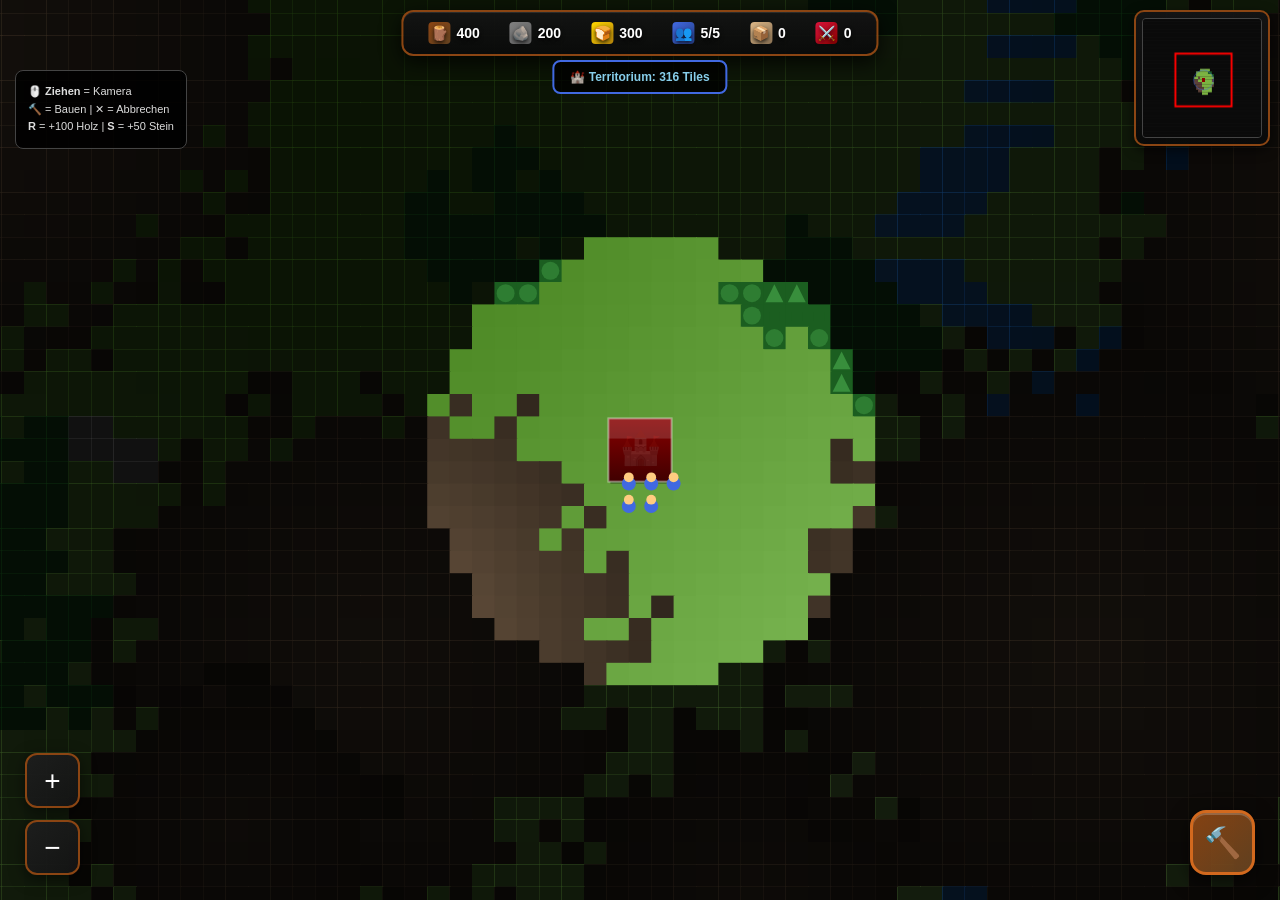
==== index.html @ c510a5c0 "Update index.html" ====
<!DOCTYPE html>
<html lang="de">
<head>
    <meta charset="UTF-8">
    <meta name="viewport" content="width=device-width, initial-scale=1.0, maximum-scale=1.0, user-scalable=no">
    <title>Siedler 2.0 - Grenzen & Militär</title>
    <style>
        * { margin: 0; padding: 0; box-sizing: border-box; touch-action: none; user-select: none; }
        body { overflow: hidden; background: #0a0a0a; font-family: 'Segoe UI', Tahoma, Geneva, Verdana, sans-serif; }
        #gameCanvas { display: block; position: absolute; top: 0; left: 0; z-index: 1; }
        #uiLayer { position: fixed; top: 0; left: 0; width: 100%; height: 100%; pointer-events: none; z-index: 10; }
        .ui-element { pointer-events: auto; }
        
        #resourceBar {
            position: absolute; top: 10px; left: 50%; transform: translateX(-50%);
            background: linear-gradient(180deg, rgba(20,20,20,0.95), rgba(10,10,10,0.95));
            border: 2px solid #8b4513; border-radius: 12px;
            padding: 10px 25px; display: flex; gap: 30px; color: white; 
            font-size: 14px; font-weight: bold;
            box-shadow: 0 6px 20px rgba(0,0,0,0.8), inset 0 1px 0 rgba(255,255,255,0.1);
        }
        .resource { display: flex; align-items: center; gap: 6px; text-shadow: 0 2px 4px rgba(0,0,0,0.8); }
        .resource-icon { width: 22px; height: 22px; border-radius: 4px; display: flex; align-items: center; justify-content: center; font-size: 14px; }
        .wood { background: linear-gradient(135deg, #8b4513, #654321); }
        .stone { background: linear-gradient(135deg, #808080, #606060); }
        .food { background: linear-gradient(135deg, #ffd700, #b8860b); }
        .pop { background: linear-gradient(135deg, #4169e1, #27408b); }
        .planks { background: linear-gradient(135deg, #deb887, #8b7355); }
        .weapons { background: linear-gradient(135deg, #dc143c, #8b0000); }
        
        #territoryInfo {
            position: absolute; top: 60px; left: 50%; transform: translateX(-50%);
            background: rgba(0,0,0,0.8); border: 2px solid #4169e1; border-radius: 8px;
            padding: 8px 16px; color: #87ceeb; font-size: 12px; font-weight: bold;
            display: none;
        }
        
        #minimapContainer {
            position: absolute; top: 10px; right: 10px; 
            background: linear-gradient(180deg, rgba(20,20,20,0.95), rgba(10,10,10,0.95));
            border: 2px solid #8b4513; border-radius: 10px; padding: 6px; cursor: pointer;
            box-shadow: 0 4px 12px rgba(0,0,0,0.6);
        }
        #minimap { width: 120px; height: 120px; background: #1a1a1a; border: 1px solid #444; display: block; border-radius: 4px; }
        
        #buildMenuBtn {
            position: absolute; bottom: 25px; right: 25px; width: 65px; height: 65px;
            background: linear-gradient(135deg, rgba(139, 69, 19, 0.95), rgba(101, 67, 33, 0.95));
            border: 3px solid #d2691e; border-radius: 16px;
            color: white; font-size: 30px; cursor: pointer; display: flex;
            align-items: center; justify-content: center; 
            box-shadow: 0 6px 20px rgba(0,0,0,0.6), inset 0 2px 0 rgba(255,255,255,0.2);
            transition: all 0.2s; z-index: 20;
        }
        #buildMenuBtn:active { transform: scale(0.92); }
        #buildMenuBtn.active { background: linear-gradient(135deg, rgba(210, 105, 30, 0.95), rgba(180, 82, 20, 0.95)); border-color: #ff8c00; box-shadow: 0 0 20px rgba(255,140,0,0.4); }
        
        #buildMenu {
            position: absolute; bottom: 100px; left: 50%; transform: translateX(-50%);
            background: linear-gradient(180deg, rgba(25,25,25,0.98), rgba(15,15,15,0.98));
            border: 3px solid #8b4513; border-radius: 16px;
            padding: 12px; display: none; grid-template-columns: repeat(4, 85px); gap: 10px;
            box-shadow: 0 10px 40px rgba(0,0,0,0.9);
            max-height: 70vh; overflow-y: auto;
        }
        #buildMenu.active { display: grid; }
        
        .build-item {
            background: linear-gradient(135deg, rgba(60, 40, 20, 0.8), rgba(40, 25, 10, 0.8));
            border: 2px solid #8b4513; border-radius: 10px;
            display: flex; flex-direction: column; align-items: center; justify-content: center;
            color: white; font-size: 10px; cursor: pointer; transition: all 0.2s; 
            height: 90px; padding: 5px; text-align: center;
            box-shadow: inset 0 1px 0 rgba(255,255,255,0.1);
        }
        .build-item:hover { transform: translateY(-3px); box-shadow: 0 6px 20px rgba(0,0,0,0.4); border-color: #d2691e; }
        .build-item.selected { background: linear-gradient(135deg, rgba(255, 140, 0, 0.9), rgba(200, 100, 0, 0.9)); border-color: #ffd700; box-shadow: 0 0 20px rgba(255, 215, 0, 0.5); }
        .build-item.disabled { opacity: 0.4; cursor: not-allowed; }
        .build-icon { font-size: 24px; margin-bottom: 3px; filter: drop-shadow(0 2px 4px rgba(0,0,0,0.5)); }
        .build-size { font-size: 9px; color: #aaa; margin-bottom: 2px; }
        .build-cost { font-size: 9px; color: #ddd; line-height: 1.3; }
        
        #zoomControls { position: absolute; bottom: 25px; left: 25px; display: flex; flex-direction: column; gap: 12px; }
        .zoomBtn { 
            width: 55px; height: 55px; font-size: 28px; 
            background: linear-gradient(135deg, rgba(30,30,30,0.95), rgba(20,20,20,0.95));
            color: white; border: 2px solid #8b4513; border-radius: 12px; 
            cursor: pointer; user-select: none; 
            box-shadow: 0 4px 15px rgba(0,0,0,0.5);
            transition: all 0.2s; pointer-events: auto;
        }
        .zoomBtn:active { transform: scale(0.92); background: rgba(80,60,40,0.9); }
        
        #info { 
            position: absolute; top: 70px; left: 15px; 
            color: #ddd; background: rgba(0,0,0,0.85); 
            padding: 12px; border-radius: 8px; font-size: 11px; 
            pointer-events: none; max-width: 220px; line-height: 1.6;
            border: 1px solid #444;
        }
        
        #buildStatus { 
            position: absolute; top: 50%; left: 50%; transform: translate(-50%, -50%); 
            color: white; background: linear-gradient(135deg, rgba(0,0,0,0.95), rgba(20,20,20,0.95)); 
            padding: 20px 35px; border-radius: 16px; font-size: 18px; font-weight: bold; 
            display: none; border: 3px solid #d2691e; pointer-events: none; 
            text-align: center; z-index: 15;
            box-shadow: 0 10px 40px rgba(0,0,0,0.8);
        }
        #buildStatusText { text-shadow: 0 2px 4px rgba(0,0,0,0.8); }
        
        #cancelBuildBtn { 
            position: absolute; bottom: 100px; right: 25px; width: 55px; height: 55px; 
            background: linear-gradient(135deg, rgba(211, 47, 47, 0.95), rgba(180, 30, 30, 0.95)); 
            border: 3px solid #f44336; border-radius: 50%; 
            color: white; font-size: 28px; cursor: pointer; 
            display: none; align-items: center; justify-content: center; 
            box-shadow: 0 6px 20px rgba(0,0,0,0.5); z-index: 20; 
            animation: pulse 1.5s infinite;
        }
        #cancelBuildBtn.active { display: flex; }
        @keyframes pulse { 0%, 100% { transform: scale(1); box-shadow: 0 0 0 0 rgba(244, 67, 54, 0.4); } 50% { transform: scale(1.05); box-shadow: 0 0 20px 10px rgba(244, 67, 54, 0); } }
        
        #militaryPanel {
            position: absolute; top: 50%; right: 10px; transform: translateY(-50%);
            background: linear-gradient(180deg, rgba(20,20,20,0.95), rgba(10,10,10,0.95));
            border: 2px solid #8b0000; border-radius: 12px;
            padding: 15px; display: none; flex-direction: column; gap: 10px;
            color: white; font-size: 12px; max-width: 200px;
        }
        #militaryPanel.active { display: flex; }
        .military-btn {
            background: linear-gradient(135deg, #8b0000, #5c0000);
            border: 2px solid #dc143c; border-radius: 8px;
            padding: 10px; cursor: pointer; text-align: center;
            transition: all 0.2s;
        }
        .military-btn:hover { background: linear-gradient(135deg, #a00000, #700000); transform: translateX(-3px); }
        .military-btn.disabled { opacity: 0.4; cursor: not-allowed; }
        
        #notification {
            position: absolute; top: 120px; left: 50%; transform: translateX(-50%);
            background: linear-gradient(135deg, rgba(139, 0, 0, 0.95), rgba(100, 0, 0, 0.95));
            color: white; padding: 12px 30px; border-radius: 8px;
            font-weight: bold; display: none; border: 2px solid #ff4444;
            box-shadow: 0 6px 25px rgba(139, 0, 0, 0.5);
            animation: slideDown 0.3s ease-out;
        }
        @keyframes slideDown { from { transform: translateX(-50%) translateY(-20px); opacity: 0; } to { transform: translateX(-50%) translateY(0); opacity: 1; } }
        
        #storageWarning {
            position: absolute; bottom: 200px; left: 50%; transform: translateX(-50%);
            color: #ff6b6b; font-weight: bold; font-size: 14px;
            text-shadow: 0 2px 4px rgba(0,0,0,0.9); display: none;
            background: rgba(0,0,0,0.8); padding: 8px 20px; border-radius: 20px;
            border: 2px solid #ff4444;
        }
    </style>
<base target="_blank">
</head>
<body>
    <canvas id="gameCanvas"></canvas>
    
    <div id="uiLayer">
        <div id="resourceBar" class="ui-element">
            <div class="resource"><div class="resource-icon wood">🪵</div><span id="woodCount">400</span></div>
            <div class="resource"><div class="resource-icon stone">🪨</div><span id="stoneCount">200</span></div>
            <div class="resource"><div class="resource-icon food">🍞</div><span id="foodCount">300</span></div>
            <div class="resource"><div class="resource-icon pop">👥</div><span id="popCount">5/5</span></div>
            <div class="resource"><div class="resource-icon planks">📦</div><span id="plankCount">0</span></div>
            <div class="resource"><div class="resource-icon weapons">⚔️</div><span id="weaponCount">0</span></div>
        </div>
        
        <div id="territoryInfo" class="ui-element">🏰 Territorium: <span id="territorySize">400</span> Tiles</div>
        
        <div id="minimapContainer" class="ui-element">
            <canvas id="minimap" width="120" height="120"></canvas>
        </div>
        
        <div id="buildMenu" class="ui-element">
            <div class="build-item" data-building="lumberjack" data-cost="wood:40,stone:10"><div class="build-icon">🪓</div><div class="build-size">2×2</div><div>Holzfäller</div><div class="build-cost">🪵40 🪨10</div></div>
            <div class="build-item" data-building="stonemason" data-cost="wood:50,stone:0"><div class="build-icon">⛏️</div><div class="build-size">2×2</div><div>Steinmetz</div><div class="build-cost">🪵50</div></div>
            <div class="build-item" data-building="farm" data-cost="wood:50,stone:20"><div class="build-icon">🌾</div><div class="build-size">2×2</div><div>Farm</div><div class="build-cost">🪵50 🪨20</div></div>
            <div class="build-item" data-building="sawmill" data-cost="wood:80,stone:30"><div class="build-icon">🏭</div><div class="build-size">3×2</div><div>Sägewerk</div><div class="build-cost">🪵80 🪨30</div></div>
            <div class="build-item" data-building="house" data-cost="wood:30,stone:20"><div class="build-icon">🏠</div><div class="build-size">2×2</div><div>Haus</div><div class="build-cost">🪵30 🪨20</div></div>
            <div class="build-item" data-building="storage" data-cost="wood:100,stone:50"><div class="build-icon">📦</div><div class="build-size">3×3</div><div>Speicher</div><div class="build-cost">🪵100 🪨50</div></div>
            <div class="build-item" data-building="barracks" data-cost="wood:150,stone:80"><div class="build-icon">⚔️</div><div class="build-size">3×3</div><div>Kaserne</div><div class="build-cost">🪵150 🪨80</div></div>
            <div class="build-item" data-building="watchtower" data-cost="wood:200,stone:100"><div class="build-icon">🗼</div><div class="build-size">2×3</div><div>Wachturm</div><div class="build-cost">🪵200 🪨100</div></div>
            <div class="build-item" data-building="weaponsmith" data-cost="wood:120,stone:80,planks:20"><div class="build-icon">🔨</div><div class="build-size">3×2</div><div>Schmiede</div><div class="build-cost">🪵120 🪨80 📦20</div></div>
            <div class="build-item" data-building="mill" data-cost="wood:60,stone:40"><div class="build-icon">🌪️</div><div class="build-size">2×2</div><div>Mühle</div><div class="build-cost">🪵60 🪨40</div></div>
            <div class="build-item" data-building="bakery" data-cost="wood:80,stone:60,planks:30"><div class="build-icon">🥖</div><div class="build-size">2×2</div><div>Bäckerei</div><div class="build-cost">🪵80 🪨60 📦30</div></div>
        </div>
        
        <button id="buildMenuBtn" class="ui-element">🔨</button>
        <button id="cancelBuildBtn" class="ui-element">✕</button>
        
        <div id="zoomControls">
            <button class="zoomBtn" id="zoomIn">+</button>
            <button class="zoomBtn" id="zoomOut">−</button>
        </div>
        
        <div id="info">
            🖱️ <b>Ziehen</b> = Kamera<br>
            🔨 = Bauen | ✕ = Abbrechen<br>
            <b>R</b> = +100 Holz | <b>S</b> = +50 Stein
        </div>
        
        <div id="buildStatus">
            <div id="buildStatusText">Wähle eine Position</div>
            <div style="font-size: 12px; margin-top: 8px; color: #aaa;">Tippen zum Bauen</div>
        </div>
        
        <div id="militaryPanel" class="ui-element">
            <div style="font-size: 14px; font-weight: bold; color: #dc143c; margin-bottom: 10px; text-align: center;">⚔️ REKRUTIERUNG</div>
            <div class="military-btn" id="recruitSpear" onclick="game.tryRecruit('spear')">🛡️ Speerträger<br><small>1 Siedler + 1 Speer</small></div>
            <div class="military-btn" id="recruitBow" onclick="game.tryRecruit('bow')">🏹 Bogenschütze<br><small>1 Siedler + 1 Bogen</small></div>
        </div>
        
        <div id="notification"></div>
        <div id="storageWarning">⚠️ LAGER VOLL!</div>
    </div>

<script>
const CONFIG = {
    MAP_WIDTH: 120, MAP_HEIGHT: 90, TILE_SIZE: 32,
    CAMERA: { minZoom: 0.3, maxZoom: 2.5, defaultZoom: 0.7 },
    GAME_SPEED: 1.0, START_TERRITORY_RADIUS: 10, WATCHTOWER_RADIUS: 15,
    FOG_DARKNESS: 0.85, MAX_BARRACKS: 3,
    STORAGE_LIMITS: { wood: 500, stone: 300, food: 400, planks: 200, weapons: 50 },
    WEAPON_COSTS: { spear: { wood: 2, planks: 0, food: 0 }, bow: { wood: 2, planks: 1, food: 1 } }
};

const BUILDINGS = {
    hq: { name: 'HQ', color: '#8b0000', tileSize: 3, symbol: '🏰', workTile: { x: 1, y: 2 }, maxWorkers: 0 },
    lumberjack: { name: 'Holzfäller', color: '#8b4513', tileSize: 2, symbol: '🪓', workTile: { x: 1, y: 1 }, cost: { wood: 40, stone: 10 }, buildTime: 300, maxWorkers: 2, produces: 'wood', workTime: 180 },
    stonemason: { name: 'Steinmetz', color: '#696969', tileSize: 2, symbol: '⛏️', workTile: { x: 1, y: 1 }, cost: { wood: 50, stone: 0 }, buildTime: 300, maxWorkers: 2, produces: 'stone', workTime: 240 },
    farm: { name: 'Farm', color: '#daa520', tileSize: 2, symbol: '🚜', workTile: { x: 1, y: 1 }, cost: { wood: 50, stone: 20 }, buildTime: 300, maxWorkers: 1, produces: 'grain', workTime: 200 },
    sawmill: { name: 'Sägewerk', color: '#deb887', tileSize: 3, symbol: '🏭', workTile: { x: 1, y: 1 }, cost: { wood: 80, stone: 30 }, buildTime: 400, maxWorkers: 2, produces: 'planks', workTime: 150, input: { wood: 2 }, output: { planks: 1 } },
    mill: { name: 'Mühle', color: '#f5deb3', tileSize: 2, symbol: '🌪️', workTile: { x: 1, y: 1 }, cost: { wood: 60, stone: 40 }, buildTime: 350, maxWorkers: 1, produces: 'flour', workTime: 180, input: { grain: 2 }, output: { flour: 1 } },
    bakery: { name: 'Bäckerei', color: '#d2691e', tileSize: 2, symbol: '🥖', workTile: { x: 1, y: 1 }, cost: { wood: 80, stone: 60, planks: 30 }, buildTime: 400, maxWorkers: 1, produces: 'food', workTime: 200, input: { flour: 2 }, output: { food: 5 } },
    weaponsmith: { name: 'Waffenschmiede', color: '#4a4a4a', tileSize: 3, symbol: '🔨', workTile: { x: 1, y: 1 }, cost: { wood: 120, stone: 80, planks: 20 }, buildTime: 500, maxWorkers: 2, produces: 'weapons', workTime: 300 },
    house: { name: 'Haus', color: '#cd853f', tileSize: 2, symbol: '🏠', workTile: { x: 1, y: 1 }, cost: { wood: 30, stone: 20 }, buildTime: 200, maxWorkers: 0, spawnRate: 600 },
    storage: { name: 'Speicher', color: '#8b7355', tileSize: 3, symbol: '📦', workTile: { x: 1, y: 1 }, cost: { wood: 100, stone: 50 }, buildTime: 400, maxWorkers: 0, storageBonus: { wood: 300, stone: 200, food: 200, planks: 100, weapons: 30 } },
    barracks: { name: 'Kaserne', color: '#4a0000', tileSize: 3, symbol: '⚔️', workTile: { x: 1, y: 2 }, cost: { wood: 150, stone: 80 }, buildTime: 600, maxWorkers: 0 },
    watchtower: { name: 'Wachturm', color: '#2f4f4f', tileSize: 2, symbol: '🗼', workTile: { x: 0, y: 2 }, cost: { wood: 200, stone: 100 }, buildTime: 500, maxWorkers: 0, requiresSoldiers: 2, territoryRadius: 15 }
};

let canvas, ctx, minimapCanvas, minimapCtx;
let camera = { x: 0, y: 0, zoom: CONFIG.CAMERA.defaultZoom };
let map = [], buildings = [], trees = [], stoneDeposits = [], mountains = [];
let gameTime = 0, isDragging = false, lastMouseX = 0, lastMouseY = 0, mousePos = { x: 0, y: 0 };
let selectedBuilding = null, isBuildMode = false, selectedBarracks = null;
let settlers = [], workers = [], soldiers = [], enemies = [], particles = [];
let Resources = { wood: 400, stone: 200, food: 300, planks: 0, grain: 0, flour: 0, weapons: 0, pop: 5, popMax: 5 };
let territoryCenters = [], fogMap = [];
let storageLimits = { ...CONFIG.STORAGE_LIMITS };
let updateAccumulator = 0;

const game = {
    init() {
        canvas = document.getElementById('gameCanvas');
        ctx = canvas.getContext('2d');
        minimapCanvas = document.getElementById('minimap');
        minimapCtx = minimapCanvas.getContext('2d');
        
        this.resize();
        window.addEventListener('resize', () => this.resize());
        this.setupInput();
        this.generateMap();
        this.placeHQ();
        this.initTerritory();
        this.updateResourceDisplay();
        requestAnimationFrame(() => this.loop());
    },
    
    resize() {
        canvas.width = window.innerWidth;
        canvas.height = window.innerHeight;
    },
    
    generateMap() {
        for (let y = 0; y < CONFIG.MAP_HEIGHT; y++) {
            map[y] = [];
            fogMap[y] = [];
            for (let x = 0; x < CONFIG.MAP_WIDTH; x++) {
                map[y][x] = 0;
                fogMap[y][x] = 1;
            }
        }
        
        mountains = [];
        for (let m = 0; m < 8; m++) {
            const mx = Math.floor(Math.random() * (CONFIG.MAP_WIDTH - 25)) + 12;
            const my = Math.floor(Math.random() * (CONFIG.MAP_HEIGHT - 25)) + 12;
            const size = Math.floor(Math.random() * 15) + 8;
            
            for (let y = my - size; y <= my + size; y++) {
                for (let x = mx - size; x <= mx + size; x++) {
                    if (y >= 0 && y < CONFIG.MAP_HEIGHT && x >= 0 && x < CONFIG.MAP_WIDTH) {
                        const dist = Math.sqrt((x-mx)**2 + (y-my)**2);
                        if (dist <= size * (0.6 + Math.random() * 0.3)) {
                            map[y][x] = 4;
                            mountains.push({x, y, height: Math.max(0, size - dist)});
                        }
                    }
                }
            }
        }
        
        for (let r = 0; r < 3; r++) {
            let rx = Math.floor(Math.random() * (CONFIG.MAP_WIDTH - 50)) + 25;
            let ry = 5;
            while (ry < CONFIG.MAP_HEIGHT - 5) {
                for (let w = -1; w <= 2; w++) {
                    const wx = rx + w;
                    if (wx >= 0 && wx < CONFIG.MAP_WIDTH && map[ry][wx] !== 4) {
                        map[ry][wx] = 2;
                    }
                }
                ry += Math.floor(Math.random() * 2) + 1;
                rx += Math.floor(Math.random() * 5) - 2;
            }
        }
        
        for (let f = 0; f < 25; f++) {
            let fx = Math.floor(Math.random() * (CONFIG.MAP_WIDTH - 30)) + 15;
            let fy = Math.floor(Math.random() * (CONFIG.MAP_HEIGHT - 30)) + 15;
            if (map[fy][fx] !== 0) continue;
            
            const forestSize = Math.floor(Math.random() * 50) + 30;
            const queue = [{x: fx, y: fy}];
            let placed = 0;
            const visited = new Set();
            
            while (queue.length > 0 && placed < forestSize) {
                const current = queue.shift();
                const key = `${current.x},${current.y}`;
                if (visited.has(key)) continue;
                visited.add(key);
                
                if (current.x < 0 || current.x >= CONFIG.MAP_WIDTH || 
                    current.y < 0 || current.y >= CONFIG.MAP_HEIGHT) continue;
                if (map[current.y][current.x] !== 0) continue;
                
                const distToCenter = Math.sqrt((current.x - fx)**2 + (current.y - fy)**2);
                if (Math.random() < Math.max(0.3, 1 - distToCenter / 10)) {
                    map[current.y][current.x] = 1;
                    placed++;
                    [{x:1,y:0},{x:-1,y:0},{x:0,y:1},{x:0,y:-1}].forEach(n => {
                        if (!visited.has(`${current.x+n.x},${current.y+n.y}`)) {
                            queue.push({x: current.x+n.x, y: current.y+n.y});
                        }
                    });
                }
            }
        }
        
        stoneDeposits = [];
        const centerX = Math.floor(CONFIG.MAP_WIDTH / 2);
        const centerY = Math.floor(CONFIG.MAP_HEIGHT / 2);
        
        for (let s = 0; s < 15; s++) {
            const angle = Math.random() * Math.PI * 2;
            const dist = Math.random() * 20 + 8;
            let sx = Math.floor(centerX + Math.cos(angle) * dist);
            let sy = Math.floor(centerY + Math.sin(angle) * dist);
            
            sx = Math.max(2, Math.min(CONFIG.MAP_WIDTH - 5, sx));
            sy = Math.max(2, Math.min(CONFIG.MAP_HEIGHT - 5, sy));
            
            if (map[sy][sx] !== 0) continue;
            
            const size = Math.random() < 0.5 ? 2 : 3;
            let canPlace = true;
            for (let dy = 0; dy < size; dy++) {
                for (let dx = 0; dx < size; dx++) {
                    if (map[sy+dy][sx+dx] !== 0) canPlace = false;
                }
            }
            
            if (canPlace) {
                for (let dy = 0; dy < size; dy++) {
                    for (let dx = 0; dx < size; dx++) {
                        map[sy+dy][sx+dx] = 3;
                    }
                }
                stoneDeposits.push({ x: sx, y: sy, size, infinite: true });
            }
        }
        
        trees = [];
        for (let y = 0; y < CONFIG.MAP_HEIGHT; y++) {
            for (let x = 0; x < CONFIG.MAP_WIDTH; x++) {
                if (map[y][x] === 1) {
                    trees.push({ x, y, age: Math.random() * 100, type: Math.floor(Math.random() * 3) });
                }
            }
        }
    },
    
    initTerritory() {
        const hq = buildings.find(b => b.type === 'hq');
        if (hq) {
            territoryCenters = [{ x: hq.tileX + 1.5, y: hq.tileY + 1.5, radius: CONFIG.START_TERRITORY_RADIUS }];
            this.updateFog();
        }
    },
    
    updateFog() {
        for (let y = 0; y < CONFIG.MAP_HEIGHT; y++) {
            for (let x = 0; x < CONFIG.MAP_WIDTH; x++) {
                fogMap[y][x] = 1;
            }
        }
        
        for (const center of territoryCenters) {
            const r = center.radius;
            for (let y = Math.floor(center.y - r); y <= Math.ceil(center.y + r); y++) {
                for (let x = Math.floor(center.x - r); x <= Math.ceil(center.x + r); x++) {
                    if (y >= 0 && y < CONFIG.MAP_HEIGHT && x >= 0 && x < CONFIG.MAP_WIDTH) {
                        const dist = Math.sqrt((x - center.x)**2 + (y - center.y)**2);
                        if (dist <= r) fogMap[y][x] = 0;
                    }
                }
            }
        }
    },
    
    isInTerritory(x, y) {
        for (const center of territoryCenters) {
            if (Math.sqrt((x - center.x)**2 + (y - center.y)**2) <= center.radius) return true;
        }
        return false;
    },
    
    canBuildInFog(x, y, size) {
        for (let dy = 0; dy < size; dy++) {
            for (let dx = 0; dx < size; dx++) {
                if (this.isInTerritory(x + dx + 0.5, y + dy + 0.5)) return true;
            }
        }
        return false;
    },
    
    placeHQ() {
        const centerX = Math.floor(CONFIG.MAP_WIDTH / 2);
        const centerY = Math.floor(CONFIG.MAP_HEIGHT / 2);
        
        for (let radius = 0; radius < 15; radius++) {
            for (let dy = -radius; dy <= radius; dy++) {
                for (let dx = -radius; dx <= radius; dx++) {
                    const x = centerX + dx, y = centerY + dy;
                    if (this.canBuildAt(x, y, 'hq')) {
                        this.addBuilding('hq', x, y);
                        const hq = buildings[buildings.length - 1];
                        for (let i = 0; i < 5; i++) {
                            settlers.push({
                                id: 'settler_' + i,
                                x: (hq.tileX + 1 + (i % 3)) * CONFIG.TILE_SIZE,
                                y: (hq.tileY + 3 + Math.floor(i / 3)) * CONFIG.TILE_SIZE,
                                homeX: (hq.tileX + 1) * CONFIG.TILE_SIZE,
                                homeY: (hq.tileY + 3) * CONFIG.TILE_SIZE,
                                state: 'idle', targetX: 0, targetY: 0,
                                carrying: null, carryingAmount: 0, assignedSite: null,
                                speed: 1.2, role: 'idle'
                            });
                        }
                        this.centerCameraOn(hq.tileX + 1.5, hq.tileY + 1.5);
                        return;
                    }
                }
            }
        }
    },
    
    addBuilding(type, tileX, tileY) {
        const def = BUILDINGS[type];
        const b = {
            type, tileX, tileY, x: tileX * CONFIG.TILE_SIZE, y: tileY * CONFIG.TILE_SIZE,
            id: Date.now() + Math.random(), workX: tileX + def.workTile.x, workY: tileY + def.workTile.y,
            constructionProgress: 0, maxConstructionProgress: def.buildTime || 100, isComplete: type === 'hq',
            woodDelivered: 0, stoneDelivered: 0, planksDelivered: 0,
            woodNeeded: def.cost ? (def.cost.wood || 0) : 0, stoneNeeded: def.cost ? (def.cost.stone || 0) : 0, planksNeeded: def.cost ? (def.cost.planks || 0) : 0,
            workers: [], spawnTimer: 0, soldiers: 0, productionTimer: 0, inputStorage: {}, outputStorage: {}
        };
        buildings.push(b);
        
        if (type === 'watchtower' && b.isComplete) {
            territoryCenters.push({ x: tileX + 1, y: tileY + 1.5, radius: CONFIG.WATCHTOWER_RADIUS });
            this.updateFog();
        }
        
        if (type === 'storage' && b.isComplete) {
            for (const [res, amount] of Object.entries(BUILDINGS.storage.storageBonus)) {
                storageLimits[res] += amount;
            }
        }
        return b;
    },
    
    canBuildAt(tileX, tileY, buildingType) {
        const building = BUILDINGS[buildingType];
        const size = building.tileSize;
        
        for (let dy = 0; dy < size; dy++) {
            for (let dx = 0; dx < size; dx++) {
                const checkX = tileX + dx, checkY = tileY + dy;
                if (checkX < 0 || checkX >= CONFIG.MAP_WIDTH || checkY < 0 || checkY >= CONFIG.MAP_HEIGHT) return false;
                if (map[checkY][checkX] === 2 || map[checkY][checkX] === 4) return false;
                
                for (const b of buildings) {
                    const bType = BUILDINGS[b.type];
                    if (checkX >= b.tileX && checkX < b.tileX + bType.tileSize &&
                        checkY >= b.tileY && checkY < b.tileY + bType.tileSize) return false;
                }
            }
        }
        return true;
    },
    
    startConstruction(tileX, tileY, buildingType) {
        const def = BUILDINGS[buildingType];
        const site = this.addBuilding(buildingType, tileX, tileY);
        site.isComplete = false;
        site.constructionProgress = 0;
        site.entranceX = (tileX + def.tileSize / 2) * CONFIG.TILE_SIZE;
        site.entranceY = (tileY + def.tileSize) * CONFIG.TILE_SIZE;
        
        let buildersAssigned = 0;
        for (const s of settlers) {
            if (s.state === 'idle' && buildersAssigned < 2) {
                s.assignedSite = site.id;
                s.state = 'moving_to_hq';
                s.role = 'builder';
                s.targetX = (buildings[0].workX + 0.5) * CONFIG.TILE_SIZE;
                s.targetY = (buildings[0].workY + 0.5) * CONFIG.TILE_SIZE;
                buildersAssigned++;
            }
        }
        return site;
    },
    
    checkStorageLimit(resource, amount) {
        return (Resources[resource] || 0) + amount <= (storageLimits[resource] || 9999);
    },
    
    updateProduction() {
        for (const b of buildings) {
            if (!b.isComplete) continue;
            const def = BUILDINGS[b.type];
            
            if (b.type === 'sawmill' && b.inputStorage.wood >= 2 && this.checkStorageLimit('planks', 1)) {
                b.productionTimer += CONFIG.GAME_SPEED;
                if (b.productionTimer >= def.workTime) {
                    b.productionTimer = 0;
                    b.inputStorage.wood -= 2;
                    Resources.planks += 1;
                    this.updateResourceDisplay();
                    this.createParticle(b.entranceX, b.entranceY, 'planks');
                }
            }
            else if (b.type === 'mill' && b.inputStorage.grain >= 2) {
                b.productionTimer += CONFIG.GAME_SPEED;
                if (b.productionTimer >= def.workTime) {
                    b.productionTimer = 0;
                    b.inputStorage.grain -= 2;
                    b.outputStorage.flour = (b.outputStorage.flour || 0) + 1;
                }
            }
            else if (b.type === 'bakery' && b.inputStorage.flour >= 2 && this.checkStorageLimit('food', 5)) {
                b.productionTimer += CONFIG.GAME_SPEED;
                if (b.productionTimer >= def.workTime) {
                    b.productionTimer = 0;
                    b.inputStorage.flour -= 2;
                    Resources.food += 5;
                    this.updateResourceDisplay();
                    this.createParticle(b.entranceX, b.entranceY, 'food');
                }
            }
            else if (b.type === 'weaponsmith') {
                const canMakeSpear = Resources.wood >= 2 && this.checkStorageLimit('weapons', 1);
                const canMakeBow = Resources.wood >= 2 && Resources.planks >= 1 && Resources.food >= 1 && this.checkStorageLimit('weapons', 1);
                
                if (canMakeBow || canMakeSpear) {
                    b.productionTimer += CONFIG.GAME_SPEED;
                    if (b.productionTimer >= def.workTime) {
                        b.productionTimer = 0;
                        if (canMakeBow) {
                            Resources.wood -= 2; Resources.planks -= 1; Resources.food -= 1;
                            b.outputStorage.bows = (b.outputStorage.bows || 0) + 1;
                        } else {
                            Resources.wood -= 2;
                            b.outputStorage.spears = (b.outputStorage.spears || 0) + 1;
                        }
                        Resources.weapons++;
                        this.updateResourceDisplay();
                        this.createParticle(b.entranceX, b.entranceY, 'weapon');
                    }
                }
            }
        }
    },
    
    updateCarriers() {
        for (const s of settlers) {
            if (s.state === 'idle' && s.role === 'idle') {
                const job = this.findCarrierJob();
                if (job) {
                    s.role = 'carrier';
                    s.carrierJob = job;
                    s.state = 'carrier_fetch';
                    s.targetX = job.fromX;
                    s.targetY = job.fromY;
                }
            }
        }
        
        for (const s of settlers) {
            if (s.role !== 'carrier') continue;
            
            switch(s.state) {
                case 'carrier_fetch':
                    this.moveEntity(s);
                    if (this.isAtTarget(s)) {
                        const job = s.carrierJob;
                        if (job.type === 'to_building') {
                            if (Resources[job.resource] >= job.amount) {
                                Resources[job.resource] -= job.amount;
                                s.carrying = job.resource;
                                s.carryingAmount = job.amount;
                                s.state = 'carrier_deliver';
                                s.targetX = job.toX;
                                s.targetY = job.toY;
                                this.updateResourceDisplay();
                            } else {
                                s.state = 'idle'; s.role = 'idle';
                            }
                        }
                    }
                    break;
                    
                case 'carrier_deliver':
                    this.moveEntity(s);
                    if (this.isAtTarget(s)) {
                        const job = s.carrierJob;
                        if (job.type === 'to_building') {
                            const site = buildings.find(b => b.id === job.toBuilding);
                            if (site) {
                                if (s.carrying === 'wood') site.woodDelivered += s.carryingAmount;
                                else if (s.carrying === 'stone') site.stoneDelivered += s.carryingAmount;
                                else if (s.carrying === 'planks') site.planksDelivered += s.carryingAmount;
                            }
                        }
                        s.carrying = null;
                        s.carryingAmount = 0;
                        s.state = 'returning_home';
                        s.targetX = s.homeX;
                        s.targetY = s.homeY;
                    }
                    break;
                    
                case 'returning_home':
                    this.moveEntity(s);
                    if (this.isAtTarget(s)) {
                        s.state = 'idle';
                        s.role = 'idle';
                        s.carrierJob = null;
                    }
                    break;
            }
        }
    },
    
    findCarrierJob() {
        for (const site of buildings) {
            if (!site.isComplete) {
                const hq = buildings[0];
                if (site.woodDelivered < site.woodNeeded && Resources.wood >= 10) {
                    return { type: 'to_building', resource: 'wood', amount: Math.min(10, site.woodNeeded - site.woodDelivered), fromX: (hq.workX + 0.5) * CONFIG.TILE_SIZE, fromY: (hq.workY + 0.5) * CONFIG.TILE_SIZE, toX: site.entranceX, toY: site.entranceY, toBuilding: site.id };
                }
                if (site.stoneDelivered < site.stoneNeeded && Resources.stone >= 10) {
                    return { type: 'to_building', resource: 'stone', amount: Math.min(10, site.stoneNeeded - site.stoneDelivered), fromX: (hq.workX + 0.5) * CONFIG.TILE_SIZE, fromY: (hq.workY + 0.5) * CONFIG.TILE_SIZE, toX: site.entranceX, toY: site.entranceY, toBuilding: site.id };
                }
            }
        }
        
        for (const b of buildings) {
            if (b.isComplete && b.type === 'sawmill' && (b.inputStorage.wood || 0) < 10 && Resources.wood >= 5) {
                const hq = buildings[0];
                return { type: 'production_input', resource: 'wood', amount: 5, fromX: (hq.workX + 0.5) * CONFIG.TILE_SIZE, fromY: (hq.workY + 0.5) * CONFIG.TILE_SIZE, toX: b.entranceX, toY: b.entranceY, toBuilding: b.id };
            }
        }
        return null;
    },
    
    updateWorkers() {
        for (const w of workers) {
            const building = buildings.find(b => b.id === w.buildingId);
            if (!building || !building.isComplete) continue;
            
            const def = BUILDINGS[building.type];
            const workX = (building.workX + 0.5) * CONFIG.TILE_SIZE;
            const workY = (building.workY + 0.5) * CONFIG.TILE_SIZE;
            
            switch(w.state) {
                case 'in_building':
                    w.x = workX; w.y = workY;
                    
                    if (building.type === 'lumberjack') {
                        const tree = this.findNearestTree(building.workX, building.workY, 12);
                        if (tree) {
                            w.targetX = (tree.x + 0.5) * CONFIG.TILE_SIZE;
                            w.targetY = (tree.y + 0.5) * CONFIG.TILE_SIZE;
                            w.targetTree = tree;
                            w.state = 'walking_to_work';
                        }
                    } else if (building.type === 'stonemason') {
                        const stone = this.findNearestStone(building.workX, building.workY, 15);
                        if (stone) {
                            w.targetX = (stone.x + Math.random() * stone.size) * CONFIG.TILE_SIZE;
                            w.targetY = (stone.y + Math.random() * stone.size) * CONFIG.TILE_SIZE;
                            w.targetStone = stone;
                            w.state = 'walking_to_work';
                        }
                    } else if (building.type === 'farm' && this.checkStorageLimit('grain', 2)) {
                        w.workTimer += CONFIG.GAME_SPEED;
                        if (w.workTimer >= def.workTime) {
                            w.workTimer = 0;
                            building.outputStorage.grain = (building.outputStorage.grain || 0) + 2;
                            this.createParticle(workX, workY, 'grain');
                        }
                    }
                    break;
                    
                case 'walking_to_work':
                    this.moveEntity(w);
                    if (this.isAtTarget(w)) {
                        w.state = 'working';
                        w.workTimer = 0;
                    }
                    break;
                    
                case 'working':
                    w.workTimer += CONFIG.GAME_SPEED;
                    if (gameTime % 20 === 0) this.createParticle(w.x, w.y - 10, 'work');
                    
                    if (w.workTimer >= (def.workTime || 120)) {
                        if (building.type === 'lumberjack' && w.targetTree) {
                            this.removeTree(w.targetTree.x, w.targetTree.y);
                            w.carrying = 'wood'; w.carryingAmount = 10;
                        } else if (building.type === 'stonemason' && w.targetStone) {
                            w.carrying = 'stone'; w.carryingAmount = 8;
                        }
                        w.state = 'returning';
                        w.targetX = workX;
                        w.targetY = workY;
                    }
                    break;
                    
                case 'returning':
                    this.moveEntity(w);
                    if (this.isAtTarget(w)) {
                        if (w.carrying === 'wood' && this.checkStorageLimit('wood', w.carryingAmount)) {
                            Resources.wood += w.carryingAmount;
                        } else if (w.carrying === 'stone' && this.checkStorageLimit('stone', w.carryingAmount)) {
                            Resources.stone += w.carryingAmount;
                        }
                        if (w.carrying) {
                            this.updateResourceDisplay();
                            this.createParticle(w.x, w.y, w.carrying);
                        }
                        w.carrying = null; w.carryingAmount = 0;
                        w.targetTree = null; w.targetStone = null;
                        w.state = 'in_building';
                    }
                    break;
            }
        }
    },
    
    findNearestTree(fromX, fromY, maxDist) {
        let nearest = null, minDist = Infinity;
        for (const tree of trees) {
            const dist = Math.sqrt((tree.x - fromX)**2 + (tree.y - fromY)**2);
            if (dist < minDist && dist <= maxDist) { minDist = dist; nearest = tree; }
        }
        return nearest;
    },
    
    findNearestStone(fromX, fromY, maxDist) {
        let nearest = null, minDist = Infinity;
        for (const stone of stoneDeposits) {
            const centerX = stone.x + stone.size / 2;
            const centerY = stone.y + stone.size / 2;
            const dist = Math.sqrt((centerX - fromX)**2 + (centerY - fromY)**2);
            if (dist < minDist && dist <= maxDist) { minDist = dist; nearest = stone; }
        }
        return nearest;
    },
    
    removeTree(x, y) {
        this.createParticle((x + 0.5) * CONFIG.TILE_SIZE, (y + 0.5) * CONFIG.TILE_SIZE, 'wood');
        trees = trees.filter(t => !(t.x === x && t.y === y));
        map[y][x] = 0;
    },
    
    updateEnemies() {
        if (gameTime % 600 === 0 && enemies.length < 10) this.spawnEnemy();
        
        for (let i = enemies.length - 1; i >= 0; i--) {
            const e = enemies[i];
            let target = this.findNearestSettlerOrBuilding(e.x, e.y);
            
            if (target) {
                const dx = target.x - e.x;
                const dy = target.y - e.y;
                const dist = Math.sqrt(dx*dx + dy*dy);
                
                if (dist > 5) {
                    e.x += (dx / dist) * e.speed;
                    e.y += (dy / dist) * e.speed;
                } else if (gameTime % 60 === 0 && target.type === 'settler') {
                    const s = settlers.find(settler => settler.id === target.id);
                    if (s) {
                        this.showNotification(`⚠️ ${e.name} greift Siedler an!`);
                        s.state = 'fleeing';
                        s.targetX = s.homeX;
                        s.targetY = s.homeY;
                    }
                }
            }
            
            for (const soldier of soldiers) {
                const sdx = soldier.x - e.x;
                const sdy = soldier.y - e.y;
                const sDist = Math.sqrt(sdx*sdx + sdy*sdy);
                
                if (sDist < (soldier.weapon === 'bow' ? 150 : 30) && gameTime % 30 === 0) {
                    e.hp -= soldier.damage;
                    this.createParticle(e.x, e.y, 'blood');
                    if (e.hp <= 0) {
                        enemies.splice(i, 1);
                        this.showNotification(`💀 ${e.name} besiegt!`);
                        break;
                    }
                }
            }
        }
    },
    
    spawnEnemy() {
        let attempts = 0;
        while (attempts < 50) {
            const x = Math.floor(Math.random() * CONFIG.MAP_WIDTH);
            const y = Math.floor(Math.random() * CONFIG.MAP_HEIGHT);
            
            if (fogMap[y][x] === 1 && map[y][x] !== 2 && map[y][x] !== 4) {
                const isWolf = Math.random() > 0.5;
                enemies.push({
                    x: (x + 0.5) * CONFIG.TILE_SIZE, y: (y + 0.5) * CONFIG.TILE_SIZE,
                    type: isWolf ? 'wolf' : 'bear', name: isWolf ? 'Wolf' : 'Bär',
                    hp: isWolf ? 30 : 60, speed: isWolf ? 0.8 : 0.5, damage: isWolf ? 5 : 10
                });
                break;
            }
            attempts++;
        }
    },
    
    findNearestSettlerOrBuilding(ex, ey) {
        let nearest = null, minDist = Infinity;
        
        for (const s of settlers) {
            const dist = Math.sqrt((s.x - ex)**2 + (s.y - ey)**2);
            if (dist < minDist && dist < 300) { minDist = dist; nearest = { x: s.x, y: s.y, type: 'settler', id: s.id }; }
        }
        
        for (const b of buildings) {
            if (b.type === 'hq') continue;
            const bx = b.x + BUILDINGS[b.type].tileSize * CONFIG.TILE_SIZE / 2;
            const by = b.y + BUILDINGS[b.type].tileSize * CONFIG.TILE_SIZE / 2;
            const dist = Math.sqrt((bx - ex)**2 + (by - ey)**2);
            if (dist < minDist && dist < 300) { minDist = dist; nearest = { x: bx, y: by, type: 'building' }; }
        }
        return nearest;
    },
    
    tryRecruit(weaponType) {
        if (!selectedBarracks) { this.showNotification('❌ Keine Kaserne ausgewählt!'); return; }
        if (Resources.weapons < 1) { this.showNotification('❌ Keine Waffen verfügbar!'); return; }
        
        const settler = settlers.find(s => s.state === 'idle');
        if (!settler) { this.showNotification('❌ Keine freien Siedler!'); return; }
        
        const b = selectedBarracks;
        soldiers.push({
            x: (b.workX + 0.5) * CONFIG.TILE_SIZE, y: (b.workY + 0.5) * CONFIG.TILE_SIZE,
            weapon: weaponType, damage: weaponType === 'bow' ? 8 : 12,
            patrolCenter: { x: b.workX + 0.5, y: b.workY + 0.5 }, patrolRadius: 8,
            targetX: (b.workX + 0.5) * CONFIG.TILE_SIZE, targetY: (b.workY + 0.5) * CONFIG.TILE_SIZE,
            speed: weaponType === 'bow' ? 0.9 : 1.0
        });
        
        Resources.weapons--; Resources.pop--;
        settlers = settlers.filter(s => s !== settler);
        this.updateResourceDisplay();
        this.showNotification(`⚔️ Neuer ${weaponType === 'bow' ? 'Bogenschütze' : 'Speerträger'} rekrutiert!`);
    },
    
    updateSoldiers() {
        for (const s of soldiers) {
            const dx = s.targetX - s.x;
            const dy = s.targetY - s.y;
            const dist = Math.sqrt(dx*dx + dy*dy);
            
            if (dist < s.speed) {
                const angle = Math.random() * Math.PI * 2;
                const radius = Math.random() * s.patrolRadius * CONFIG.TILE_SIZE;
                s.targetX = (s.patrolCenter.x * CONFIG.TILE_SIZE) + Math.cos(angle) * radius;
                s.targetY = (s.patrolCenter.y * CONFIG.TILE_SIZE) + Math.sin(angle) * radius;
            } else {
                s.x += (dx / dist) * s.speed;
                s.y += (dy / dist) * s.speed;
            }
        }
    },
    
    updateHouses() {
        for (const house of buildings.filter(b => b.type === 'house' && b.isComplete)) {
            if (Resources.pop < Resources.popMax) {
                house.spawnTimer += CONFIG.GAME_SPEED;
                if (house.spawnTimer >= BUILDINGS.house.spawnRate) {
                    house.spawnTimer = 0;
                    Resources.pop++;
                    const newSettler = {
                        id: 'settler_' + Date.now(),
                        x: (house.workX + 0.5) * CONFIG.TILE_SIZE, y: (house.workY + 0.5) * CONFIG.TILE_SIZE,
                        homeX: (house.workX + 0.5) * CONFIG.TILE_SIZE, homeY: (house.workY + 0.5) * CONFIG.TILE_SIZE,
                        state: 'idle', targetX: 0, targetY: 0, carrying: null, carryingAmount: 0, assignedSite: null, speed: 1.2, role: 'idle'
                    };
                    settlers.push(newSettler);
                    this.updateResourceDisplay();
                    for (let i = 0; i < 5; i++) this.createParticle(newSettler.x, newSettler.y, 'pop');
                }
            }
        }
    },
    
    update() {
        updateAccumulator += CONFIG.GAME_SPEED;
        while (updateAccumulator >= 1) {
            updateAccumulator -= 1;
            gameTime++;
            this.updateConstruction();
            this.updateCarriers();
            this.updateWorkers();
            this.updateProduction();
            this.updateHouses();
            this.updateSoldiers();
            this.updateEnemies();
            this.updateParticles();
            this.regrowTrees();
            this.checkStorageWarning();
        }
    },
    
    updateConstruction() {
        for (const site of buildings) {
            if (site.isComplete) continue;
            
            const materialsComplete = site.woodDelivered >= site.woodNeeded && site.stoneDelivered >= site.stoneNeeded && site.planksDelivered >= site.planksNeeded;
            
            if (materialsComplete) {
                site.constructionProgress += CONFIG.GAME_SPEED * (1 + (site.builders || 0));
                if (gameTime % 30 === 0) this.createParticle(site.entranceX, site.entranceY - 20, 'smoke');
                
                if (site.constructionProgress >= site.maxConstructionProgress) {
                    site.isComplete = true;
                    const def = BUILDINGS[site.type];
                    
                    if (def.maxWorkers > 0) {
                        for (let i = 0; i < def.maxWorkers; i++) {
                            workers.push({ id: 'worker_' + site.id + '_' + i, buildingId: site.id, x: (site.workX + 0.5) * CONFIG.TILE_SIZE, y: (site.workY + 0.5) * CONFIG.TILE_SIZE, state: 'in_building', targetX: 0, targetY: 0, carrying: null, workTimer: 0, speed: 1.0 });
                        }
                    }
                    
                    if (site.type === 'watchtower') {
                        territoryCenters.push({ x: site.tileX + 1, y: site.tileY + 1.5, radius: CONFIG.WATCHTOWER_RADIUS });
                        this.updateFog();
                        this.showNotification('🏰 Territorium erweitert!');
                    }
                    
                    if (site.type === 'storage') {
                        for (const [res, amount] of Object.entries(BUILDINGS.storage.storageBonus)) {
                            storageLimits[res] += amount;
                        }
                    }
                    
                    for (let i = 0; i < 10; i++) {
                        setTimeout(() => this.createParticle(site.x + CONFIG.TILE_SIZE, site.y + CONFIG.TILE_SIZE, 'wood'), i * 50);
                    }
                }
            }
        }
    },
    
    regrowTrees() {
        if (gameTime % 400 !== 0) return;
        const candidates = [];
        for (let y = 1; y < CONFIG.MAP_HEIGHT - 1; y++) {
            for (let x = 1; x < CONFIG.MAP_WIDTH - 1; x++) {
                if (map[y][x] === 0) {
                    const neighbors = [map[y-1][x], map[y+1][x], map[y][x-1], map[y][x+1]];
                    if (neighbors.some(n => n === 1)) candidates.push({x, y});
                }
            }
        }
        const count = Math.min(candidates.length, 5);
        for (let i = 0; i < count; i++) {
            if (candidates.length === 0) break;
            const idx = Math.floor(Math.random() * candidates.length);
            const pos = candidates.splice(idx, 1)[0];
            map[pos.y][pos.x] = 1;
            trees.push({x: pos.x, y: pos.y, age: 0, type: Math.floor(Math.random() * 3)});
        }
    },
    
    checkStorageWarning() {
        const warning = document.getElementById('storageWarning');
        let full = false;
        for (const [res, limit] of Object.entries(storageLimits)) {
            if (Resources[res] >= limit * 0.9) { full = true; break; }
        }
        warning.style.display = full ? 'block' : 'none';
    },
    
    moveEntity(e) {
        const dx = e.targetX - e.x;
        const dy = e.targetY - e.y;
        const dist = Math.sqrt(dx*dx + dy*dy);
        if (dist > e.speed) {
            e.x += (dx / dist) * e.speed;
            e.y += (dy / dist) * e.speed;
        } else {
            e.x = e.targetX;
            e.y = e.targetY;
        }
    },
    
    isAtTarget(e) {
        const dx = e.targetX - e.x;
        const dy = e.targetY - e.y;
        return Math.sqrt(dx*dx + dy*dy) < 5;
    },
    
    createParticle(x, y, type) {
        const colors = { wood: '#8b4513', stone: '#9e9e9e', food: '#ffd700', planks: '#deb887', grain: '#f0e68c', flour: '#fff8dc', weapon: '#dc143c', smoke: 'rgba(100,100,100,0.5)', work: '#ffeb3b', pop: '#4caf50', blood: '#ff0000' };
        particles.push({ x, y, vx: (Math.random() - 0.5) * 3, vy: -Math.random() * 3 - 1, life: 50, type, color: colors[type] || '#fff', size: Math.random() * 4 + 2 });
    },
    
    updateParticles() {
        for (let i = particles.length - 1; i >= 0; i--) {
            const p = particles[i];
            p.x += p.vx;
            p.y += p.vy;
            p.vy += 0.15;
            p.life--;
            if (p.life <= 0) particles.splice(i, 1);
        }
    },
    
    showNotification(text) {
        const el = document.getElementById('notification');
        el.textContent = text;
        el.style.display = 'block';
        setTimeout(() => { el.style.display = 'none'; }, 3000);
    },
    
    setupInput() {
        canvas.addEventListener('mousedown', e => this.onPointerDown(e.clientX, e.clientY));
        canvas.addEventListener('mousemove', e => this.onPointerMove(e.clientX, e.clientY));
        canvas.addEventListener('mouseup', () => this.onPointerUp());
        canvas.addEventListener('mouseleave', () => this.onPointerUp());
        
        canvas.addEventListener('touchstart', e => { e.preventDefault(); this.onPointerDown(e.touches[0].clientX, e.touches[0].clientY); });
        canvas.addEventListener('touchmove', e => { e.preventDefault(); this.onPointerMove(e.touches[0].clientX, e.touches[0].clientY); });
        canvas.addEventListener('touchend', () => this.onPointerUp());
        
        document.getElementById('buildMenuBtn').addEventListener('click', e => {
            e.stopPropagation();
            if (isBuildMode) return;
            document.getElementById('buildMenu').classList.toggle('active');
            document.getElementById('buildMenuBtn').classList.toggle('active');
            document.getElementById('militaryPanel').classList.remove('active');
        });
        
        document.querySelectorAll('.build-item').forEach(item => {
            item.addEventListener('click', e => {
                e.stopPropagation();
                const building = e.currentTarget.dataset.building;
                const costStr = e.currentTarget.dataset.cost;
                
                if (building === 'barracks') {
                    const count = buildings.filter(b => b.type === 'barracks').length;
                    if (count >= CONFIG.MAX_BARRACKS) { this.showNotification('❌ Maximale Kasernen-Anzahl (3) erreicht!'); return; }
                }
                
                if (!this.canAfford(costStr)) { this.showNotification('❌ Nicht genug Ressourcen!'); return; }
                this.enterBuildMode(building);
            });
        });
        
        document.getElementById('cancelBuildBtn').addEventListener('click', e => { e.stopPropagation(); this.exitBuildMode(); });
        document.getElementById('zoomIn').addEventListener('click', e => { e.stopPropagation(); this.zoomIn(); });
        document.getElementById('zoomOut').addEventListener('click', e => { e.stopPropagation(); this.zoomOut(); });
        
        document.getElementById('minimapContainer').addEventListener('click', e => {
            const rect = minimapCanvas.getBoundingClientRect();
            this.centerCameraOn((e.clientX - rect.left) / 120 * CONFIG.MAP_WIDTH, (e.clientY - rect.top) / 120 * CONFIG.MAP_HEIGHT);
        });
        
        document.addEventListener('keydown', e => {
            if (e.key === 'r' || e.key === 'R') { Resources.wood = Math.min(Resources.wood + 100, storageLimits.wood); this.updateResourceDisplay(); }
            if (e.key === 's' || e.key === 'S') { Resources.stone = Math.min(Resources.stone + 50, storageLimits.stone); this.updateResourceDisplay(); }
            if (e.key === 'Escape') this.exitBuildMode();
        });
    },
    
    onPointerDown(x, y) {
        mousePos.x = x; mousePos.y = y;
        
        if (isBuildMode) {
            const t = this.screenToTile(x, y);
            this.tryBuild(t.x, t.y);
            isDragging = false;
        } else {
            const t = this.screenToTile(x, y);
            for (const b of buildings) {
                if (b.type === 'barracks' && b.isComplete) {
                    const def = BUILDINGS[b.type];
                    if (t.x >= b.tileX && t.x < b.tileX + def.tileSize && t.y >= b.tileY && t.y < b.tileY + def.tileSize) {
                        selectedBarracks = b;
                        document.getElementById('militaryPanel').classList.add('active');
                        return;
                    }
                }
            }
            
            isDragging = true;
            lastMouseX = x; lastMouseY = y;
            canvas.style.cursor = 'grabbing';
        }
    },
    
    onPointerMove(x, y) {
        mousePos.x = x; mousePos.y = y;
        if (isDragging && !isBuildMode) {
            camera.x += x - lastMouseX;
            camera.y += y - lastMouseY;
            lastMouseX = x; lastMouseY = y;
        }
    },
    
    onPointerUp() { isDragging = false; canvas.style.cursor = 'default'; },
    
    screenToTile(sx, sy) {
        return {
            x: Math.floor((sx - camera.x) / (CONFIG.TILE_SIZE * camera.zoom)),
            y: Math.floor((sy - camera.y) / (CONFIG.TILE_SIZE * camera.zoom))
        };
    },
    
    centerCameraOn(tx, ty) {
        camera.x = (canvas.width / 2) - (tx * CONFIG.TILE_SIZE * camera.zoom);
        camera.y = (canvas.height / 2) - (ty * CONFIG.TILE_SIZE * camera.zoom);
    },
    
    zoomIn() {
        if (camera.zoom < CONFIG.CAMERA.maxZoom) {
            const oz = camera.zoom;
            camera.zoom = Math.min(camera.zoom + 0.2, CONFIG.CAMERA.maxZoom);
            const zf = camera.zoom / oz;
            const cx = canvas.width / 2, cy = canvas.height / 2;
            camera.x = cx - (cx - camera.x) * zf;
            camera.y = cy - (cy - camera.y) * zf;
        }
    },
    
    zoomOut() {
        if (camera.zoom > CONFIG.CAMERA.minZoom) {
            const oz = camera.zoom;
            camera.zoom = Math.max(camera.zoom - 0.2, CONFIG.CAMERA.minZoom);
            const zf = camera.zoom / oz;
            const cx = canvas.width / 2, cy = canvas.height / 2;
            camera.x = cx - (cx - camera.x) * zf;
            camera.y = cy - (cy - camera.y) * zf;
        }
    },
    
    enterBuildMode(bt) {
        selectedBuilding = bt; isBuildMode = true;
        document.getElementById('buildMenu').classList.remove('active');
        document.querySelectorAll('.build-item').forEach(i => i.classList.remove('selected'));
        document.querySelector(`[data-building="${bt}"]`).classList.add('selected');
        document.getElementById('buildStatusText').textContent = `${BUILDINGS[bt].name} bauen`;
        document.getElementById('buildStatus').style.display = 'block';
        document.getElementById('cancelBuildBtn').classList.add('active');
        document.getElementById('buildMenuBtn').classList.remove('active');
        document.getElementById('militaryPanel').classList.remove('active');
    },
    
    exitBuildMode() {
        selectedBuilding = null; isBuildMode = false;
        document.getElementById('buildStatus').style.display = 'none';
        document.getElementById('cancelBuildBtn').classList.remove('active');
        document.querySelectorAll('.build-item').forEach(i => i.classList.remove('selected'));
        selectedBarracks = null;
    },
    
    tryBuild(tx, ty) {
        if (!selectedBuilding) return;
        const def = BUILDINGS[selectedBuilding];
        
        if (selectedBuilding !== 'hq' && !this.canBuildInFog(tx, ty, def.tileSize)) {
            this.showNotification('❌ Außerhalb des Territoriums!');
            return;
        }
        
        if (this.canBuildAt(tx, ty, selectedBuilding)) {
            const costStr = document.querySelector(`[data-building="${selectedBuilding}"]`).dataset.cost;
            if (this.spend(costStr)) {
                this.startConstruction(tx, ty, selectedBuilding);
                this.exitBuildMode();
            }
        }
    },
    
    canAfford(costStr) {
        if (!costStr) return true;
        for (const cost of costStr.split(',')) {
            const [res, amt] = cost.split(':');
            if (Resources[res] < parseInt(amt)) return false;
        }
        return true;
    },
    
    spend(costStr) {
        if (!costStr) return true;
        for (const cost of costStr.split(',')) {
            const [res, amt] = cost.split(':');
            Resources[res] -= parseInt(amt);
        }
        this.updateResourceDisplay();
        return true;
    },
    
    updateResourceDisplay() {
        document.getElementById('woodCount').textContent = Math.floor(Resources.wood);
        document.getElementById('stoneCount').textContent = Math.floor(Resources.stone);
        document.getElementById('foodCount').textContent = Math.floor(Resources.food);
        document.getElementById('popCount').textContent = Resources.pop + '/' + Resources.popMax;
        document.getElementById('plankCount').textContent = Math.floor(Resources.planks);
        document.getElementById('weaponCount').textContent = Math.floor(Resources.weapons);
        
        let territoryTiles = 0;
        for (let y = 0; y < CONFIG.MAP_HEIGHT; y++) {
            for (let x = 0; x < CONFIG.MAP_WIDTH; x++) {
                if (fogMap[y][x] === 0) territoryTiles++;
            }
        }
        document.getElementById('territorySize').textContent = territoryTiles;
        document.getElementById('territoryInfo').style.display = 'block';
    },
    
    // RENDERING
    render() {
        ctx.fillStyle = '#0a0a0a';
        ctx.fillRect(0, 0, canvas.width, canvas.height);
        
        this.renderMap();
        this.renderBuildings();
        this.renderEntities();
        this.renderParticles();
        
        if (isBuildMode && selectedBuilding) this.renderGhost();
        
        this.renderMapBorder();
        this.renderMinimap();
    },
    
    renderMap() {
        const ts = CONFIG.TILE_SIZE * camera.zoom;
        
        for (let y = 0; y < CONFIG.MAP_HEIGHT; y++) {
            for (let x = 0; x < CONFIG.MAP_WIDTH; x++) {
                const sx = camera.x + x * ts;
                const sy = camera.y + y * ts;
                
                if (sx + ts < 0 || sx > canvas.width || sy + ts < 0 || sy > canvas.height) continue;
                
                const tile = map[y][x];
                const inFog = fogMap[y][x] === 1;
                
                let color;
                switch(tile) {
                    case 0:
                        const variation = (Math.sin(x * 0.1) + Math.cos(y * 0.1)) * 15;
                        color = `rgb(${100 + variation}, ${160 + variation}, ${60 + variation})`;
                        break;
                    case 1: color = '#1b5e20'; break;
                    case 2:
                        const wave = Math.sin(gameTime * 0.05 + x * 0.1) * 20;
                        color = `rgb(${21 + wave}, ${101 + wave}, ${192 + wave})`;
                        break;
                    case 3: color = '#757575'; break;
                    case 4:
                        const m = mountains.find(m => m.x === x && m.y === y);
                        const height = m ? m.height : 5;
                        const brightness = Math.min(255, 80 + height * 10);
                        color = `rgb(${brightness * 0.5}, ${brightness * 0.4}, ${brightness * 0.3})`;
                        break;
                    default: color = '#7cb342';
                }
                
                ctx.fillStyle = color;
                ctx.fillRect(sx, sy, ts + 1, ts + 1);
                
                if (inFog) {
                    ctx.fillStyle = `rgba(0, 0, 0, ${CONFIG.FOG_DARKNESS})`;
                    ctx.fillRect(sx, sy, ts + 1, ts + 1);
                }
                
                if (tile === 1 && !inFog && ts > 8) {
                    const tree = trees.find(t => t.x === x && t.y === y);
                    const treeType = tree ? tree.type : 0;
                    const colors = ['#2e7d32', '#388e3c', '#1b5e20'];
                    ctx.fillStyle = colors[treeType];
                    
                    const cx = sx + ts/2, cy = sy + ts/2;
                    const size = ts * 0.4;
                    
                    if (treeType === 0) {
                        ctx.beginPath();
                        ctx.arc(cx, cy, size, 0, Math.PI*2);
                        ctx.fill();
                    } else if (treeType === 1) {
                        ctx.beginPath();
                        ctx.moveTo(cx, cy - size);
                        ctx.lineTo(cx + size, cy + size);
                        ctx.lineTo(cx - size, cy + size);
                        ctx.fill();
                    } else {
                        ctx.fillRect(cx - size*0.6, cy - size*0.3, size*1.2, size*0.8);
                    }
                }
                
                if (tile === 4 && !inFog && ts > 12) {
                    const m = mountains.find(m => m.x === x && m.y === y);
                    if (m && m.height > 10) {
                        ctx.fillStyle = 'rgba(255,255,255,0.8)';
                        ctx.beginPath();
                        ctx.arc(sx + ts/2, sy + ts/2, ts*0.25, 0, Math.PI*2);
                        ctx.fill();
                    }
                }
            }
        }
    },
    
    renderBuildings() {
        for (const b of buildings) {
            const def = BUILDINGS[b.type];
            const sx = camera.x + b.x * camera.zoom;
            const sy = camera.y + b.y * camera.zoom;
            const sz = CONFIG.TILE_SIZE * def.tileSize * camera.zoom;
            
            if (sx + sz < 0 || sx > canvas.width || sy + sz < 0 || sy > canvas.height) continue;
            
            if (b.type !== 'hq') {
                let inFog = true;
                for (let dy = 0; dy < def.tileSize; dy++) {
                    for (let dx = 0; dx < def.tileSize; dx++) {
                        if (fogMap[b.tileY + dy] && fogMap[b.tileY + dy][b.tileX + dx] === 0) { inFog = false; break; }
                    }
                    if (!inFog) break;
                }
                if (inFog) continue;
            }
            
            if (!b.isComplete) {
                ctx.fillStyle = 'rgba(139, 69, 19, 0.3)';
                ctx.fillRect(sx + 2, sy + 2, sz - 4, sz - 4);
                
                ctx.strokeStyle = '#ff8c00';
                ctx.lineWidth = 2;
                ctx.setLineDash([8, 4]);
                ctx.strokeRect(sx + 2, sy + 2, sz - 4, sz - 4);
                ctx.setLineDash([]);
                
                const totalNeeded = b.woodNeeded + b.stoneNeeded + b.planksNeeded;
                const totalDelivered = b.woodDelivered + b.stoneDelivered + b.planksDelivered;
                const matProgress = totalNeeded > 0 ? totalDelivered / totalNeeded : 1;
                
                ctx.fillStyle = 'rgba(0,0,0,0.6)';
                ctx.fillRect(sx + 5, sy - 20, sz - 10, 12);
                ctx.fillStyle = matProgress >= 1 ? '#4caf50' : '#ff9800';
                ctx.fillRect(sx + 5, sy - 20, (sz - 10) * matProgress, 12);
                
                if (sz > 40) {
                    ctx.fillStyle = '#fff';
                    ctx.font = 'bold 9px Arial';
                    ctx.textAlign = 'center';
                    ctx.fillText(`🪵${b.woodDelivered}/${b.woodNeeded} 🪨${b.stoneDelivered}/${b.stoneNeeded}`, sx + sz/2, sy - 25);
                }
                
                if (matProgress >= 1) {
                    const buildProgress = b.constructionProgress / b.maxConstructionProgress;
                    ctx.fillStyle = 'rgba(0,0,0,0.6)';
                    ctx.fillRect(sx + 5, sy - 38, sz - 10, 12);
                    ctx.fillStyle = '#2196f3';
                    ctx.fillRect(sx + 5, sy - 38, (sz - 10) * buildProgress, 12);
                    
                    if (sz > 40) {
                        ctx.fillStyle = '#fff';
                        ctx.font = 'bold 10px Arial';
                        ctx.fillText('Baue...', sx + sz/2, sy - 42);
                    }
                }
                
                ctx.globalAlpha = 0.3;
                ctx.fillStyle = BUILDINGS[b.type].color;
                ctx.fillRect(sx + 2, sy + 2, sz - 4, sz - 4);
                ctx.globalAlpha = 1.0;
            } else {
                ctx.fillStyle = 'rgba(0,0,0,0.4)';
                ctx.fillRect(sx + 4, sy + sz - 6, sz - 8, 6);
                
                const gradient = ctx.createLinearGradient(sx, sy, sx, sy + sz);
                gradient.addColorStop(0, def.color);
                gradient.addColorStop(1, this.darkenColor(def.color, 30));
                ctx.fillStyle = gradient;
                ctx.fillRect(sx + 2, sy + 2, sz - 4, sz - 4);
                
                ctx.fillStyle = 'rgba(255,255,255,0.15)';
                ctx.fillRect(sx + 2, sy + 2, sz - 4, sz * 0.3);
                
                if (sz > 20) {
                    ctx.font = `${Math.floor(sz * 0.5)}px Arial`;
                    ctx.textAlign = 'center';
                    ctx.textBaseline = 'middle';
                    ctx.fillText(def.symbol, sx + sz/2, sy + sz/2);
                }
                
                ctx.strokeStyle = 'rgba(255,255,255,0.4)';
                ctx.lineWidth = 2;
                ctx.strokeRect(sx + 2, sy + 2, sz - 4, sz - 4);
                
                if (b.type === 'watchtower' && sz > 30) {
                    ctx.fillStyle = b.soldiers >= 2 ? '#4caf50' : '#f44336';
                    ctx.beginPath();
                    ctx.arc(sx + sz - 10, sy + 10, 6, 0, Math.PI*2);
                    ctx.fill();
                    ctx.fillStyle = '#fff';
                    ctx.font = 'bold 9px Arial';
                    ctx.textAlign = 'center';
                    ctx.fillText(`${b.soldiers}/2`, sx + sz - 10, sy + 13);
                }
                
                if (b.type === 'barracks' && sz > 30) {
                    ctx.fillStyle = '#fff';
                    ctx.font = 'bold 10px Arial';
                    ctx.textAlign = 'right';
                    ctx.fillText(`⚔️${soldiers.filter(s => s.patrolCenter.x === b.workX + 0.5).length}`, sx + sz - 5, sy + 15);
                }
                
                if (def.maxWorkers > 0 && sz > 25) {
                    const workerCount = workers.filter(w => w.buildingId === b.id).length;
                    ctx.fillStyle = '#fff';
                    ctx.font = 'bold 10px Arial';
                    ctx.textAlign = 'right';
                    ctx.fillText(`👷${workerCount}`, sx + sz - 5, sy + sz - 10);
                }
                
                if ((b.type === 'sawmill' || b.type === 'weaponsmith') && sz > 40 && b.productionTimer > 0) {
                    const progress = b.productionTimer / def.workTime;
                    ctx.fillStyle = 'rgba(0,0,0,0.6)';
                    ctx.fillRect(sx + 5, sy - 10, sz - 10, 6);
                    ctx.fillStyle = '#ffeb3b';
                    ctx.fillRect(sx + 5, sy - 10, (sz - 10) * progress, 6);
                }
                
                if (b.type === 'barracks' && b === selectedBarracks) {
                    ctx.strokeStyle = '#ffeb3b';
                    ctx.lineWidth = 3;
                    ctx.setLineDash([5, 5]);
                    ctx.strokeRect(sx - 2, sy - 2, sz + 4, sz + 4);
                    ctx.setLineDash([]);
                }
            }
        }
    },
    
    renderEntities() {
        for (const s of settlers) {
            const sx = camera.x + s.x * camera.zoom;
            const sy = camera.y + s.y * camera.zoom;
            const sz = Math.max(4, 10 * camera.zoom);
            
            if (sx < -10 || sx > canvas.width + 10 || sy < -10 || sy > canvas.height + 10) continue;
            
            ctx.fillStyle = s.role === 'carrier' ? '#ff9800' : '#4169e1';
            ctx.beginPath();
            ctx.arc(sx, sy, sz, 0, Math.PI * 2);
            ctx.fill();
            
            ctx.fillStyle = '#ffcc80';
            ctx.beginPath();
            ctx.arc(sx, sy - sz * 0.9, sz * 0.7, 0, Math.PI * 2);
            ctx.fill();
            
            if (s.state !== 'idle') {
                ctx.strokeStyle = '#fff';
                ctx.lineWidth = 2;
                ctx.beginPath();
                ctx.arc(sx, sy, sz + 3, 0, Math.PI * 2);
                ctx.stroke();
            }
            
            if (s.carrying) {
                const colors = { wood: '#8b4513', stone: '#757575', planks: '#deb887' };
                ctx.fillStyle = colors[s.carrying] || '#fff';
                ctx.fillRect(sx - sz, sy - sz * 2, sz * 2, sz);
            }
        }
        
        for (const w of workers) {
            const sx = camera.x + w.x * camera.zoom;
            const sy = camera.y + w.y * camera.zoom;
            const sz = Math.max(3, 8 * camera.zoom);
            
            if (sx < -10 || sx > canvas.width + 10 || sy < -10 || sy > canvas.height + 10) continue;
            
            const building = buildings.find(b => b.id === w.buildingId);
            let color = '#8bc34a';
            if (building) {
                if (building.type === 'lumberjack') color = '#8b4513';
                else if (building.type === 'stonemason') color = '#757575';
                else if (building.type === 'farm') color = '#ff9800';
                else if (building.type === 'sawmill') color = '#deb887';
            }
            
            ctx.fillStyle = color;
            ctx.beginPath();
            ctx.arc(sx, sy, sz, 0, Math.PI * 2);
            ctx.fill();
            
            ctx.fillStyle = '#ffcc80';
            ctx.beginPath();
            ctx.arc(sx, sy - sz * 0.8, sz * 0.6, 0, Math.PI * 2);
            ctx.fill();
            
            if (w.carrying) {
                const colors = { wood: '#8b4513', stone: '#757575', food: '#ffd700' };
                ctx.fillStyle = colors[w.carrying];
                ctx.fillRect(sx - sz * 0.8, sy - sz * 1.8, sz * 1.6, sz * 0.8);
            }
        }
        
        for (const s of soldiers) {
            const sx = camera.x + s.x * camera.zoom;
            const sy = camera.y + s.y * camera.zoom;
            const sz = Math.max(5, 12 * camera.zoom);
            
            if (sx < -15 || sx > canvas.width + 15 || sy < -15 || sy > canvas.height + 15) continue;
            
            if (s.weapon === 'bow') {
                ctx.fillStyle = '#2e7d32';
                ctx.beginPath();
                ctx.moveTo(sx, sy - sz);
                ctx.lineTo(sx - sz, sy + sz);
                ctx.lineTo(sx + sz, sy + sz);
                ctx.fill();
                
                ctx.strokeStyle = '#8b4513';
                ctx.lineWidth = 3;
                ctx.beginPath();
                ctx.arc(sx + sz, sy, sz * 0.8, -Math.PI/2, Math.PI/2);
                ctx.stroke();
            } else {
                ctx.fillStyle = '#c62828';
                ctx.beginPath();
                ctx.moveTo(sx, sy - sz);
                ctx.lineTo(sx - sz, sy + sz);
                ctx.lineTo(sx + sz, sy + sz);
                ctx.fill();
                
                ctx.fillStyle = '#5d4037';
                ctx.beginPath();
                ctx.arc(sx - sz * 0.5, sy, sz * 0.5, 0, Math.PI * 2);
                ctx.fill();
            }
            
            ctx.fillStyle = '#ffd700';
            ctx.beginPath();
            ctx.arc(sx, sy - sz * 0.3, sz * 0.4, 0, Math.PI * 2);
            ctx.fill();
        }
        
        for (const e of enemies) {
            const sx = camera.x + e.x * camera.zoom;
            const sy = camera.y + e.y * camera.zoom;
            const sz = Math.max(6, 14 * camera.zoom);
            
            if (sx < -20 || sx > canvas.width + 20 || sy < -20 || sy > canvas.height + 20) continue;
            
            if (e.type === 'wolf') {
                ctx.fillStyle = '#757575';
                ctx.beginPath();
                ctx.arc(sx, sy, sz, 0, Math.PI * 2);
                ctx.fill();
                ctx.beginPath();
                ctx.moveTo(sx - sz * 0.7, sy - sz * 0.5);
                ctx.lineTo(sx - sz * 0.9, sy - sz * 1.2);
                ctx.lineTo(sx - sz * 0.3, sy - sz * 0.7);
                ctx.fill();
                ctx.beginPath();
                ctx.moveTo(sx + sz * 0.7, sy - sz * 0.5);
                ctx.lineTo(sx + sz * 0.9, sy - sz * 1.2);
                ctx.lineTo(sx + sz * 0.3, sy - sz * 0.7);
                ctx.fill();
            } else {
                ctx.fillStyle = '#5d4037';
                ctx.beginPath();
                ctx.arc(sx, sy, sz * 1.2, 0, Math.PI * 2);
                ctx.fill();
            }
            
            const hpPercent = e.hp / (e.type === 'wolf' ? 30 : 60);
            ctx.fillStyle = '#f44336';
            ctx.fillRect(sx - sz, sy - sz * 1.8, sz * 2, 4);
            ctx.fillStyle = '#4caf50';
            ctx.fillRect(sx - sz, sy - sz * 1.8, sz * 2 * hpPercent, 4);
        }
    },
    
    renderParticles() {
        for (const p of particles) {
            const sx = camera.x + p.x * camera.zoom;
            const sy = camera.y + p.y * camera.zoom;
            
            ctx.globalAlpha = p.life / 50;
            ctx.fillStyle = p.color;
            
            if (p.type === 'blood') {
                ctx.beginPath();
                ctx.arc(sx, sy, p.size * camera.zoom, 0, Math.PI * 2);
                ctx.fill();
            } else {
                ctx.fillRect(sx - p.size/2, sy - p.size/2, p.size, p.size);
            }
        }
        ctx.globalAlpha = 1;
    },
    
    renderGhost() {
        const t = this.screenToTile(mousePos.x, mousePos.y);
        const def = BUILDINGS[selectedBuilding];
        const canBuild = this.canBuildAt(t.x, t.y, selectedBuilding) && this.canBuildInFog(t.x, t.y, def.tileSize);
        
        const sx = camera.x + t.x * CONFIG.TILE_SIZE * camera.zoom;
        const sy = camera.y + t.y * CONFIG.TILE_SIZE * camera.zoom;
        const sz = CONFIG.TILE_SIZE * def.tileSize * camera.zoom;
        
        ctx.globalAlpha = 0.4;
        ctx.fillStyle = canBuild ? 'rgba(0,255,0,0.3)' : 'rgba(255,0,0,0.3)';
        ctx.fillRect(sx, sy, sz, sz);
        ctx.globalAlpha = 1.0;
        
        ctx.strokeStyle = canBuild ? '#0f0' : '#f00';
        ctx.lineWidth = 2;
        ctx.setLineDash([5, 5]);
        ctx.strokeRect(sx, sy, sz, sz);
        ctx.setLineDash([]);
        
        ctx.globalAlpha = 0.6;
        ctx.fillStyle = def.color;
        ctx.fillRect(sx + 2, sy + 2, sz - 4, sz - 4);
        ctx.globalAlpha = 1.0;
        
        ctx.font = `${Math.floor(sz * 0.4)}px Arial`;
        ctx.textAlign = 'center';
        ctx.textBaseline = 'middle';
        ctx.fillStyle = '#fff';
        ctx.fillText(def.symbol, sx + sz/2, sy + sz/2);
    },
    
    renderMapBorder() {
        const mpw = CONFIG.MAP_WIDTH * CONFIG.TILE_SIZE * camera.zoom;
        const mph = CONFIG.MAP_HEIGHT * CONFIG.TILE_SIZE * camera.zoom;
        ctx.strokeStyle = '#fff';
        ctx.lineWidth = 3;
        ctx.strokeRect(camera.x, camera.y, mpw, mph);
    },
    
    renderMinimap() {
        const scx = minimapCanvas.width / CONFIG.MAP_WIDTH;
        const scy = minimapCanvas.height / CONFIG.MAP_HEIGHT;
        
        minimapCtx.fillStyle = '#1a1a1a';
        minimapCtx.fillRect(0, 0, 120, 120);
        
        for (let y = 0; y < CONFIG.MAP_HEIGHT; y += 2) {
            for (let x = 0; x < CONFIG.MAP_WIDTH; x += 2) {
                const tile = map[y][x];
                const inFog = fogMap[y][x] === 1;
                
                if (inFog) minimapCtx.fillStyle = '#0a0a0a';
                else {
                    switch(tile) {
                        case 0: minimapCtx.fillStyle = '#7cb342'; break;
                        case 1: minimapCtx.fillStyle = '#1b5e20'; break;
                        case 2: minimapCtx.fillStyle = '#1565c0'; break;
                        case 3: minimapCtx.fillStyle = '#757575'; break;
                        case 4: minimapCtx.fillStyle = '#5d4037'; break;
                        default: minimapCtx.fillStyle = '#7cb342';
                    }
                }
                minimapCtx.fillRect(x * scx, y * scy, scx * 2, scy * 2);
            }
        }
        
        for (const b of buildings) {
            const def = BUILDINGS[b.type];
            minimapCtx.fillStyle = b.isComplete ? def.color : '#ff8c00';
            minimapCtx.fillRect(b.tileX * scx, b.tileY * scy, scx * def.tileSize, scy * def.tileSize);
        }
        
        minimapCtx.strokeStyle = 'rgba(65, 105, 225, 0.5)';
        minimapCtx.lineWidth = 1;
        for (const center of territoryCenters) {
            minimapCtx.beginPath();
            minimapCtx.arc(center.x * scx, center.y * scy, center.radius * scx, 0, Math.PI * 2);
            minimapCtx.stroke();
        }
        
        const mpw = CONFIG.MAP_WIDTH * CONFIG.TILE_SIZE * camera.zoom;
        const mph = CONFIG.MAP_HEIGHT * CONFIG.TILE_SIZE * camera.zoom;
        const vx = (-camera.x / mpw) * 120;
        const vy = (-camera.y / mph) * 120;
        const vw = (canvas.width / mpw) * 120;
        const vh = (canvas.height / mph) * 120;
        
        minimapCtx.strokeStyle = '#ff0000';
        minimapCtx.lineWidth = 2;
        minimapCtx.strokeRect(vx, vy, vw, vh);
    },
    
    darkenColor(color, percent) {
        const num = parseInt(color.replace('#', ''), 16);
        const amt = Math.round(2.55 * percent);
        const R = Math.max((num >> 16) - amt, 0);
        const G = Math.max((num >> 8 & 0x00FF) - amt, 0);
        const B = Math.max((num & 0x0000FF) - amt, 0);
        return '#' + (0x1000000 + R * 0x10000 + G * 0x100 + B).toString(16).slice(1);
    },
    
    loop() {
        this.update();
        this.render();
        requestAnimationFrame(() => this.loop());
    }
};

game.init();
</script>
</body>
</html>
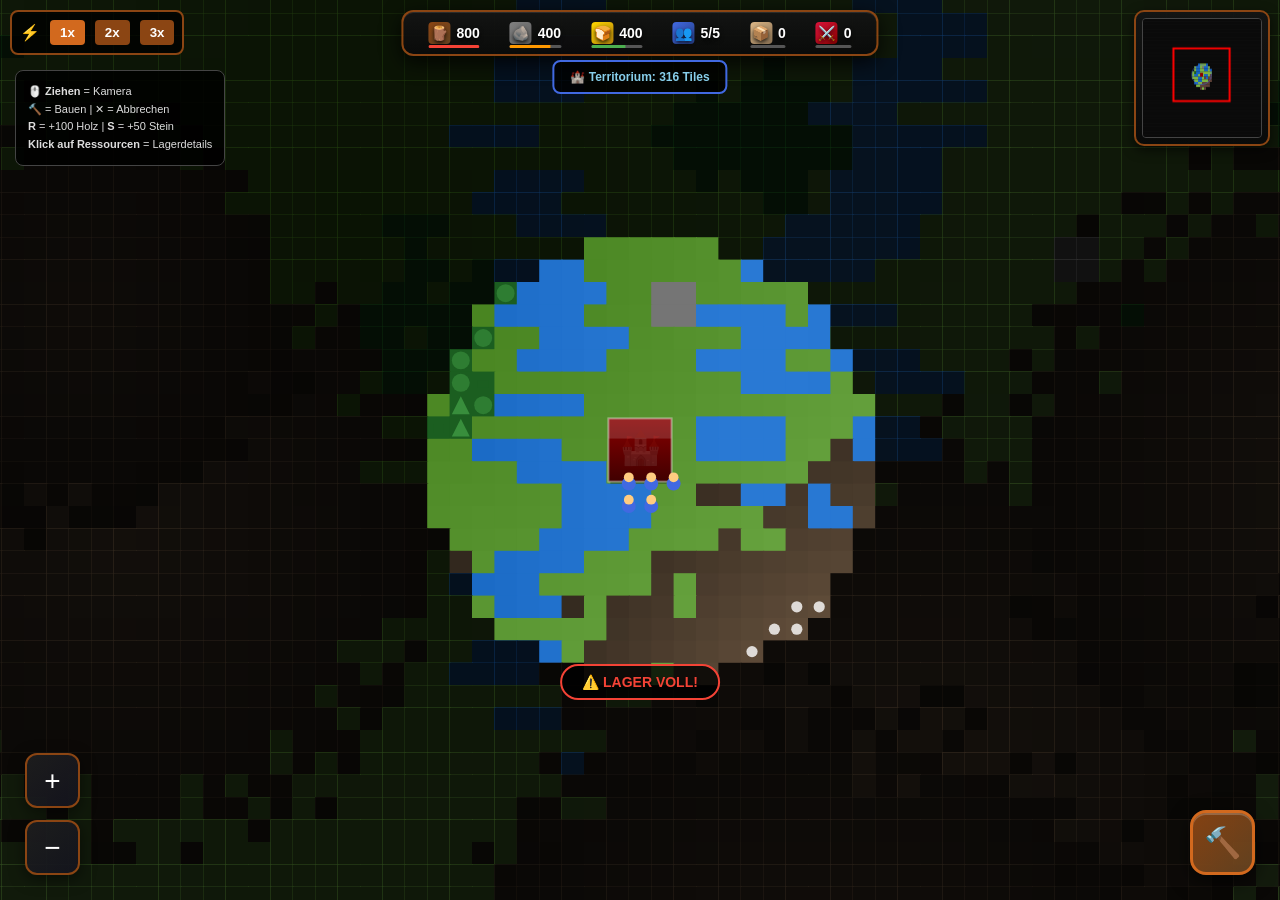
==== commit 7afad106: "Update index.html" ====
--- a/index.html
+++ b/index.html
@@ -3,7 +3,7 @@
 <head>
     <meta charset="UTF-8">
     <meta name="viewport" content="width=device-width, initial-scale=1.0, maximum-scale=1.0, user-scalable=no">
-    <title>Siedler 2.0 - Grenzen & Militär</title>
+    <title>Siedler 2.0 - Korrigiert</title>
     <style>
         * { margin: 0; padding: 0; box-sizing: border-box; touch-action: none; user-select: none; }
         body { overflow: hidden; background: #0a0a0a; font-family: 'Segoe UI', Tahoma, Geneva, Verdana, sans-serif; }
@@ -18,8 +18,10 @@
             padding: 10px 25px; display: flex; gap: 30px; color: white; 
             font-size: 14px; font-weight: bold;
             box-shadow: 0 6px 20px rgba(0,0,0,0.8), inset 0 1px 0 rgba(255,255,255,0.1);
-        }
-        .resource { display: flex; align-items: center; gap: 6px; text-shadow: 0 2px 4px rgba(0,0,0,0.8); }
+            flex-wrap: wrap; justify-content: center; max-width: 95vw;
+            cursor: pointer;
+        }
+        .resource { display: flex; align-items: center; gap: 6px; text-shadow: 0 2px 4px rgba(0,0,0,0.8); position: relative; }
         .resource-icon { width: 22px; height: 22px; border-radius: 4px; display: flex; align-items: center; justify-content: center; font-size: 14px; }
         .wood { background: linear-gradient(135deg, #8b4513, #654321); }
         .stone { background: linear-gradient(135deg, #808080, #606060); }
@@ -27,6 +29,10 @@
         .pop { background: linear-gradient(135deg, #4169e1, #27408b); }
         .planks { background: linear-gradient(135deg, #deb887, #8b7355); }
         .weapons { background: linear-gradient(135deg, #dc143c, #8b0000); }
+        .resource-bar { position: absolute; bottom: -4px; left: 0; height: 3px; background: rgba(255,255,255,0.3); border-radius: 2px; width: 100%; overflow: hidden; }
+        .resource-fill { height: 100%; background: #4caf50; transition: width 0.3s, background 0.3s; }
+        .resource-fill.warning { background: #ff9800; }
+        .resource-fill.critical { background: #f44336; }
         
         #territoryInfo {
             position: absolute; top: 60px; left: 50%; transform: translateX(-50%);
@@ -83,7 +89,7 @@
         #zoomControls { position: absolute; bottom: 25px; left: 25px; display: flex; flex-direction: column; gap: 12px; }
         .zoomBtn { 
             width: 55px; height: 55px; font-size: 28px; 
-            background: linear-gradient(135deg, rgba(30,30,30,0.95), rgba(20,20,20,0.95));
+            background: linear-gradient(135deg, rgba(30,30,30,0.95), rgba(20,20,30,0.95));
             color: white; border: 2px solid #8b4513; border-radius: 12px; 
             cursor: pointer; user-select: none; 
             box-shadow: 0 4px 15px rgba(0,0,0,0.5);
@@ -145,6 +151,7 @@
             font-weight: bold; display: none; border: 2px solid #ff4444;
             box-shadow: 0 6px 25px rgba(139, 0, 0, 0.5);
             animation: slideDown 0.3s ease-out;
+            z-index: 100;
         }
         @keyframes slideDown { from { transform: translateX(-50%) translateY(-20px); opacity: 0; } to { transform: translateX(-50%) translateY(0); opacity: 1; } }
         
@@ -154,7 +161,42 @@
             text-shadow: 0 2px 4px rgba(0,0,0,0.9); display: none;
             background: rgba(0,0,0,0.8); padding: 8px 20px; border-radius: 20px;
             border: 2px solid #ff4444;
-        }
+            z-index: 50;
+        }
+        
+        #storageDetails {
+            position: absolute; top: 50%; left: 50%; transform: translate(-50%, -50%);
+            background: linear-gradient(180deg, rgba(30,30,30,0.98), rgba(20,20,20,0.98));
+            border: 3px solid #8b4513; border-radius: 16px;
+            padding: 20px; display: none; flex-direction: column;
+            color: white; font-size: 14px; min-width: 300px;
+            box-shadow: 0 10px 40px rgba(0,0,0,0.9);
+            z-index: 30;
+            pointer-events: auto;
+        }
+        #storageDetails.active { display: flex; }
+        .storage-row { display: flex; justify-content: space-between; padding: 8px 0; border-bottom: 1px solid #444; }
+        .storage-row:last-child { border-bottom: none; }
+        .close-btn {
+            position: absolute; top: 10px; right: 10px;
+            background: #f44336; border: none; color: white;
+            width: 30px; height: 30px; border-radius: 50%;
+            cursor: pointer; font-size: 18px; display: flex;
+            align-items: center; justify-content: center;
+        }
+        
+        #gameSpeedControl {
+            position: absolute; top: 10px; left: 10px;
+            background: rgba(0,0,0,0.8); border: 2px solid #8b4513;
+            border-radius: 8px; padding: 8px; color: white;
+            display: flex; align-items: center; gap: 10px;
+        }
+        .speed-btn {
+            background: #8b4513; border: none; color: white;
+            padding: 5px 10px; border-radius: 4px; cursor: pointer;
+            font-weight: bold;
+        }
+        .speed-btn.active { background: #d2691e; }
     </style>
 <base target="_blank">
 </head>
@@ -162,13 +204,49 @@
     <canvas id="gameCanvas"></canvas>
     
     <div id="uiLayer">
-        <div id="resourceBar" class="ui-element">
-            <div class="resource"><div class="resource-icon wood">🪵</div><span id="woodCount">400</span></div>
-            <div class="resource"><div class="resource-icon stone">🪨</div><span id="stoneCount">200</span></div>
-            <div class="resource"><div class="resource-icon food">🍞</div><span id="foodCount">300</span></div>
-            <div class="resource"><div class="resource-icon pop">👥</div><span id="popCount">5/5</span></div>
-            <div class="resource"><div class="resource-icon planks">📦</div><span id="plankCount">0</span></div>
-            <div class="resource"><div class="resource-icon weapons">⚔️</div><span id="weaponCount">0</span></div>
+        <div id="gameSpeedControl" class="ui-element">
+            <span>⚡</span>
+            <button class="speed-btn active" onclick="game.setSpeed(1)">1x</button>
+            <button class="speed-btn" onclick="game.setSpeed(2)">2x</button>
+            <button class="speed-btn" onclick="game.setSpeed(3)">3x</button>
+        </div>
+        
+        <div id="resourceBar" class="ui-element" onclick="game.toggleStorageDetails()">
+            <div class="resource">
+                <div class="resource-icon wood">🪵</div>
+                <span id="woodCount">800</span>
+                <div class="resource-bar"><div class="resource-fill" id="woodBar" style="width: 0%"></div></div>
+            </div>
+            <div class="resource">
+                <div class="resource-icon stone">🪨</div>
+                <span id="stoneCount">400</span>
+                <div class="resource-bar"><div class="resource-fill" id="stoneBar" style="width: 0%"></div></div>
+            </div>
+            <div class="resource">
+                <div class="resource-icon food">🍞</div>
+                <span id="foodCount">400</span>
+                <div class="resource-bar"><div class="resource-fill" id="foodBar" style="width: 0%"></div></div>
+            </div>
+            <div class="resource">
+                <div class="resource-icon pop">👥</div>
+                <span id="popCount">5/5</span>
+            </div>
+            <div class="resource">
+                <div class="resource-icon planks">📦</div>
+                <span id="plankCount">0</span>
+                <div class="resource-bar"><div class="resource-fill" id="planksBar" style="width: 0%"></div></div>
+            </div>
+            <div class="resource">
+                <div class="resource-icon weapons">⚔️</div>
+                <span id="weaponCount">0</span>
+                <div class="resource-bar"><div class="resource-fill" id="weaponsBar" style="width: 0%"></div></div>
+            </div>
+        </div>
+        
+        <div id="storageDetails" class="ui-element">
+            <button class="close-btn" onclick="game.toggleStorageDetails()">×</button>
+            <h3 style="margin-bottom: 15px; text-align: center; color: #d2691e;">📦 Lagerbestände</h3>
+            <div id="storageContent"></div>
         </div>
         
         <div id="territoryInfo" class="ui-element">🏰 Territorium: <span id="territorySize">400</span> Tiles</div>
@@ -202,7 +280,8 @@
         <div id="info">
             🖱️ <b>Ziehen</b> = Kamera<br>
             🔨 = Bauen | ✕ = Abbrechen<br>
-            <b>R</b> = +100 Holz | <b>S</b> = +50 Stein
+            <b>R</b> = +100 Holz | <b>S</b> = +50 Stein<br>
+            <b>Klick auf Ressourcen</b> = Lagerdetails
         </div>
         
         <div id="buildStatus">
@@ -217,7 +296,7 @@
         </div>
         
         <div id="notification"></div>
-        <div id="storageWarning">⚠️ LAGER VOLL!</div>
+        <div id="storageWarning">⚠️ LAGER FAST VOLL!</div>
     </div>
 
 <script>
@@ -226,7 +305,7 @@
     CAMERA: { minZoom: 0.3, maxZoom: 2.5, defaultZoom: 0.7 },
     GAME_SPEED: 1.0, START_TERRITORY_RADIUS: 10, WATCHTOWER_RADIUS: 15,
     FOG_DARKNESS: 0.85, MAX_BARRACKS: 3,
-    STORAGE_LIMITS: { wood: 500, stone: 300, food: 400, planks: 200, weapons: 50 },
+    STORAGE_LIMITS: { wood: 800, stone: 500, food: 600, planks: 300, weapons: 100 },
     WEAPON_COSTS: { spear: { wood: 2, planks: 0, food: 0 }, bow: { wood: 2, planks: 1, food: 1 } }
 };
 
@@ -240,7 +319,7 @@
     bakery: { name: 'Bäckerei', color: '#d2691e', tileSize: 2, symbol: '🥖', workTile: { x: 1, y: 1 }, cost: { wood: 80, stone: 60, planks: 30 }, buildTime: 400, maxWorkers: 1, produces: 'food', workTime: 200, input: { flour: 2 }, output: { food: 5 } },
     weaponsmith: { name: 'Waffenschmiede', color: '#4a4a4a', tileSize: 3, symbol: '🔨', workTile: { x: 1, y: 1 }, cost: { wood: 120, stone: 80, planks: 20 }, buildTime: 500, maxWorkers: 2, produces: 'weapons', workTime: 300 },
     house: { name: 'Haus', color: '#cd853f', tileSize: 2, symbol: '🏠', workTile: { x: 1, y: 1 }, cost: { wood: 30, stone: 20 }, buildTime: 200, maxWorkers: 0, spawnRate: 600 },
-    storage: { name: 'Speicher', color: '#8b7355', tileSize: 3, symbol: '📦', workTile: { x: 1, y: 1 }, cost: { wood: 100, stone: 50 }, buildTime: 400, maxWorkers: 0, storageBonus: { wood: 300, stone: 200, food: 200, planks: 100, weapons: 30 } },
+    storage: { name: 'Speicher', color: '#8b7355', tileSize: 3, symbol: '📦', workTile: { x: 1, y: 1 }, cost: { wood: 100, stone: 50 }, buildTime: 400, maxWorkers: 0, storageBonus: { wood: 400, stone: 300, food: 300, planks: 200, weapons: 50 } },
     barracks: { name: 'Kaserne', color: '#4a0000', tileSize: 3, symbol: '⚔️', workTile: { x: 1, y: 2 }, cost: { wood: 150, stone: 80 }, buildTime: 600, maxWorkers: 0 },
     watchtower: { name: 'Wachturm', color: '#2f4f4f', tileSize: 2, symbol: '🗼', workTile: { x: 0, y: 2 }, cost: { wood: 200, stone: 100 }, buildTime: 500, maxWorkers: 0, requiresSoldiers: 2, territoryRadius: 15 }
 };
@@ -251,7 +330,7 @@
 let gameTime = 0, isDragging = false, lastMouseX = 0, lastMouseY = 0, mousePos = { x: 0, y: 0 };
 let selectedBuilding = null, isBuildMode = false, selectedBarracks = null;
 let settlers = [], workers = [], soldiers = [], enemies = [], particles = [];
-let Resources = { wood: 400, stone: 200, food: 300, planks: 0, grain: 0, flour: 0, weapons: 0, pop: 5, popMax: 5 };
+let Resources = { wood: 800, stone: 400, food: 400, planks: 0, grain: 0, flour: 0, weapons: 0, pop: 5, popMax: 5 };
 let territoryCenters = [], fogMap = [];
 let storageLimits = { ...CONFIG.STORAGE_LIMITS };
 let updateAccumulator = 0;
@@ -271,6 +350,50 @@
         this.initTerritory();
         this.updateResourceDisplay();
         requestAnimationFrame(() => this.loop());
+    },
+    
+    setSpeed(speed) {
+        CONFIG.GAME_SPEED = speed;
+        document.querySelectorAll('.speed-btn').forEach(btn => btn.classList.remove('active'));
+        event.target.classList.add('active');
+        this.showNotification(`⚡ Spielgeschwindigkeit: ${speed}x`);
+    },
+    
+    toggleStorageDetails() {
+        const panel = document.getElementById('storageDetails');
+        panel.classList.toggle('active');
+        if (panel.classList.contains('active')) {
+            this.updateStorageDetails();
+        }
+    },
+    
+    updateStorageDetails() {
+        const content = document.getElementById('storageContent');
+        content.innerHTML = '';
+        
+        const resources = [
+            { key: 'wood', name: '🪵 Holz', limit: storageLimits.wood },
+            { key: 'stone', name: '🪨 Stein', limit: storageLimits.stone },
+            { key: 'food', name: '🍞 Nahrung', limit: storageLimits.food },
+            { key: 'planks', name: '📦 Bretter', limit: storageLimits.planks },
+            { key: 'weapons', name: '⚔️ Waffen', limit: storageLimits.weapons },
+            { key: 'grain', name: '🌾 Getreide', limit: 9999 },
+            { key: 'flour', name: '🌪️ Mehl', limit: 9999 }
+        ];
+        
+        for (const res of resources) {
+            const current = Math.floor(Resources[res.key] || 0);
+            const percent = res.limit > 0 ? (current / res.limit * 100) : 0;
+            const color = percent > 90 ? '#f44336' : percent > 70 ? '#ff9800' : '#4caf50';
+            
+            const row = document.createElement('div');
+            row.className = 'storage-row';
+            row.innerHTML = `
+                <span>${res.name}</span>
+                <span style="color: ${color}">${current} / ${res.limit > 9000 ? '∞' : res.limit}</span>
+            `;
+            content.appendChild(row);
+        }
     },
     
     resize() {
@@ -480,7 +603,9 @@
             id: Date.now() + Math.random(), workX: tileX + def.workTile.x, workY: tileY + def.workTile.y,
             constructionProgress: 0, maxConstructionProgress: def.buildTime || 100, isComplete: type === 'hq',
             woodDelivered: 0, stoneDelivered: 0, planksDelivered: 0,
-            woodNeeded: def.cost ? (def.cost.wood || 0) : 0, stoneNeeded: def.cost ? (def.cost.stone || 0) : 0, planksNeeded: def.cost ? (def.cost.planks || 0) : 0,
+            woodNeeded: def.cost ? (def.cost.wood || 0) : 0, 
+            stoneNeeded: def.cost ? (def.cost.stone || 0) : 0, 
+            planksNeeded: def.cost ? (def.cost.planks || 0) : 0,
             workers: [], spawnTimer: 0, soldiers: 0, productionTimer: 0, inputStorage: {}, outputStorage: {}
         };
         buildings.push(b);
@@ -541,7 +666,9 @@
     },
     
     checkStorageLimit(resource, amount) {
-        return (Resources[resource] || 0) + amount <= (storageLimits[resource] || 9999);
+        const limit = storageLimits[resource] || 9999;
+        const current = Resources[resource] || 0;
+        return current + amount <= limit;
     },
     
     updateProduction() {
@@ -549,7 +676,7 @@
             if (!b.isComplete) continue;
             const def = BUILDINGS[b.type];
             
-            if (b.type === 'sawmill' && b.inputStorage.wood >= 2 && this.checkStorageLimit('planks', 1)) {
+            if (b.type === 'sawmill' && (b.inputStorage.wood || 0) >= 2 && this.checkStorageLimit('planks', 1)) {
                 b.productionTimer += CONFIG.GAME_SPEED;
                 if (b.productionTimer >= def.workTime) {
                     b.productionTimer = 0;
@@ -559,7 +686,7 @@
                     this.createParticle(b.entranceX, b.entranceY, 'planks');
                 }
             }
-            else if (b.type === 'mill' && b.inputStorage.grain >= 2) {
+            else if (b.type === 'mill' && (b.inputStorage.grain || 0) >= 2) {
                 b.productionTimer += CONFIG.GAME_SPEED;
                 if (b.productionTimer >= def.workTime) {
                     b.productionTimer = 0;
@@ -567,7 +694,7 @@
                     b.outputStorage.flour = (b.outputStorage.flour || 0) + 1;
                 }
             }
-            else if (b.type === 'bakery' && b.inputStorage.flour >= 2 && this.checkStorageLimit('food', 5)) {
+            else if (b.type === 'bakery' && (b.inputStorage.flour || 0) >= 2 && this.checkStorageLimit('food', 5)) {
                 b.productionTimer += CONFIG.GAME_SPEED;
                 if (b.productionTimer >= def.workTime) {
                     b.productionTimer = 0;
@@ -671,23 +798,70 @@
         }
     },
     
+    // 🔧 HIER IST DER WICHTIGE FIX FÜR DIE SCHMIEDE!
     findCarrierJob() {
+        // Baustellen mit Materialbedarf - PLANKS PRIORITÄT!
         for (const site of buildings) {
             if (!site.isComplete) {
                 const hq = buildings[0];
+                
+                // 🔥 FIX #1: Planks werden jetzt erkannt und transportiert!
+                if (site.planksDelivered < site.planksNeeded && Resources.planks >= 5) {
+                    return { 
+                        type: 'to_building', 
+                        resource: 'planks',  // <-- DAS FEHLTE IM ORIGINAL!
+                        amount: Math.min(5, site.planksNeeded - site.planksDelivered), 
+                        fromX: (hq.workX + 0.5) * CONFIG.TILE_SIZE, 
+                        fromY: (hq.workY + 0.5) * CONFIG.TILE_SIZE, 
+                        toX: site.entranceX, 
+                        toY: site.entranceY, 
+                        toBuilding: site.id 
+                    };
+                }
+                
                 if (site.woodDelivered < site.woodNeeded && Resources.wood >= 10) {
-                    return { type: 'to_building', resource: 'wood', amount: Math.min(10, site.woodNeeded - site.woodDelivered), fromX: (hq.workX + 0.5) * CONFIG.TILE_SIZE, fromY: (hq.workY + 0.5) * CONFIG.TILE_SIZE, toX: site.entranceX, toY: site.entranceY, toBuilding: site.id };
+                    return { 
+                        type: 'to_building', 
+                        resource: 'wood', 
+                        amount: Math.min(10, site.woodNeeded - site.woodDelivered), 
+                        fromX: (hq.workX + 0.5) * CONFIG.TILE_SIZE, 
+                        fromY: (hq.workY + 0.5) * CONFIG.TILE_SIZE, 
+                        toX: site.entranceX, 
+                        toY: site.entranceY, 
+                        toBuilding: site.id 
+                    };
                 }
                 if (site.stoneDelivered < site.stoneNeeded && Resources.stone >= 10) {
-                    return { type: 'to_building', resource: 'stone', amount: Math.min(10, site.stoneNeeded - site.stoneDelivered), fromX: (hq.workX + 0.5) * CONFIG.TILE_SIZE, fromY: (hq.workY + 0.5) * CONFIG.TILE_SIZE, toX: site.entranceX, toY: site.entranceY, toBuilding: site.id };
-                }
-            }
-        }
-        
+                    return { 
+                        type: 'to_building', 
+                        resource: 'stone', 
+                        amount: Math.min(10, site.stoneNeeded - site.stoneDelivered), 
+                        fromX: (hq.workX + 0.5) * CONFIG.TILE_SIZE, 
+                        fromY: (hq.workY + 0.5) * CONFIG.TILE_SIZE, 
+                        toX: site.entranceX, 
+                        toY: site.entranceY, 
+                        toBuilding: site.id 
+                    };
+                }
+            }
+        }
+        
+        // Produktionsgebäude
         for (const b of buildings) {
-            if (b.isComplete && b.type === 'sawmill' && (b.inputStorage.wood || 0) < 10 && Resources.wood >= 5) {
+            if (!b.isComplete) continue;
+            
+            if (b.type === 'sawmill' && (b.inputStorage.wood || 0) < 10 && Resources.wood >= 5) {
                 const hq = buildings[0];
-                return { type: 'production_input', resource: 'wood', amount: 5, fromX: (hq.workX + 0.5) * CONFIG.TILE_SIZE, fromY: (hq.workY + 0.5) * CONFIG.TILE_SIZE, toX: b.entranceX, toY: b.entranceY, toBuilding: b.id };
+                return { 
+                    type: 'production_input', 
+                    resource: 'wood', 
+                    amount: 5, 
+                    fromX: (hq.workX + 0.5) * CONFIG.TILE_SIZE, 
+                    fromY: (hq.workY + 0.5) * CONFIG.TILE_SIZE, 
+                    toX: b.entranceX, 
+                    toY: b.entranceY, 
+                    toBuilding: b.id 
+                };
             }
         }
         return null;
@@ -1027,11 +1201,27 @@
     
     checkStorageWarning() {
         const warning = document.getElementById('storageWarning');
+        let almostFull = false;
         let full = false;
         for (const [res, limit] of Object.entries(storageLimits)) {
-            if (Resources[res] >= limit * 0.9) { full = true; break; }
-        }
-        warning.style.display = full ? 'block' : 'none';
+            const current = Resources[res] || 0;
+            if (current >= limit * 0.98) full = true;
+            else if (current >= limit * 0.90) almostFull = true;
+        }
+        
+        if (full) {
+            warning.textContent = '⚠️ LAGER VOLL!';
+            warning.style.display = 'block';
+            warning.style.borderColor = '#f44336';
+            warning.style.color = '#f44336';
+        } else if (almostFull) {
+            warning.textContent = '⚠️ Lager fast voll';
+            warning.style.display = 'block';
+            warning.style.borderColor = '#ff9800';
+            warning.style.color = '#ff9800';
+        } else {
+            warning.style.display = 'none';
+        }
     },
     
     moveEntity(e) {
@@ -1262,6 +1452,20 @@
         document.getElementById('plankCount').textContent = Math.floor(Resources.planks);
         document.getElementById('weaponCount').textContent = Math.floor(Resources.weapons);
         
+        // Update resource bars
+        const updateBar = (res, id) => {
+            const percent = (Resources[res] / storageLimits[res]) * 100;
+            const bar = document.getElementById(id);
+            bar.style.width = Math.min(percent, 100) + '%';
+            bar.className = 'resource-fill' + (percent > 90 ? ' critical' : percent > 70 ? ' warning' : '');
+        };
+        
+        updateBar('wood', 'woodBar');
+        updateBar('stone', 'stoneBar');
+        updateBar('food', 'foodBar');
+        updateBar('planks', 'planksBar');
+        updateBar('weapons', 'weaponsBar');
+        
         let territoryTiles = 0;
         for (let y = 0; y < CONFIG.MAP_HEIGHT; y++) {
             for (let x = 0; x < CONFIG.MAP_WIDTH; x++) {
@@ -1270,6 +1474,11 @@
         }
         document.getElementById('territorySize').textContent = territoryTiles;
         document.getElementById('territoryInfo').style.display = 'block';
+        
+        // Update storage details if open
+        if (document.getElementById('storageDetails').classList.contains('active')) {
+            this.updateStorageDetails();
+        }
     },
     
     // RENDERING
@@ -1410,7 +1619,7 @@
                     ctx.fillStyle = '#fff';
                     ctx.font = 'bold 9px Arial';
                     ctx.textAlign = 'center';
-                    ctx.fillText(`🪵${b.woodDelivered}/${b.woodNeeded} 🪨${b.stoneDelivered}/${b.stoneNeeded}`, sx + sz/2, sy - 25);
+                    ctx.fillText(`🪵${b.woodDelivered}/${b.woodNeeded} 🪨${b.stoneDelivered}/${b.stoneNeeded} 📦${b.planksDelivered}/${b.planksNeeded}`, sx + sz/2, sy - 25);
                 }
                 
                 if (matProgress >= 1) {
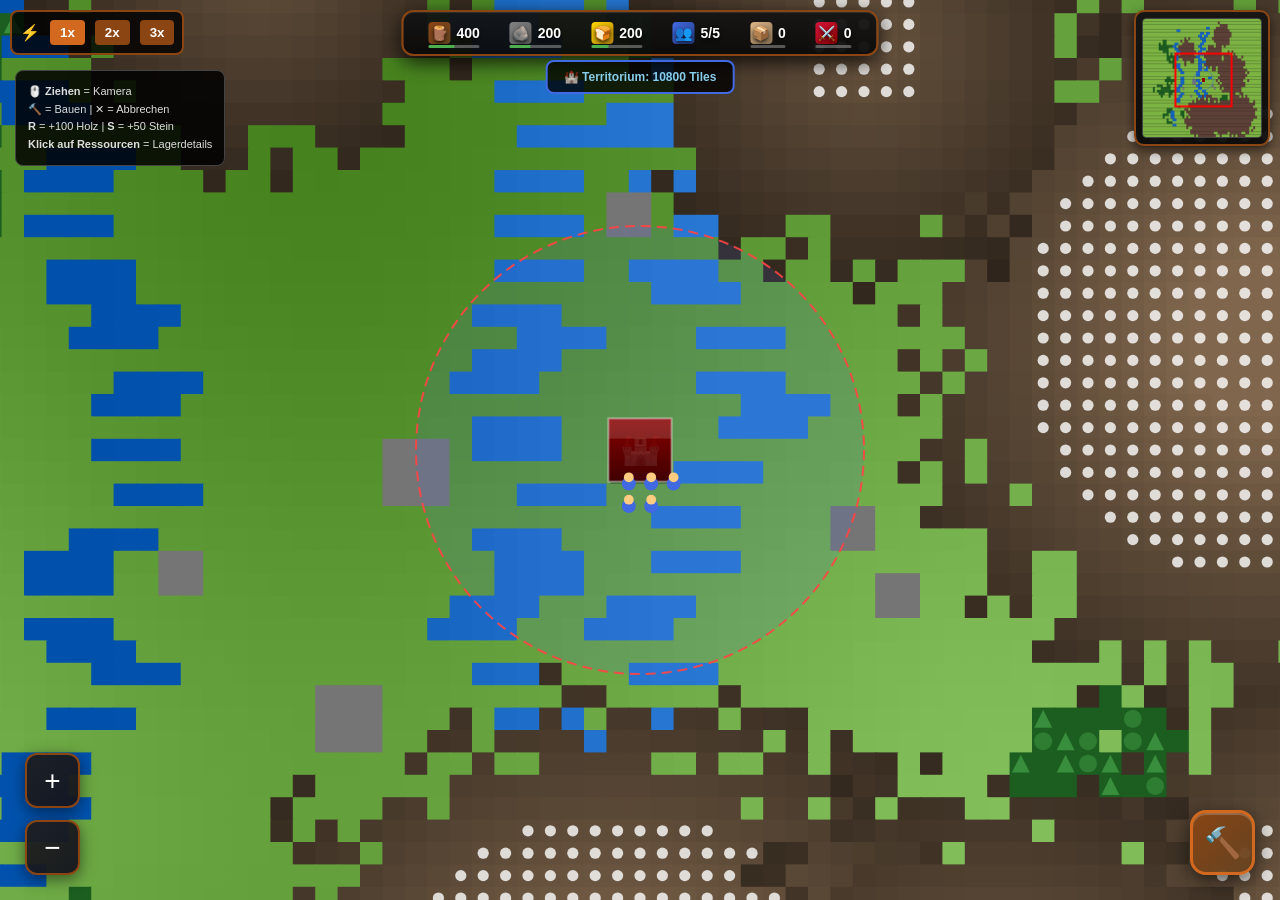
==== commit 3ce224c7: "Rename siedler.html to index.html" ====
--- a/index.html
+++ b/index.html
@@ -330,7 +330,7 @@
 let gameTime = 0, isDragging = false, lastMouseX = 0, lastMouseY = 0, mousePos = { x: 0, y: 0 };
 let selectedBuilding = null, isBuildMode = false, selectedBarracks = null;
 let settlers = [], workers = [], soldiers = [], enemies = [], particles = [];
-let Resources = { wood: 800, stone: 400, food: 400, planks: 0, grain: 0, flour: 0, weapons: 0, pop: 5, popMax: 5 };
+let Resources = { wood: 400, stone: 200, food: 200, planks: 0, grain: 0, flour: 0, weapons: 0, pop: 5, popMax: 5 };
 let territoryCenters = [], fogMap = [];
 let storageLimits = { ...CONFIG.STORAGE_LIMITS };
 let updateAccumulator = 0;
@@ -407,7 +407,7 @@
             fogMap[y] = [];
             for (let x = 0; x < CONFIG.MAP_WIDTH; x++) {
                 map[y][x] = 0;
-                fogMap[y][x] = 1;
+                fogMap[y][x] = 0;
             }
         }
         
@@ -530,21 +530,10 @@
     },
     
     updateFog() {
+        // No fog-of-war: everything always visible.
         for (let y = 0; y < CONFIG.MAP_HEIGHT; y++) {
             for (let x = 0; x < CONFIG.MAP_WIDTH; x++) {
-                fogMap[y][x] = 1;
-            }
-        }
-        
-        for (const center of territoryCenters) {
-            const r = center.radius;
-            for (let y = Math.floor(center.y - r); y <= Math.ceil(center.y + r); y++) {
-                for (let x = Math.floor(center.x - r); x <= Math.ceil(center.x + r); x++) {
-                    if (y >= 0 && y < CONFIG.MAP_HEIGHT && x >= 0 && x < CONFIG.MAP_WIDTH) {
-                        const dist = Math.sqrt((x - center.x)**2 + (y - center.y)**2);
-                        if (dist <= r) fogMap[y][x] = 0;
-                    }
-                }
+                fogMap[y][x] = 0;
             }
         }
     },
@@ -1487,6 +1476,7 @@
         ctx.fillRect(0, 0, canvas.width, canvas.height);
         
         this.renderMap();
+        this.renderTerritoryOverlay();
         this.renderBuildings();
         this.renderEntities();
         this.renderParticles();
@@ -1576,6 +1566,37 @@
         }
     },
     
+
+    renderTerritoryOverlay() {
+        // Visible territory borders (red dashed) + subtle blue fill.
+        const ts = CONFIG.TILE_SIZE * camera.zoom;
+        ctx.save();
+        ctx.lineWidth = Math.max(2, 2 * camera.zoom);
+        ctx.setLineDash([10, 6]);
+        ctx.strokeStyle = 'rgba(255, 68, 68, 0.9)';
+        ctx.fillStyle = 'rgba(65, 105, 225, 0.14)'; // royal blue tint
+
+        for (const center of territoryCenters) {
+            const cx = camera.x + center.x * ts;
+            const cy = camera.y + center.y * ts;
+            const r = center.radius * ts;
+
+            // Skip if fully off-screen (cheap cull)
+            if (cx + r < -50 || cx - r > canvas.width + 50 || cy + r < -50 || cy - r > canvas.height + 50) continue;
+
+            ctx.beginPath();
+            ctx.arc(cx, cy, r, 0, Math.PI * 2);
+            ctx.fill();
+
+            ctx.beginPath();
+            ctx.arc(cx, cy, r, 0, Math.PI * 2);
+            ctx.stroke();
+        }
+
+        ctx.setLineDash([]);
+        ctx.restore();
+    },
+
     renderBuildings() {
         for (const b of buildings) {
             const def = BUILDINGS[b.type];
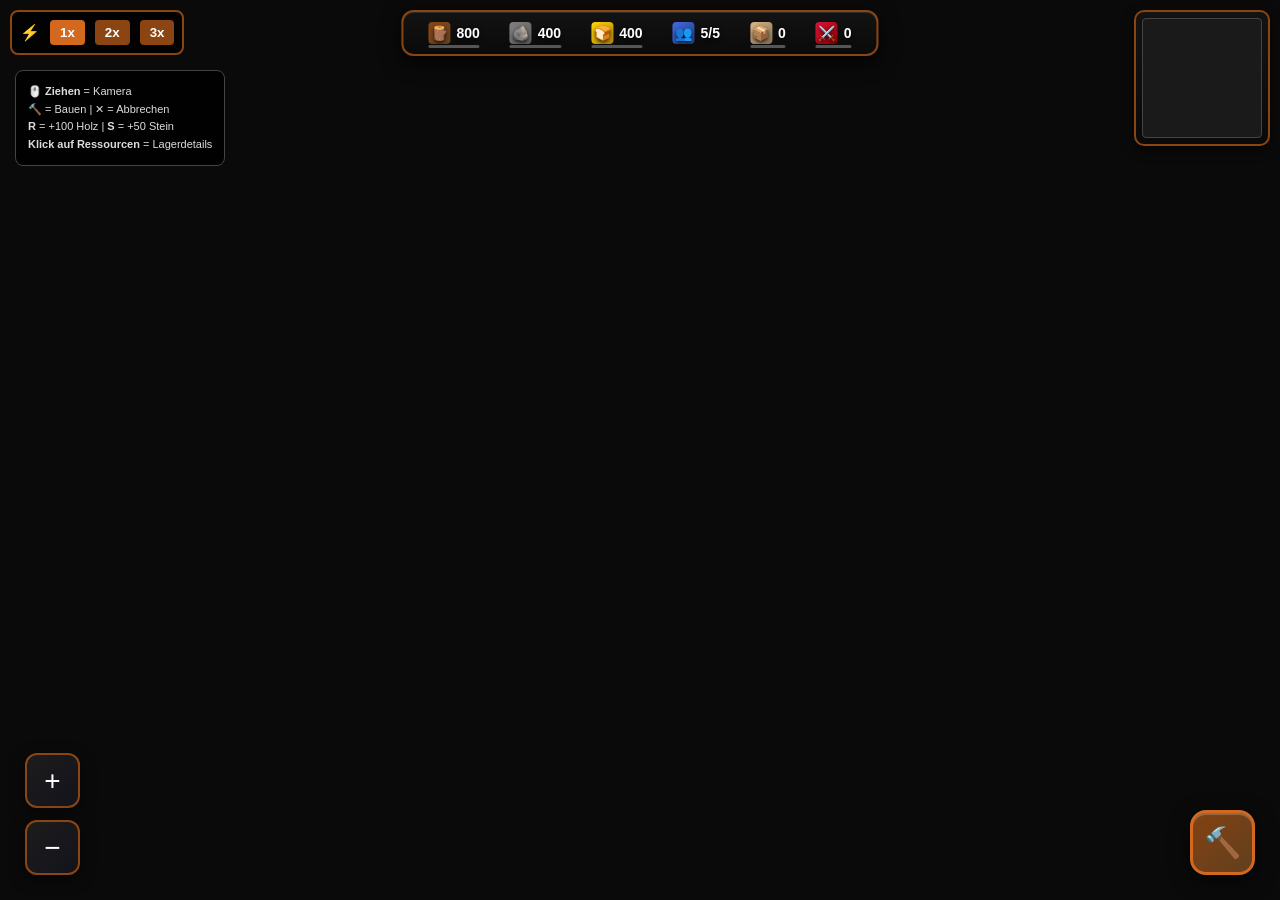
==== commit d7ee5f6a: "Rename index_fixed_v2.html to index.html" ====
--- a/index.html
+++ b/index.html
@@ -1407,7 +1407,7 @@
         
         if (this.canBuildAt(tx, ty, selectedBuilding)) {
             const costStr = document.querySelector(`[data-building="${selectedBuilding}"]`).dataset.cost;
-            if (this.spend(costStr)) {
+            if (this.canAfford(costStr)) {
                 this.startConstruction(tx, ty, selectedBuilding);
                 this.exitBuildMode();
             }
@@ -1423,12 +1423,13 @@
         return true;
     },
     
+
+    // NOTE: Für Gebäude-Baustellen NICHT vorab Ressourcen abziehen.
+    // Material wird durch Carrier geliefert (Abzug beim "Abholen" am HQ).
     spend(costStr) {
-        if (!costStr) return true;
-        for (const cost of costStr.split(',')) {
-            const [res, amt] = cost.split(':');
-            Resources[res] -= parseInt(amt);
-        }
+        return this.canAfford(costStr);
+    }
+
         this.updateResourceDisplay();
         return true;
     },
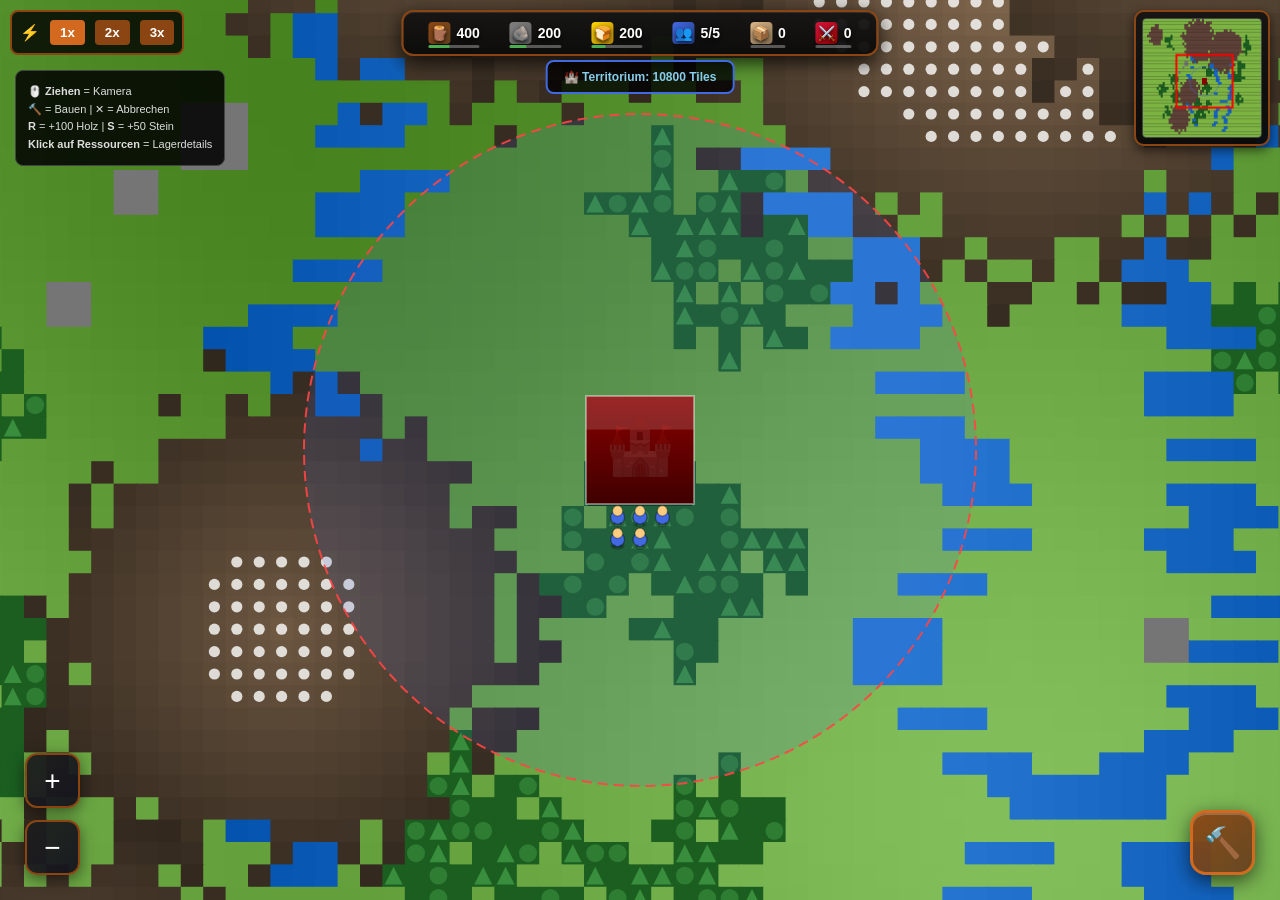
==== commit bc062100: "Add files via upload" ====
--- a/index.html
+++ b/index.html
@@ -206,9 +206,9 @@
     <div id="uiLayer">
         <div id="gameSpeedControl" class="ui-element">
             <span>⚡</span>
-            <button class="speed-btn active" onclick="game.setSpeed(1)">1x</button>
-            <button class="speed-btn" onclick="game.setSpeed(2)">2x</button>
-            <button class="speed-btn" onclick="game.setSpeed(3)">3x</button>
+            <button class="speed-btn active" onclick="game.setSpeed(1,this)">1x</button>
+            <button class="speed-btn" onclick="game.setSpeed(2,this)">2x</button>
+            <button class="speed-btn" onclick="game.setSpeed(3,this)">3x</button>
         </div>
         
         <div id="resourceBar" class="ui-element" onclick="game.toggleStorageDetails()">
@@ -303,17 +303,18 @@
 const CONFIG = {
     MAP_WIDTH: 120, MAP_HEIGHT: 90, TILE_SIZE: 32,
     CAMERA: { minZoom: 0.3, maxZoom: 2.5, defaultZoom: 0.7 },
-    GAME_SPEED: 1.0, START_TERRITORY_RADIUS: 10, WATCHTOWER_RADIUS: 15,
-    FOG_DARKNESS: 0.85, MAX_BARRACKS: 3,
-    STORAGE_LIMITS: { wood: 800, stone: 500, food: 600, planks: 300, weapons: 100 },
+    SPEED_BASE: 0.6,
+    GAME_SPEED: 0.6, START_TERRITORY_RADIUS: 15, WATCHTOWER_RADIUS: 15,
+    FOG_DARKNESS: 0.0, MAX_BARRACKS: 3,
+    STORAGE_LIMITS: { wood: 1000, stone: 600, food: 700, planks: 400, weapons: 100 },
     WEAPON_COSTS: { spear: { wood: 2, planks: 0, food: 0 }, bow: { wood: 2, planks: 1, food: 1 } }
 };
 
 const BUILDINGS = {
-    hq: { name: 'HQ', color: '#8b0000', tileSize: 3, symbol: '🏰', workTile: { x: 1, y: 2 }, maxWorkers: 0 },
-    lumberjack: { name: 'Holzfäller', color: '#8b4513', tileSize: 2, symbol: '🪓', workTile: { x: 1, y: 1 }, cost: { wood: 40, stone: 10 }, buildTime: 300, maxWorkers: 2, produces: 'wood', workTime: 180 },
-    stonemason: { name: 'Steinmetz', color: '#696969', tileSize: 2, symbol: '⛏️', workTile: { x: 1, y: 1 }, cost: { wood: 50, stone: 0 }, buildTime: 300, maxWorkers: 2, produces: 'stone', workTime: 240 },
-    farm: { name: 'Farm', color: '#daa520', tileSize: 2, symbol: '🚜', workTile: { x: 1, y: 1 }, cost: { wood: 50, stone: 20 }, buildTime: 300, maxWorkers: 1, produces: 'grain', workTime: 200 },
+    hq: { name: 'HQ', color: '#8b0000', tileSize: 5, symbol: '🏰', workTile: { x: 2, y: 4 }, maxWorkers: 0 },
+    lumberjack: { name: 'Holzfäller', color: '#8b4513', tileSize: 3, symbol: '🪓', workTile: { x: 1, y: 2 }, cost: { wood: 40, stone: 10 }, buildTime: 300, maxWorkers: 2, produces: 'wood', workTime: 180 },
+    stonemason: { name: 'Steinmetz', color: '#696969', tileSize: 3, symbol: '⛏️', workTile: { x: 1, y: 2 }, cost: { wood: 50, stone: 0 }, buildTime: 300, maxWorkers: 2, produces: 'stone', workTime: 240 },
+    farm: { name: 'Farm', color: '#daa520', tileSize: 3, symbol: '🚜', workTile: { x: 1, y: 2 }, cost: { wood: 50, stone: 20 }, buildTime: 300, maxWorkers: 1, produces: 'grain', workTime: 200 },
     sawmill: { name: 'Sägewerk', color: '#deb887', tileSize: 3, symbol: '🏭', workTile: { x: 1, y: 1 }, cost: { wood: 80, stone: 30 }, buildTime: 400, maxWorkers: 2, produces: 'planks', workTime: 150, input: { wood: 2 }, output: { planks: 1 } },
     mill: { name: 'Mühle', color: '#f5deb3', tileSize: 2, symbol: '🌪️', workTile: { x: 1, y: 1 }, cost: { wood: 60, stone: 40 }, buildTime: 350, maxWorkers: 1, produces: 'flour', workTime: 180, input: { grain: 2 }, output: { flour: 1 } },
     bakery: { name: 'Bäckerei', color: '#d2691e', tileSize: 2, symbol: '🥖', workTile: { x: 1, y: 1 }, cost: { wood: 80, stone: 60, planks: 30 }, buildTime: 400, maxWorkers: 1, produces: 'food', workTime: 200, input: { flour: 2 }, output: { food: 5 } },
@@ -324,6 +325,29 @@
     watchtower: { name: 'Wachturm', color: '#2f4f4f', tileSize: 2, symbol: '🗼', workTile: { x: 0, y: 2 }, cost: { wood: 200, stone: 100 }, buildTime: 500, maxWorkers: 0, requiresSoldiers: 2, territoryRadius: 15 }
 };
 
+
+// --- Sprite Assets (optional, fallback to vector render if not loaded) ---
+const ASSET_URLS = {
+    tree1: "https://raw.githubusercontent.com/emfau88/Siedler/d7ee5f6a4d3d3bcdd9f3cd0648f08500b788608d/baum1.png",
+    hq: "https://raw.githubusercontent.com/emfau88/Siedler/d7ee5f6a4d3d3bcdd9f3cd0648f08500b788608d/hq.png",
+    farm: "https://raw.githubusercontent.com/emfau88/Siedler/d7ee5f6a4d3d3bcdd9f3cd0648f08500b788608d/farm.png",
+    lumberjack: "https://raw.githubusercontent.com/emfau88/Siedler/d7ee5f6a4d3d3bcdd9f3cd0648f08500b788608d/holz.png",
+    stonemason: "https://raw.githubusercontent.com/emfau88/Siedler/d7ee5f6a4d3d3bcdd9f3cd0648f08500b788608d/stein.png"
+};
+
+// Per-building sprite tuning (in tile-width multiples)
+const SPRITE_META = {
+    // wTiles = Zielbreite in Tile-Einheiten (größer = sichtbarer)
+    // Ziel: visuell konsistent, ohne dass einzelne Gebäude "riesig" wirken.
+    hq:         { wTiles: 5.0, yPadTiles: 0.10 }, // HQ hat Base → leicht anheben
+    farm:       { wTiles: 4.0, yPadTiles: 0.06 },
+    lumberjack: { wTiles: 3.8, yPadTiles: 0.06 },
+    stonemason: { wTiles: 3.4, yPadTiles: 0.06 },
+    tree1:      { wTiles: 1.6, yPadTiles: 0.20 }
+};
+
+let spriteCache = {};
+let decorTrees = [];
 let canvas, ctx, minimapCanvas, minimapCtx;
 let camera = { x: 0, y: 0, zoom: CONFIG.CAMERA.defaultZoom };
 let map = [], buildings = [], trees = [], stoneDeposits = [], mountains = [];
@@ -345,17 +369,85 @@
         this.resize();
         window.addEventListener('resize', () => this.resize());
         this.setupInput();
+        this.loadAssets();
         this.generateMap();
         this.placeHQ();
         this.initTerritory();
+        this.bindUI();
         this.updateResourceDisplay();
         requestAnimationFrame(() => this.loop());
     },
-    
-    setSpeed(speed) {
-        CONFIG.GAME_SPEED = speed;
+
+    bindUI() {
+    // Build menu toggle
+    const buildBtn = document.getElementById('buildMenuBtn');
+    const buildMenu = document.getElementById('buildMenu');
+    const cancelBtn = document.getElementById('cancelBuildBtn');
+
+    if (buildBtn && buildMenu) {
+        buildBtn.addEventListener('click', (e) => {
+            e.stopPropagation();
+            // If currently in build-mode, toggling menu should just show/hide menu (and not cancel build unless user presses X)
+            buildMenu.classList.toggle('active');
+            buildBtn.classList.toggle('active', buildMenu.classList.contains('active'));
+        });
+    }
+
+    if (cancelBtn) {
+        cancelBtn.addEventListener('click', (e) => {
+            e.stopPropagation();
+            this.exitBuildMode();
+            const bm = document.getElementById('buildMenu');
+            const bb = document.getElementById('buildMenuBtn');
+            if (bm) bm.classList.remove('active');
+            if (bb) bb.classList.remove('active');
+        });
+    }
+
+    // Build items
+    document.querySelectorAll('.build-item').forEach(item => {
+        item.addEventListener('click', (e) => {
+            e.stopPropagation();
+            if (item.classList.contains('disabled')) return;
+            const bt = item.dataset.building;
+            if (!bt || !BUILDINGS[bt]) return;
+            this.enterBuildMode(bt);
+        });
+    });
+
+    // Close menus when tapping outside (UI layer)
+    document.addEventListener('click', (e) => {
+        const bm = document.getElementById('buildMenu');
+        const bb = document.getElementById('buildMenuBtn');
+        if (!bm || !bb) return;
+        // if click is not on menu or button
+        if (!bm.contains(e.target) && e.target !== bb) {
+            bm.classList.remove('active');
+            bb.classList.remove('active');
+        }
+    });
+
+    // Zoom buttons
+    const zin = document.getElementById('zoomIn');
+    const zout = document.getElementById('zoomOut');
+    if (zin) zin.addEventListener('click', (e) => { e.stopPropagation(); this.zoom(1.15); });
+    if (zout) zout.addEventListener('click', (e) => { e.stopPropagation(); this.zoom(1/1.15); });
+
+    // Minimap recenters camera on tap
+    const mmc = document.getElementById('minimapContainer');
+    if (mmc) {
+        mmc.addEventListener('click', (e) => {
+            e.stopPropagation();
+            this.centerCameraOn(CONFIG.MAP_WIDTH / 2, CONFIG.MAP_HEIGHT / 2);
+        });
+    }
+    },
+    
+    setSpeed(speed, el) {
+        CONFIG.GAME_SPEED = CONFIG.SPEED_BASE * speed;
         document.querySelectorAll('.speed-btn').forEach(btn => btn.classList.remove('active'));
-        event.target.classList.add('active');
+        const t = el || (typeof event !== 'undefined' && event && event.target) ? event.target : null;
+        if (t && t.classList) t.classList.add('active');
         this.showNotification(`⚡ Spielgeschwindigkeit: ${speed}x`);
     },
     
@@ -400,6 +492,37 @@
         canvas.width = window.innerWidth;
         canvas.height = window.innerHeight;
     },
+
+    loadAssets() {
+        const load = (key, url) => {
+            const img = new Image();
+            img.onload = () => { spriteCache[key] = img; };
+            img.onerror = () => { /* ignore; keep fallback */ };
+            img.src = url;
+        };
+        for (const [k, url] of Object.entries(ASSET_URLS)) load(k, url);
+    },
+
+    drawSprite(key, screenCx, screenBottomY, wTiles, yPadTiles) {
+        const img = spriteCache[key];
+        if (!img || !img.complete || img.naturalWidth === 0) return false;
+        const ts = CONFIG.TILE_SIZE * camera.zoom;
+        const targetW = (wTiles * ts);
+        const scale = targetW / img.width;
+        const w = img.width * scale;
+        const h = img.height * scale;
+        const yPad = (yPadTiles || 0) * ts;
+        ctx.drawImage(img, screenCx - w/2, (screenBottomY - h) - yPad, w, h);
+        return true;
+    },
+
+    drawBuildingSprite(b, def) {
+        const meta = SPRITE_META[b.type];
+        if (!meta) return false;
+        const screenCx = camera.x + (b.x + (def.tileSize * CONFIG.TILE_SIZE)/2) * camera.zoom;
+        const screenBottomY = camera.y + (b.y + (def.tileSize * CONFIG.TILE_SIZE)) * camera.zoom;
+        return this.drawSprite(b.type, screenCx, screenBottomY, meta.wTiles, meta.yPadTiles);
+    },
     
     generateMap() {
         for (let y = 0; y < CONFIG.MAP_HEIGHT; y++) {
@@ -512,10 +635,14 @@
         }
         
         trees = [];
+        decorTrees = [];
         for (let y = 0; y < CONFIG.MAP_HEIGHT; y++) {
             for (let x = 0; x < CONFIG.MAP_WIDTH; x++) {
                 if (map[y][x] === 1) {
                     trees.push({ x, y, age: Math.random() * 100, type: Math.floor(Math.random() * 3) });
+                    if (Math.random() < 0.20) {
+                        decorTrees.push({ x, y, k: 'tree1', variant: Math.floor(Math.random()*3) });
+                    }
                 }
             }
         }
@@ -524,7 +651,7 @@
     initTerritory() {
         const hq = buildings.find(b => b.type === 'hq');
         if (hq) {
-            territoryCenters = [{ x: hq.tileX + 1.5, y: hq.tileY + 1.5, radius: CONFIG.START_TERRITORY_RADIUS }];
+            const hqDef = BUILDINGS.hq; territoryCenters = [{ x: hq.tileX + hqDef.tileSize / 2, y: hq.tileY + hqDef.tileSize / 2, radius: CONFIG.START_TERRITORY_RADIUS }];
             this.updateFog();
         }
     },
@@ -565,19 +692,22 @@
                     if (this.canBuildAt(x, y, 'hq')) {
                         this.addBuilding('hq', x, y);
                         const hq = buildings[buildings.length - 1];
+                        const hqDef = BUILDINGS.hq;
+                        const spawnBaseX = hq.tileX + Math.floor(hqDef.tileSize / 2);
+                        const spawnBaseY = hq.tileY + hqDef.tileSize; // direkt "vor" dem HQ
                         for (let i = 0; i < 5; i++) {
                             settlers.push({
                                 id: 'settler_' + i,
-                                x: (hq.tileX + 1 + (i % 3)) * CONFIG.TILE_SIZE,
-                                y: (hq.tileY + 3 + Math.floor(i / 3)) * CONFIG.TILE_SIZE,
-                                homeX: (hq.tileX + 1) * CONFIG.TILE_SIZE,
-                                homeY: (hq.tileY + 3) * CONFIG.TILE_SIZE,
+                                x: (spawnBaseX + (i % 3) - 1 + 0.5) * CONFIG.TILE_SIZE,
+                                y: (spawnBaseY + Math.floor(i / 3) + 0.5) * CONFIG.TILE_SIZE,
+                                homeX: (spawnBaseX + 0.5) * CONFIG.TILE_SIZE,
+                                homeY: (spawnBaseY + 0.5) * CONFIG.TILE_SIZE,
                                 state: 'idle', targetX: 0, targetY: 0,
                                 carrying: null, carryingAmount: 0, assignedSite: null,
                                 speed: 1.2, role: 'idle'
                             });
                         }
-                        this.centerCameraOn(hq.tileX + 1.5, hq.tileY + 1.5);
+                        this.centerCameraOn(hq.tileX + hqDef.tileSize / 2, hq.tileY + hqDef.tileSize / 2);
                         return;
                     }
                 }
@@ -718,47 +848,55 @@
     },
     
     updateCarriers() {
+        // Build a fresh job queue each tick (cheap enough for this scale)
+        const jobs = this.buildCarrierJobs();
+
+        // Assign as many jobs as we have idle settlers
+        let jobIndex = 0;
         for (const s of settlers) {
+            if (jobIndex >= jobs.length) break;
             if (s.state === 'idle' && s.role === 'idle') {
-                const job = this.findCarrierJob();
-                if (job) {
-                    s.role = 'carrier';
-                    s.carrierJob = job;
-                    s.state = 'carrier_fetch';
-                    s.targetX = job.fromX;
-                    s.targetY = job.fromY;
-                }
-            }
-        }
-        
+                const job = jobs[jobIndex++];
+                s.role = 'carrier';
+                s.carrierJob = job;
+                s.state = 'carrier_fetch';
+                s.targetX = job.fromX;
+                s.targetY = job.fromY;
+            }
+        }
+
+        // Execute carrier state machine
         for (const s of settlers) {
             if (s.role !== 'carrier') continue;
-            
-            switch(s.state) {
+
+            switch (s.state) {
                 case 'carrier_fetch':
                     this.moveEntity(s);
                     if (this.isAtTarget(s)) {
                         const job = s.carrierJob;
-                        if (job.type === 'to_building') {
-                            if (Resources[job.resource] >= job.amount) {
-                                Resources[job.resource] -= job.amount;
-                                s.carrying = job.resource;
-                                s.carryingAmount = job.amount;
-                                s.state = 'carrier_deliver';
-                                s.targetX = job.toX;
-                                s.targetY = job.toY;
-                                this.updateResourceDisplay();
-                            } else {
-                                s.state = 'idle'; s.role = 'idle';
-                            }
+
+                        // Take resources from HQ/global storage at fetch time
+                        const available = Resources[job.resource] || 0;
+                        if (available < job.amount) {
+                            s.state = 'idle'; s.role = 'idle'; s.carrierJob = null;
+                            break;
                         }
+                        Resources[job.resource] -= job.amount;
+                        s.carrying = job.resource;
+                        s.carryingAmount = job.amount;
+
+                        s.state = 'carrier_deliver';
+                        s.targetX = job.toX;
+                        s.targetY = job.toY;
+                        this.updateResourceDisplay();
                     }
                     break;
-                    
+
                 case 'carrier_deliver':
                     this.moveEntity(s);
                     if (this.isAtTarget(s)) {
                         const job = s.carrierJob;
+
                         if (job.type === 'to_building') {
                             const site = buildings.find(b => b.id === job.toBuilding);
                             if (site) {
@@ -766,7 +904,23 @@
                                 else if (s.carrying === 'stone') site.stoneDelivered += s.carryingAmount;
                                 else if (s.carrying === 'planks') site.planksDelivered += s.carryingAmount;
                             }
+                        } else if (job.type === 'production_input') {
+                            const building = buildings.find(b => b.id === job.toBuilding);
+                            if (building) {
+                                building.inputStorage[s.carrying] = (building.inputStorage[s.carrying] || 0) + s.carryingAmount;
+                            }
+                        } else if (job.type === 'collect_output') {
+                            const building = buildings.find(b => b.id === job.fromBuilding);
+                            if (building) {
+                                // Move from building.outputStorage to global Resources
+                                const out = building.outputStorage[s.carrying] || 0;
+                                const take = Math.min(out, s.carryingAmount);
+                                building.outputStorage[s.carrying] = out - take;
+                                Resources[s.carrying] = (Resources[s.carrying] || 0) + take;
+                            }
+                            this.updateResourceDisplay();
                         }
+
                         s.carrying = null;
                         s.carryingAmount = 0;
                         s.state = 'returning_home';
@@ -774,7 +928,7 @@
                         s.targetY = s.homeY;
                     }
                     break;
-                    
+
                 case 'returning_home':
                     this.moveEntity(s);
                     if (this.isAtTarget(s)) {
@@ -786,76 +940,92 @@
             }
         }
     },
-    
-    // 🔧 HIER IST DER WICHTIGE FIX FÜR DIE SCHMIEDE!
-    findCarrierJob() {
-        // Baustellen mit Materialbedarf - PLANKS PRIORITÄT!
+
+    buildCarrierJobs() {
+        const jobs = [];
+        const hq = buildings.find(b => b.type === 'hq');
+        if (!hq) return jobs;
+
+        const fromX = (hq.workX + 0.5) * CONFIG.TILE_SIZE;
+        const fromY = (hq.workY + 0.5) * CONFIG.TILE_SIZE;
+
+        // 1) Baustellen beliefern (Priorität)
         for (const site of buildings) {
-            if (!site.isComplete) {
-                const hq = buildings[0];
-                
-                // 🔥 FIX #1: Planks werden jetzt erkannt und transportiert!
-                if (site.planksDelivered < site.planksNeeded && Resources.planks >= 5) {
-                    return { 
-                        type: 'to_building', 
-                        resource: 'planks',  // <-- DAS FEHLTE IM ORIGINAL!
-                        amount: Math.min(5, site.planksNeeded - site.planksDelivered), 
-                        fromX: (hq.workX + 0.5) * CONFIG.TILE_SIZE, 
-                        fromY: (hq.workY + 0.5) * CONFIG.TILE_SIZE, 
-                        toX: site.entranceX, 
-                        toY: site.entranceY, 
-                        toBuilding: site.id 
-                    };
-                }
-                
-                if (site.woodDelivered < site.woodNeeded && Resources.wood >= 10) {
-                    return { 
-                        type: 'to_building', 
-                        resource: 'wood', 
-                        amount: Math.min(10, site.woodNeeded - site.woodDelivered), 
-                        fromX: (hq.workX + 0.5) * CONFIG.TILE_SIZE, 
-                        fromY: (hq.workY + 0.5) * CONFIG.TILE_SIZE, 
-                        toX: site.entranceX, 
-                        toY: site.entranceY, 
-                        toBuilding: site.id 
-                    };
-                }
-                if (site.stoneDelivered < site.stoneNeeded && Resources.stone >= 10) {
-                    return { 
-                        type: 'to_building', 
-                        resource: 'stone', 
-                        amount: Math.min(10, site.stoneNeeded - site.stoneDelivered), 
-                        fromX: (hq.workX + 0.5) * CONFIG.TILE_SIZE, 
-                        fromY: (hq.workY + 0.5) * CONFIG.TILE_SIZE, 
-                        toX: site.entranceX, 
-                        toY: site.entranceY, 
-                        toBuilding: site.id 
-                    };
-                }
-            }
-        }
-        
-        // Produktionsgebäude
+            if (site.isComplete) continue;
+
+            // Planks first (rare)
+            const plNeed = (site.planksNeeded || 0) - (site.planksDelivered || 0);
+            if (plNeed > 0 && (Resources.planks || 0) > 0) {
+                const amt = Math.min(5, plNeed, Resources.planks);
+                jobs.push({ type: 'to_building', resource: 'planks', amount: amt, fromX, fromY, toX: site.entranceX, toY: site.entranceY, toBuilding: site.id });
+            }
+
+            const wNeed = (site.woodNeeded || 0) - (site.woodDelivered || 0);
+            if (wNeed > 0 && (Resources.wood || 0) > 0) {
+                const amt = Math.min(10, wNeed, Resources.wood);
+                jobs.push({ type: 'to_building', resource: 'wood', amount: amt, fromX, fromY, toX: site.entranceX, toY: site.entranceY, toBuilding: site.id });
+            }
+
+            const sNeed = (site.stoneNeeded || 0) - (site.stoneDelivered || 0);
+            if (sNeed > 0 && (Resources.stone || 0) > 0) {
+                const amt = Math.min(10, sNeed, Resources.stone);
+                jobs.push({ type: 'to_building', resource: 'stone', amount: amt, fromX, fromY, toX: site.entranceX, toY: site.entranceY, toBuilding: site.id });
+            }
+        }
+
+        // 2) Produktions-Inputs füllen
         for (const b of buildings) {
             if (!b.isComplete) continue;
-            
-            if (b.type === 'sawmill' && (b.inputStorage.wood || 0) < 10 && Resources.wood >= 5) {
-                const hq = buildings[0];
-                return { 
-                    type: 'production_input', 
-                    resource: 'wood', 
-                    amount: 5, 
-                    fromX: (hq.workX + 0.5) * CONFIG.TILE_SIZE, 
-                    fromY: (hq.workY + 0.5) * CONFIG.TILE_SIZE, 
-                    toX: b.entranceX, 
-                    toY: b.entranceY, 
-                    toBuilding: b.id 
-                };
-            }
-        }
-        return null;
-    },
-    
+
+            if (b.type === 'sawmill') {
+                const cur = b.inputStorage.wood || 0;
+                if (cur < 30 && (Resources.wood || 0) >= 5) {
+                    jobs.push({ type: 'production_input', resource: 'wood', amount: 5, fromX, fromY, toX: b.entranceX, toY: b.entranceY, toBuilding: b.id });
+                }
+            }
+
+            if (b.type === 'mill') {
+                const cur = b.inputStorage.grain || 0;
+                if (cur < 20 && (Resources.grain || 0) >= 5) {
+                    jobs.push({ type: 'production_input', resource: 'grain', amount: 5, fromX, fromY, toX: b.entranceX, toY: b.entranceY, toBuilding: b.id });
+                }
+            }
+
+            if (b.type === 'bakery') {
+                const cur = b.inputStorage.flour || 0;
+                if (cur < 20 && (Resources.flour || 0) >= 2) {
+                    jobs.push({ type: 'production_input', resource: 'flour', amount: 2, fromX, fromY, toX: b.entranceX, toY: b.entranceY, toBuilding: b.id });
+                }
+            }
+        }
+
+        // 3) Farm/Mill Output einsammeln → global (optional, damit Ketten laufen)
+        for (const b of buildings) {
+            if (!b.isComplete) continue;
+            if (b.type === 'farm') {
+                const out = b.outputStorage.grain || 0;
+                if (out >= 5 && this.checkStorageLimit('grain', 5)) {
+                    jobs.push({ type: 'collect_output', resource: 'grain', amount: 5, fromX: b.entranceX, fromY: b.entranceY, toX: fromX, toY: fromY, fromBuilding: b.id });
+                }
+            }
+            if (b.type === 'mill') {
+                const out = b.outputStorage.flour || 0;
+                if (out >= 2 && this.checkStorageLimit('flour', 2)) {
+                    jobs.push({ type: 'collect_output', resource: 'flour', amount: 2, fromX: b.entranceX, fromY: b.entranceY, toX: fromX, toY: fromY, fromBuilding: b.id });
+                }
+            }
+        }
+
+        // Baustellen-Jobs vor Produktions-Jobs
+        jobs.sort((a, b) => {
+            const pa = (a.type === 'to_building') ? 0 : 1;
+            const pb = (b.type === 'to_building') ? 0 : 1;
+            return pa - pb;
+        });
+
+        return jobs;
+    },
+
     updateWorkers() {
         for (const w of workers) {
             const building = buildings.find(b => b.id === w.buildingId);
@@ -870,7 +1040,7 @@
                     w.x = workX; w.y = workY;
                     
                     if (building.type === 'lumberjack') {
-                        const tree = this.findNearestTree(building.workX, building.workY, 12);
+                        const tree = this.findNearestTree(building.workX, building.workY, 30) || this.findNearestTree(building.workX, building.workY, null);
                         if (tree) {
                             w.targetX = (tree.x + 0.5) * CONFIG.TILE_SIZE;
                             w.targetY = (tree.y + 0.5) * CONFIG.TILE_SIZE;
@@ -945,7 +1115,7 @@
         let nearest = null, minDist = Infinity;
         for (const tree of trees) {
             const dist = Math.sqrt((tree.x - fromX)**2 + (tree.y - fromY)**2);
-            if (dist < minDist && dist <= maxDist) { minDist = dist; nearest = tree; }
+            if (dist < minDist && (maxDist == null || dist <= maxDist)) { minDist = dist; nearest = tree; }
         }
         return nearest;
     },
@@ -956,7 +1126,7 @@
             const centerX = stone.x + stone.size / 2;
             const centerY = stone.y + stone.size / 2;
             const dist = Math.sqrt((centerX - fromX)**2 + (centerY - fromY)**2);
-            if (dist < minDist && dist <= maxDist) { minDist = dist; nearest = stone; }
+            if (dist < minDist && (maxDist == null || dist <= maxDist)) { minDist = dist; nearest = stone; }
         }
         return nearest;
     },
@@ -1256,92 +1426,183 @@
     },
     
     setupInput() {
-        canvas.addEventListener('mousedown', e => this.onPointerDown(e.clientX, e.clientY));
-        canvas.addEventListener('mousemove', e => this.onPointerMove(e.clientX, e.clientY));
-        canvas.addEventListener('mouseup', () => this.onPointerUp());
-        canvas.addEventListener('mouseleave', () => this.onPointerUp());
-        
-        canvas.addEventListener('touchstart', e => { e.preventDefault(); this.onPointerDown(e.touches[0].clientX, e.touches[0].clientY); });
-        canvas.addEventListener('touchmove', e => { e.preventDefault(); this.onPointerMove(e.touches[0].clientX, e.touches[0].clientY); });
-        canvas.addEventListener('touchend', () => this.onPointerUp());
-        
-        document.getElementById('buildMenuBtn').addEventListener('click', e => {
-            e.stopPropagation();
-            if (isBuildMode) return;
-            document.getElementById('buildMenu').classList.toggle('active');
-            document.getElementById('buildMenuBtn').classList.toggle('active');
-            document.getElementById('militaryPanel').classList.remove('active');
+        // Pointer Events (robust on mobile + desktop): prevents "stuck dragging"
+        // We exclusively use pointer* to avoid mouse+touch double-firing.
+        canvas.style.touchAction = 'none';
+
+        this._activePointerId = null;
+
+        const end = () => {
+            this._activePointerId = null;
+            this.onPointerUp();
+        };
+
+        canvas.addEventListener('pointerdown', (e) => {
+            if (!e.isPrimary) return;
+
+            // If user taps UI, it should not start a drag on the canvas.
+            // (UI is above canvas but safety check: if any element captured pointer, ignore.)
+            if (e.target !== canvas) return;
+
+            this._activePointerId = e.pointerId;
+            try { canvas.setPointerCapture(e.pointerId); } catch {}
+
+            e.preventDefault();
+            this.onPointerDown(e.clientX, e.clientY);
+        }, { passive: false });
+
+        canvas.addEventListener('pointermove', (e) => {
+            if (this._activePointerId !== e.pointerId) return;
+            e.preventDefault();
+            this.onPointerMove(e.clientX, e.clientY);
+        }, { passive: false });
+
+        canvas.addEventListener('pointerup', (e) => {
+            if (this._activePointerId !== e.pointerId) return;
+            e.preventDefault();
+            try { canvas.releasePointerCapture(e.pointerId); } catch {}
+            end();
+        }, { passive: false });
+
+        canvas.addEventListener('pointercancel', (e) => {
+            if (this._activePointerId !== e.pointerId) return;
+            try { canvas.releasePointerCapture(e.pointerId); } catch {}
+            end();
         });
-        
-        document.querySelectorAll('.build-item').forEach(item => {
-            item.addEventListener('click', e => {
-                e.stopPropagation();
-                const building = e.currentTarget.dataset.building;
-                const costStr = e.currentTarget.dataset.cost;
-                
-                if (building === 'barracks') {
-                    const count = buildings.filter(b => b.type === 'barracks').length;
-                    if (count >= CONFIG.MAX_BARRACKS) { this.showNotification('❌ Maximale Kasernen-Anzahl (3) erreicht!'); return; }
-                }
-                
-                if (!this.canAfford(costStr)) { this.showNotification('❌ Nicht genug Ressourcen!'); return; }
-                this.enterBuildMode(building);
-            });
-        });
-        
-        document.getElementById('cancelBuildBtn').addEventListener('click', e => { e.stopPropagation(); this.exitBuildMode(); });
-        document.getElementById('zoomIn').addEventListener('click', e => { e.stopPropagation(); this.zoomIn(); });
-        document.getElementById('zoomOut').addEventListener('click', e => { e.stopPropagation(); this.zoomOut(); });
-        
-        document.getElementById('minimapContainer').addEventListener('click', e => {
-            const rect = minimapCanvas.getBoundingClientRect();
-            this.centerCameraOn((e.clientX - rect.left) / 120 * CONFIG.MAP_WIDTH, (e.clientY - rect.top) / 120 * CONFIG.MAP_HEIGHT);
-        });
-        
-        document.addEventListener('keydown', e => {
-            if (e.key === 'r' || e.key === 'R') { Resources.wood = Math.min(Resources.wood + 100, storageLimits.wood); this.updateResourceDisplay(); }
-            if (e.key === 's' || e.key === 'S') { Resources.stone = Math.min(Resources.stone + 50, storageLimits.stone); this.updateResourceDisplay(); }
-            if (e.key === 'Escape') this.exitBuildMode();
-        });
+
+        // Hard-stop: if focus is lost, never keep dragging
+        window.addEventListener('blur', end);
     },
     
     onPointerDown(x, y) {
         mousePos.x = x; mousePos.y = y;
-        
+
+        // Build-Mode: Tap = build attempt
         if (isBuildMode) {
             const t = this.screenToTile(x, y);
             this.tryBuild(t.x, t.y);
             isDragging = false;
-        } else {
-            const t = this.screenToTile(x, y);
-            for (const b of buildings) {
-                if (b.type === 'barracks' && b.isComplete) {
-                    const def = BUILDINGS[b.type];
-                    if (t.x >= b.tileX && t.x < b.tileX + def.tileSize && t.y >= b.tileY && t.y < b.tileY + def.tileSize) {
-                        selectedBarracks = b;
-                        document.getElementById('militaryPanel').classList.add('active');
-                        return;
-                    }
-                }
-            }
-            
-            isDragging = true;
-            lastMouseX = x; lastMouseY = y;
-            canvas.style.cursor = 'grabbing';
-        }
+            return;
+        }
+
+        // Start potential drag; treat as click unless moved enough
+        this._pointerDownX = x;
+        this._pointerDownY = y;
+        this._didDrag = false;
+
+        lastMouseX = x;
+        lastMouseY = y;
+        isDragging = false;
+        canvas.style.cursor = 'grabbing';
     },
     
     onPointerMove(x, y) {
         mousePos.x = x; mousePos.y = y;
-        if (isDragging && !isBuildMode) {
-            camera.x += x - lastMouseX;
-            camera.y += y - lastMouseY;
-            lastMouseX = x; lastMouseY = y;
-        }
-    },
-    
-    onPointerUp() { isDragging = false; canvas.style.cursor = 'default'; },
-    
+
+        const dx = x - lastMouseX;
+        const dy = y - lastMouseY;
+
+        // If movement exceeds threshold → drag camera
+        const totalDx = x - (this._pointerDownX ?? x);
+        const totalDy = y - (this._pointerDownY ?? y);
+        if (!this._didDrag && (Math.abs(totalDx) > 6 || Math.abs(totalDy) > 6)) {
+            this._didDrag = true;
+            isDragging = true;
+        }
+
+        if (isDragging) {
+            camera.x += dx;
+            camera.y += dy;
+        }
+
+        lastMouseX = x;
+        lastMouseY = y;
+    },
+    
+    onPointerUp() {
+        canvas.style.cursor = 'default';
+
+        // If no drag happened → treat as click/tap on world
+        if (!this._didDrag && !isBuildMode) {
+            const t = this.screenToTile(mousePos.x, mousePos.y);
+
+            // Building hit-test
+            const hit = this.getBuildingAtTile(t.x, t.y);
+            if (hit) {
+                // Barracks selection keeps military panel logic
+                if (hit.type === 'barracks' && hit.isComplete) {
+                    selectedBarracks = hit;
+                    document.getElementById('militaryPanel').classList.add('active');
+                } else {
+                    document.getElementById('militaryPanel').classList.remove('active');
+                    selectedBarracks = null;
+                }
+                this.showBuildingInfo(hit);
+            } else {
+                document.getElementById('militaryPanel').classList.remove('active');
+                selectedBarracks = null;
+            }
+        }
+
+        isDragging = false;
+        this._didDrag = false;
+    },
+    
+    getBuildingAtTile(tx, ty) {
+        for (let i = buildings.length - 1; i >= 0; i--) {
+            const b = buildings[i];
+            const def = BUILDINGS[b.type];
+            if (tx >= b.tileX && tx < b.tileX + def.tileSize && ty >= b.tileY && ty < b.tileY + def.tileSize) {
+                return b;
+            }
+        }
+        return null;
+    },
+
+    showBuildingInfo(b) {
+        const def = BUILDINGS[b.type];
+        if (!def) return;
+
+        if (!b.isComplete) {
+            const pct = Math.min(100, Math.floor((b.constructionProgress / Math.max(1, b.maxConstructionProgress)) * 100));
+            const needs = [];
+            if (b.woodDelivered < b.woodNeeded) needs.push(`🪵 ${b.woodDelivered}/${b.woodNeeded}`);
+            if (b.stoneDelivered < b.stoneNeeded) needs.push(`🪨 ${b.stoneDelivered}/${b.stoneNeeded}`);
+            if (b.planksDelivered < b.planksNeeded) needs.push(`📦 ${b.planksDelivered}/${b.planksNeeded}`);
+            this.showNotification(`🏗️ ${def.name} – Bau ${pct}%${needs.length ? " | " + needs.join(" ") : ""}`);
+            return;
+        }
+
+        // Simple status per building type
+        let status = '';
+        if (b.type === 'sawmill') {
+            const inWood = b.inputStorage.wood || 0;
+            status = `Input 🪵${inWood} → 📦 Bretter`;
+        } else if (b.type === 'farm') {
+            const out = b.outputStorage.grain || 0;
+            status = `Output 🌾${out}`;
+        } else if (b.type === 'mill') {
+            const inG = b.inputStorage.grain || 0;
+            const outF = b.outputStorage.flour || 0;
+            status = `Input 🌾${inG} | Output 🌪️${outF}`;
+        } else if (b.type === 'bakery') {
+            const inF = b.inputStorage.flour || 0;
+            status = `Input 🌪️${inF} → 🍞`;
+        } else if (b.type === 'weaponsmith') {
+            const bows = b.outputStorage.bows || 0;
+            const spears = b.outputStorage.spears || 0;
+            status = `Output 🏹${bows} 🛡️${spears}`;
+        } else if (b.type === 'watchtower') {
+            status = `Radius ${CONFIG.WATCHTOWER_RADIUS}`;
+        } else if (b.type === 'storage') {
+            status = `Bonus-Lager aktiv`;
+        } else if (b.type === 'house') {
+            status = `Spawnsiedler`;
+        }
+
+        this.showNotification(`${def.symbol} ${def.name}${status ? " – " + status : ""}`);
+    },
+
     screenToTile(sx, sy) {
         return {
             x: Math.floor((sx - camera.x) / (CONFIG.TILE_SIZE * camera.zoom)),
@@ -1425,16 +1686,11 @@
     
 
     // NOTE: Für Gebäude-Baustellen NICHT vorab Ressourcen abziehen.
-    // Material wird durch Carrier geliefert (Abzug beim "Abholen" am HQ).
-    spend(costStr) {
-        return this.canAfford(costStr);
-    }
-
-        this.updateResourceDisplay();
-        return true;
-    },
-    
-    updateResourceDisplay() {
+// Material wird durch Carrier geliefert (Abzug beim "Abholen" am HQ).
+spend(costStr) {
+    return this.canAfford(costStr);
+},
+updateResourceDisplay() {
         document.getElementById('woodCount').textContent = Math.floor(Resources.wood);
         document.getElementById('stoneCount').textContent = Math.floor(Resources.stone);
         document.getElementById('foodCount').textContent = Math.floor(Resources.food);
@@ -1477,6 +1733,7 @@
         ctx.fillRect(0, 0, canvas.width, canvas.height);
         
         this.renderMap();
+        this.renderDecorTrees();
         this.renderTerritoryOverlay();
         this.renderBuildings();
         this.renderEntities();
@@ -1566,6 +1823,22 @@
             }
         }
     },
+
+    renderDecorTrees() {
+        if (!decorTrees || decorTrees.length === 0) return;
+        for (const t of decorTrees) {
+            // only draw if base tile is still forest
+            if (!map[t.y] || map[t.y][t.x] !== 1) continue;
+            const ts = CONFIG.TILE_SIZE * camera.zoom;
+            const sx = camera.x + (t.x * ts);
+            const sy = camera.y + (t.y * ts);
+            if (sx + ts < 0 || sx > canvas.width || sy + ts < 0 || sy > canvas.height) continue;
+            const meta = SPRITE_META[t.k] || { wTiles: 1.3, yPadTiles: 0.2 };
+            const cx = sx + ts/2;
+            const bottomY = sy + ts;
+            this.drawSprite(t.k, cx, bottomY, meta.wTiles, meta.yPadTiles);
+        }
+    },
     
 
     renderTerritoryOverlay() {
@@ -1663,6 +1936,10 @@
                 ctx.fillRect(sx + 2, sy + 2, sz - 4, sz - 4);
                 ctx.globalAlpha = 1.0;
             } else {
+                // Try sprite first (if loaded); fallback to vector render
+                if (this.drawBuildingSprite(b, def)) {
+                    continue;
+                }
                 ctx.fillStyle = 'rgba(0,0,0,0.4)';
                 ctx.fillRect(sx + 4, sy + sz - 6, sz - 8, 6);
                 
@@ -1735,36 +2012,64 @@
         for (const s of settlers) {
             const sx = camera.x + s.x * camera.zoom;
             const sy = camera.y + s.y * camera.zoom;
-            const sz = Math.max(4, 10 * camera.zoom);
-            
-            if (sx < -10 || sx > canvas.width + 10 || sy < -10 || sy > canvas.height + 10) continue;
-            
-            ctx.fillStyle = s.role === 'carrier' ? '#ff9800' : '#4169e1';
+            const r  = Math.max(4, 10 * camera.zoom);
+
+            if (sx < -20 || sx > canvas.width + 20 || sy < -20 || sy > canvas.height + 20) continue;
+
+            // Shadow
+            ctx.fillStyle = 'rgba(0,0,0,0.25)';
             ctx.beginPath();
-            ctx.arc(sx, sy, sz, 0, Math.PI * 2);
+            ctx.ellipse(sx, sy + r * 0.9, r * 1.0, r * 0.55, 0, 0, Math.PI * 2);
             ctx.fill();
-            
+
+            // Body color by role
+            const bodyCol = (s.role === 'carrier') ? '#ff9800' : '#4169e1';
+
+            // Body (with outline)
+            ctx.fillStyle = bodyCol;
+            ctx.beginPath();
+            ctx.arc(sx, sy, r, 0, Math.PI * 2);
+            ctx.fill();
+            ctx.lineWidth = Math.max(1, 2 * camera.zoom);
+            ctx.strokeStyle = 'rgba(0,0,0,0.35)';
+            ctx.stroke();
+
+            // Head
             ctx.fillStyle = '#ffcc80';
             ctx.beginPath();
-            ctx.arc(sx, sy - sz * 0.9, sz * 0.7, 0, Math.PI * 2);
+            ctx.arc(sx, sy - r * 0.9, r * 0.72, 0, Math.PI * 2);
             ctx.fill();
-            
+            ctx.strokeStyle = 'rgba(0,0,0,0.25)';
+            ctx.stroke();
+
+            // Tiny legs (simple)
+            ctx.strokeStyle = 'rgba(0,0,0,0.35)';
+            ctx.lineWidth = Math.max(1, 1.5 * camera.zoom);
+            ctx.beginPath();
+            ctx.moveTo(sx - r * 0.35, sy + r * 0.7);
+            ctx.lineTo(sx - r * 0.55, sy + r * 1.15);
+            ctx.moveTo(sx + r * 0.35, sy + r * 0.7);
+            ctx.lineTo(sx + r * 0.55, sy + r * 1.15);
+            ctx.stroke();
+
+            // Carry indicator
+            if (s.carrying) {
+                ctx.fillStyle = '#fff';
+                ctx.font = `${Math.max(9, 14 * camera.zoom)}px sans-serif`;
+                const icon = s.carrying === 'wood' ? '🪵' : s.carrying === 'stone' ? '🪨' : s.carrying === 'planks' ? '📦' : '•';
+                ctx.fillText(icon, sx + r * 0.9, sy - r * 0.2);
+            }
+
+            // State indicator (busy)
             if (s.state !== 'idle') {
-                ctx.strokeStyle = '#fff';
-                ctx.lineWidth = 2;
+                ctx.strokeStyle = 'rgba(255,255,255,0.9)';
+                ctx.lineWidth = Math.max(1, 1.5 * camera.zoom);
                 ctx.beginPath();
-                ctx.arc(sx, sy, sz + 3, 0, Math.PI * 2);
+                ctx.arc(sx, sy, r + 2 * camera.zoom, 0, Math.PI * 2);
                 ctx.stroke();
             }
-            
-            if (s.carrying) {
-                const colors = { wood: '#8b4513', stone: '#757575', planks: '#deb887' };
-                ctx.fillStyle = colors[s.carrying] || '#fff';
-                ctx.fillRect(sx - sz, sy - sz * 2, sz * 2, sz);
-            }
-        }
-        
-        for (const w of workers) {
+        }
+for (const w of workers) {
             const sx = camera.x + w.x * camera.zoom;
             const sy = camera.y + w.y * camera.zoom;
             const sz = Math.max(3, 8 * camera.zoom);
@@ -1938,7 +2243,7 @@
         const scy = minimapCanvas.height / CONFIG.MAP_HEIGHT;
         
         minimapCtx.fillStyle = '#1a1a1a';
-        minimapCtx.fillRect(0, 0, 120, 120);
+        minimapCtx.fillRect(0, 0, minimapCanvas.width, minimapCanvas.height);
         
         for (let y = 0; y < CONFIG.MAP_HEIGHT; y += 2) {
             for (let x = 0; x < CONFIG.MAP_WIDTH; x += 2) {
@@ -1976,10 +2281,10 @@
         
         const mpw = CONFIG.MAP_WIDTH * CONFIG.TILE_SIZE * camera.zoom;
         const mph = CONFIG.MAP_HEIGHT * CONFIG.TILE_SIZE * camera.zoom;
-        const vx = (-camera.x / mpw) * 120;
-        const vy = (-camera.y / mph) * 120;
-        const vw = (canvas.width / mpw) * 120;
-        const vh = (canvas.height / mph) * 120;
+        const vx = (-camera.x / mpw) * minimapCanvas.width;
+        const vy = (-camera.y / mph) * minimapCanvas.height;
+        const vw = (canvas.width / mpw) * minimapCanvas.width;
+        const vh = (canvas.height / mph) * minimapCanvas.height;
         
         minimapCtx.strokeStyle = '#ff0000';
         minimapCtx.lineWidth = 2;
@@ -2003,6 +2308,7 @@
 };
 
 game.init();
+
 </script>
 </body>
 </html>
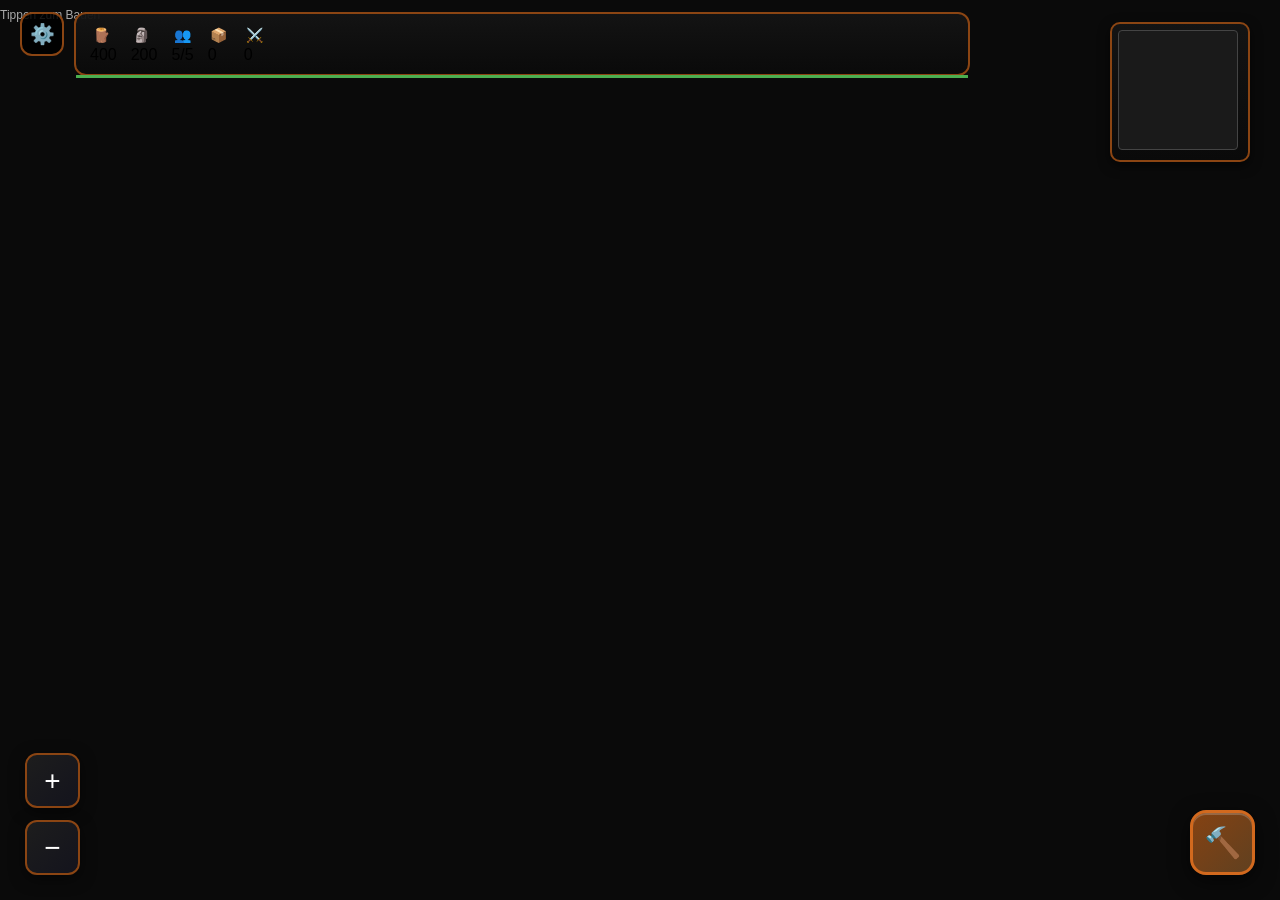
==== commit 36d4d7c2: "Rename index-1.html to index.html" ====
--- a/index.html
+++ b/index.html
@@ -7,20 +7,91 @@
     <style>
         * { margin: 0; padding: 0; box-sizing: border-box; touch-action: none; user-select: none; }
         body { overflow: hidden; background: #0a0a0a; font-family: 'Segoe UI', Tahoma, Geneva, Verdana, sans-serif; }
-        #gameCanvas { display: block; position: absolute; top: 0; left: 0; z-index: 1; }
-        #uiLayer { position: fixed; top: 0; left: 0; width: 100%; height: 100%; pointer-events: none; z-index: 10; }
+        #gameCanvas { display:block; position:absolute; top:0; left:0; width:100vw; height:100vh; z-index:1; }
+        #uiLayer { position:absolute; top:0; left:0; width:100%; height:100%; pointer-events:none; z-index:10; background:transparent; }
         .ui-element { pointer-events: auto; }
         
-        #resourceBar {
-            position: absolute; top: 10px; left: 50%; transform: translateX(-50%);
+        
+        #topHUD{
+            position: absolute;
+            top: 10px;
+            left: 10px;
+            right: 10px;
+            display: flex;
+            align-items: flex-start;
+            gap: 10px;
+            pointer-events: none;
+            z-index: 20;
+        }
+        #topHUD > .ui-element, #topHUD > #settingsBtn { pointer-events: auto; }
+
+        #settingsBtn.hud-btn{
+            width: 44px;
+            height: 44px;
+            border-radius: 12px;
+            background: rgba(0,0,0,0.85);
+            border: 2px solid #8b4513;
+            color: white;
+            font-size: 20px;
+            display: flex;
+            align-items: center;
+            justify-content: center;
+        }
+
+        #settingsPanel{
+            position: absolute;
+            top: 54px;
+            left: 10px;
+            width: min(320px, calc(100vw - 20px));
+            background: linear-gradient(180deg, rgba(20,20,20,0.98), rgba(10,10,10,0.98));
+            border: 2px solid #8b4513;
+            border-radius: 14px;
+            padding: 12px;
+            color: white;
+            box-shadow: 0 10px 30px rgba(0,0,0,0.55);
+            display: none;
+            z-index: 30;
+        }
+        #settingsPanel.open{ display: block; }
+        #settingsPanel .settings-title{
+            font-weight: 800;
+            font-size: 14px;
+            margin-bottom: 10px;
+            color: #ffd700;
+        }
+        #settingsPanel .settings-row{
+            display: flex;
+            align-items: center;
+            justify-content: space-between;
+            gap: 12px;
+            padding: 10px 0;
+            border-top: 1px solid rgba(255,255,255,0.08);
+        }
+        #settingsPanel .settings-row:first-of-type{ border-top: none; padding-top: 0; }
+        #settingsPanel .settings-label{ font-size: 13px; opacity: 0.95; }
+        #settingsPanel .settings-control{ display: flex; align-items: center; gap: 8px; }
+        #settingsPanel .settings-row-compact .settings-control{ font-size: 13px; opacity: 0.95; }
+
+        /* On very small screens keep the minimap slightly smaller */
+        @media (max-width: 360px){
+            #minimap{ width: 96px; height: 96px; }
+        }
+
+        #resourceBar{
+            position: relative;
+            flex: 1;
+            min-width: 0;
             background: linear-gradient(180deg, rgba(20,20,20,0.95), rgba(10,10,10,0.95));
-            border: 2px solid #8b4513; border-radius: 12px;
-            padding: 10px 25px; display: flex; gap: 30px; color: white; 
-            font-size: 14px; font-weight: bold;
-            box-shadow: 0 6px 20px rgba(0,0,0,0.8), inset 0 1px 0 rgba(255,255,255,0.1);
-            flex-wrap: wrap; justify-content: center; max-width: 95vw;
-            cursor: pointer;
-        }
+            border: 2px solid #8b4513;
+            border-radius: 12px;
+            padding: 8px 10px;
+            display: flex;
+            flex-wrap: wrap;
+            gap: 10px 14px;
+            justify-content: flex-start;
+            max-width: 100%;
+        }
+
         .resource { display: flex; align-items: center; gap: 6px; text-shadow: 0 2px 4px rgba(0,0,0,0.8); position: relative; }
         .resource-icon { width: 22px; height: 22px; border-radius: 4px; display: flex; align-items: center; justify-content: center; font-size: 14px; }
         .wood { background: linear-gradient(135deg, #8b4513, #654321); }
@@ -34,13 +105,6 @@
         .resource-fill.warning { background: #ff9800; }
         .resource-fill.critical { background: #f44336; }
         
-        #territoryInfo {
-            position: absolute; top: 60px; left: 50%; transform: translateX(-50%);
-            background: rgba(0,0,0,0.8); border: 2px solid #4169e1; border-radius: 8px;
-            padding: 8px 16px; color: #87ceeb; font-size: 12px; font-weight: bold;
-            display: none;
-        }
-        
         #minimapContainer {
             position: absolute; top: 10px; right: 10px; 
             background: linear-gradient(180deg, rgba(20,20,20,0.95), rgba(10,10,10,0.95));
@@ -98,20 +162,33 @@
         .zoomBtn:active { transform: scale(0.92); background: rgba(80,60,40,0.9); }
         
         #info { 
-            position: absolute; top: 70px; left: 15px; 
+            position: absolute; top: 10px; left: 10px; 
             color: #ddd; background: rgba(0,0,0,0.85); 
             padding: 12px; border-radius: 8px; font-size: 11px; 
-            pointer-events: none; max-width: 220px; line-height: 1.6;
+            pointer-events: none; max-width: 240px; line-height: 1.6;
             border: 1px solid #444;
+            display: none; /* mobile-first: hide */
         }
         
         #buildStatus { 
-            position: absolute; top: 50%; left: 50%; transform: translate(-50%, -50%); 
-            color: white; background: linear-gradient(135deg, rgba(0,0,0,0.95), rgba(20,20,20,0.95)); 
-            padding: 20px 35px; border-radius: 16px; font-size: 18px; font-weight: bold; 
-            display: none; border: 3px solid #d2691e; pointer-events: none; 
-            text-align: center; z-index: 15;
+            position: absolute;
+            left: 50%;
+            bottom: 120px;
+            top: auto;
+            transform: translateX(-50%);
+            color: white;
+            background: linear-gradient(135deg, rgba(0,0,0,0.95), rgba(20,20,20,0.95));
+            padding: 12px 16px;
+            border-radius: 14px;
+            font-size: 14px;
+            font-weight: bold;
+            display: none;
+            border: 2px solid #d2691e;
+            pointer-events: none;
+            text-align: center;
+            z-index: 15;
             box-shadow: 0 10px 40px rgba(0,0,0,0.8);
+            max-width: 90vw;
         }
         #buildStatusText { text-shadow: 0 2px 4px rgba(0,0,0,0.8); }
         
@@ -184,76 +261,137 @@
             cursor: pointer; font-size: 18px; display: flex;
             align-items: center; justify-content: center;
         }
-        
-        #gameSpeedControl {
-            position: absolute; top: 10px; left: 10px;
-            background: rgba(0,0,0,0.8); border: 2px solid #8b4513;
-            border-radius: 8px; padding: 8px; color: white;
-            display: flex; align-items: center; gap: 10px;
-        }
         .speed-btn {
             background: #8b4513; border: none; color: white;
             padding: 5px 10px; border-radius: 4px; cursor: pointer;
             font-weight: bold;
         }
         .speed-btn.active { background: #d2691e; }
-    </style>
+    
+        /* Responsive HUD tuning */
+        /* Mobile-first defaults (<= 520px) */
+        #info { display: none !important; }              /* remove control help overlay */
+        #buildStatus { display: none !important; }       /* remove build popup */
+
+        @media (max-width: 520px) {
+            #topHUD { left: 10px; right: 10px; top: 10px; gap: 10px; }
+
+            /* Settings button (top-left) smaller */
+            #settingsBtn.hud-btn{
+                width: 44px; height: 44px;
+                border-radius: 12px;
+                font-size: 22px;
+            }
+
+            /* Resource bar much more compact */
+            #resourceBar{
+                padding: 6px 10px;
+                gap: 10px;
+                border-radius: 12px;
+                max-width: calc(100vw - 74px - 20px); /* leave room for settings btn */
+            }
+            .resource-item { gap: 8px; }
+            .resource-icon { width: 18px; height: 18px; font-size: 12px; border-radius: 4px; }
+            .resource-value { font-size: 13px; line-height: 1; }
+            .resource-bar { height: 3px; }
+
+            /* Hide secondary HUD items on very small screens */
+            .resource-item:nth-child(4),
+            .resource-item:nth-child(5) { display: none; } /* 📦 storage + ⚔️ soldiers */
+
+            /* Minimap smaller */
+            #minimapContainer { width: 110px; height: 110px; }
+            #minimap { width: 100%; height: 100%; }
+        }
+
+        /* Larger phones / tablets */
+        @media (min-width: 521px) and (max-width: 899px) {
+            #topHUD { left: 14px; right: 14px; top: 12px; gap: 12px; }
+            #resourceBar { padding: 8px 12px; gap: 12px; }
+            #minimapContainer { width: 120px; height: 120px; }
+        }
+
+        /* Desktop / large screens */
+        @media (min-width: 900px) {
+            #topHUD { left: 20px; right: 20px; top: 12px; }
+            #resourceBar{
+                flex-wrap: nowrap;
+                padding: 10px 14px;
+                gap: 14px;
+                max-width: 70vw;
+            }
+            #minimapContainer { width: 140px; height: 140px; }
+        }
+</style>
 <base target="_blank">
 </head>
 <body>
     <canvas id="gameCanvas"></canvas>
     
     <div id="uiLayer">
-        <div id="gameSpeedControl" class="ui-element">
-            <span>⚡</span>
-            <button class="speed-btn active" onclick="game.setSpeed(1,this)">1x</button>
-            <button class="speed-btn" onclick="game.setSpeed(2,this)">2x</button>
-            <button class="speed-btn" onclick="game.setSpeed(3,this)">3x</button>
-        </div>
-        
-        <div id="resourceBar" class="ui-element" onclick="game.toggleStorageDetails()">
-            <div class="resource">
-                <div class="resource-icon wood">🪵</div>
-                <span id="woodCount">800</span>
-                <div class="resource-bar"><div class="resource-fill" id="woodBar" style="width: 0%"></div></div>
+
+        <div id="topHUD">
+            <button id="settingsBtn" class="ui-element hud-btn" aria-label="Einstellungen">⚙️</button>
+
+            <div id="resourceBar" class="ui-element">
+                <div class="resource-item">
+                    <div class="resource-icon">🪵</div>
+                    <div class="resource-info">
+                        <div class="resource-value" id="woodCount">400</div>
+                        <div class="resource-bar"><div class="resource-fill" id="woodFill"></div></div>
+                    </div>
+                </div>
+                <div class="resource-item">
+                    <div class="resource-icon">🗿</div>
+                    <div class="resource-info">
+                        <div class="resource-value" id="stoneCount">0</div>
+                        <div class="resource-bar"><div class="resource-fill" id="stoneFill"></div></div>
+                    </div>
+                </div>
+                <div class="resource-item">
+                    <div class="resource-icon">👥</div>
+                    <div class="resource-info">
+                        <div class="resource-value"><span id="popCount">5</span>/<span id="popMax">5</span></div>
+                        <div class="resource-bar"><div class="resource-fill" id="popFill"></div></div>
+                    </div>
+                </div>
+                <div class="resource-item">
+                    <div class="resource-icon">📦</div>
+                    <div class="resource-info">
+                        <div class="resource-value" id="storageCount">0</div>
+                        <div class="resource-bar"><div class="resource-fill" id="storageFill"></div></div>
+                    </div>
+                </div>
+                <div class="resource-item">
+                    <div class="resource-icon">⚔️</div>
+                    <div class="resource-info">
+                        <div class="resource-value" id="soldierCount">0</div>
+                        <div class="resource-bar"><div class="resource-fill" id="soldierFill"></div></div>
+                    </div>
+                </div>
             </div>
-            <div class="resource">
-                <div class="resource-icon stone">🪨</div>
-                <span id="stoneCount">400</span>
-                <div class="resource-bar"><div class="resource-fill" id="stoneBar" style="width: 0%"></div></div>
+
+            <div id="minimapContainer" class="ui-element">
+                <canvas id="minimap" width="120" height="120"></canvas>
             </div>
-            <div class="resource">
-                <div class="resource-icon food">🍞</div>
-                <span id="foodCount">400</span>
-                <div class="resource-bar"><div class="resource-fill" id="foodBar" style="width: 0%"></div></div>
-            </div>
-            <div class="resource">
-                <div class="resource-icon pop">👥</div>
-                <span id="popCount">5/5</span>
-            </div>
-            <div class="resource">
-                <div class="resource-icon planks">📦</div>
-                <span id="plankCount">0</span>
-                <div class="resource-bar"><div class="resource-fill" id="planksBar" style="width: 0%"></div></div>
-            </div>
-            <div class="resource">
-                <div class="resource-icon weapons">⚔️</div>
-                <span id="weaponCount">0</span>
-                <div class="resource-bar"><div class="resource-fill" id="weaponsBar" style="width: 0%"></div></div>
+
+            <div id="settingsPanel" class="ui-element" aria-hidden="true">
+                <div class="settings-title">Einstellungen</div>
+
+                <div class="settings-row">
+                    <div class="settings-label">⚡ Spielgeschwindigkeit</div>
+                    <div class="settings-control">
+                        <button class="speed-btn active" data-speed="1">1x</button>
+                        <button class="speed-btn" data-speed="2">2x</button>
+                        <button class="speed-btn" data-speed="3">3x</button>
+                    </div>
+                </div>
+                    <div class="settings-control"><span id="territorySize">400</span> Tiles</div>
+                </div>
             </div>
         </div>
-        
-        <div id="storageDetails" class="ui-element">
-            <button class="close-btn" onclick="game.toggleStorageDetails()">×</button>
-            <h3 style="margin-bottom: 15px; text-align: center; color: #d2691e;">📦 Lagerbestände</h3>
-            <div id="storageContent"></div>
-        </div>
-        
-        <div id="territoryInfo" class="ui-element">🏰 Territorium: <span id="territorySize">400</span> Tiles</div>
-        
-        <div id="minimapContainer" class="ui-element">
-            <canvas id="minimap" width="120" height="120"></canvas>
-        </div>
+
+
         
         <div id="buildMenu" class="ui-element">
             <div class="build-item" data-building="lumberjack" data-cost="wood:40,stone:10"><div class="build-icon">🪓</div><div class="build-size">2×2</div><div>Holzfäller</div><div class="build-cost">🪵40 🪨10</div></div>
@@ -276,16 +414,6 @@
             <button class="zoomBtn" id="zoomIn">+</button>
             <button class="zoomBtn" id="zoomOut">−</button>
         </div>
-        
-        <div id="info">
-            🖱️ <b>Ziehen</b> = Kamera<br>
-            🔨 = Bauen | ✕ = Abbrechen<br>
-            <b>R</b> = +100 Holz | <b>S</b> = +50 Stein<br>
-            <b>Klick auf Ressourcen</b> = Lagerdetails
-        </div>
-        
-        <div id="buildStatus">
-            <div id="buildStatusText">Wähle eine Position</div>
             <div style="font-size: 12px; margin-top: 8px; color: #aaa;">Tippen zum Bauen</div>
         </div>
         
@@ -384,6 +512,36 @@
     const buildMenu = document.getElementById('buildMenu');
     const cancelBtn = document.getElementById('cancelBuildBtn');
 
+
+    // Settings (mobile-first HUD)
+    const settingsBtn = document.getElementById('settingsBtn');
+    const settingsPanel = document.getElementById('settingsPanel');
+    if (settingsBtn && settingsPanel) {
+        settingsBtn.addEventListener('click', (e) => {
+            e.stopPropagation();
+            settingsPanel.classList.toggle('open');
+            settingsPanel.setAttribute('aria-hidden', settingsPanel.classList.contains('open') ? 'false' : 'true');
+        });
+
+        // Close when tapping outside
+        document.addEventListener('click', (e) => {
+            if (!settingsPanel.classList.contains('open')) return;
+            const target = e.target;
+            if (settingsPanel.contains(target) || settingsBtn.contains(target)) return;
+            settingsPanel.classList.remove('open');
+            settingsPanel.setAttribute('aria-hidden', 'true');
+        });
+
+        // Speed buttons inside settings
+        settingsPanel.querySelectorAll('.speed-btn').forEach((btn) => {
+            btn.addEventListener('click', (e) => {
+                e.stopPropagation();
+                const speed = parseInt(btn.dataset.speed || '1', 10);
+                this.setSpeed(speed, btn);
+            });
+        });
+    }
+
     if (buildBtn && buildMenu) {
         buildBtn.addEventListener('click', (e) => {
             e.stopPropagation();
@@ -489,8 +647,14 @@
     },
     
     resize() {
-        canvas.width = window.innerWidth;
-        canvas.height = window.innerHeight;
+        const dpr = window.devicePixelRatio || 1;
+        // Match the CSS size (100vw/100vh) and render at device pixel ratio for crispness.
+        const w = Math.floor(window.innerWidth * dpr);
+        const h = Math.floor(window.innerHeight * dpr);
+        canvas.width = w;
+        canvas.height = h;
+        // Use CSS pixels for all game math (camera, UI), so scale the context once.
+        ctx.setTransform(dpr, 0, 0, dpr, 0, 0);
     },
 
     loadAssets() {
@@ -1470,6 +1634,15 @@
             end();
         });
 
+
+        // Mouse-wheel zoom (desktop)
+        canvas.addEventListener('wheel', (e) => {
+            // Allow wheel zoom without scrolling the page
+            e.preventDefault();
+            const factor = e.deltaY < 0 ? 1.10 : 1 / 1.10;
+            this.zoom(factor, e.clientX, e.clientY);
+        }, { passive: false });
+
         // Hard-stop: if focus is lost, never keep dragging
         window.addEventListener('blur', end);
     },
@@ -1614,27 +1787,28 @@
         camera.x = (canvas.width / 2) - (tx * CONFIG.TILE_SIZE * camera.zoom);
         camera.y = (canvas.height / 2) - (ty * CONFIG.TILE_SIZE * camera.zoom);
     },
-    
+
+    // Zoom around a screen point (defaults to screen center). Keeps the world-point under the cursor stable.
+    zoom(factor, sx = canvas.width / 2, sy = canvas.height / 2) {
+        const oldZoom = camera.zoom;
+        const newZoom = Math.min(CONFIG.CAMERA.maxZoom, Math.max(CONFIG.CAMERA.minZoom, oldZoom * factor));
+        if (newZoom === oldZoom) return;
+
+        const worldX = (sx - camera.x) / (CONFIG.TILE_SIZE * oldZoom);
+        const worldY = (sy - camera.y) / (CONFIG.TILE_SIZE * oldZoom);
+
+        camera.zoom = newZoom;
+
+        camera.x = sx - worldX * CONFIG.TILE_SIZE * newZoom;
+        camera.y = sy - worldY * CONFIG.TILE_SIZE * newZoom;
+    },
+
     zoomIn() {
-        if (camera.zoom < CONFIG.CAMERA.maxZoom) {
-            const oz = camera.zoom;
-            camera.zoom = Math.min(camera.zoom + 0.2, CONFIG.CAMERA.maxZoom);
-            const zf = camera.zoom / oz;
-            const cx = canvas.width / 2, cy = canvas.height / 2;
-            camera.x = cx - (cx - camera.x) * zf;
-            camera.y = cy - (cy - camera.y) * zf;
-        }
+        this.zoom(1.15);
     },
     
     zoomOut() {
-        if (camera.zoom > CONFIG.CAMERA.minZoom) {
-            const oz = camera.zoom;
-            camera.zoom = Math.max(camera.zoom - 0.2, CONFIG.CAMERA.minZoom);
-            const zf = camera.zoom / oz;
-            const cx = canvas.width / 2, cy = canvas.height / 2;
-            camera.x = cx - (cx - camera.x) * zf;
-            camera.y = cy - (cy - camera.y) * zf;
-        }
+        this.zoom(1/1.15);
     },
     
     enterBuildMode(bt) {
@@ -1642,8 +1816,9 @@
         document.getElementById('buildMenu').classList.remove('active');
         document.querySelectorAll('.build-item').forEach(i => i.classList.remove('selected'));
         document.querySelector(`[data-building="${bt}"]`).classList.add('selected');
-        document.getElementById('buildStatusText').textContent = `${BUILDINGS[bt].name} bauen`;
-        document.getElementById('buildStatus').style.display = 'block';
+        // Build popup intentionally disabled on mobile (no buildStatus overlay)
+        // (document.getElementById('buildStatusText') || {style:{},textContent:''}).textContent = `${BUILDINGS[bt].name} bauen`;
+        // document.getElementById('buildStatus').style.display = 'block';
         document.getElementById('cancelBuildBtn').classList.add('active');
         document.getElementById('buildMenuBtn').classList.remove('active');
         document.getElementById('militaryPanel').classList.remove('active');
@@ -1651,7 +1826,8 @@
     
     exitBuildMode() {
         selectedBuilding = null; isBuildMode = false;
-        document.getElementById('buildStatus').style.display = 'none';
+        const bs = document.getElementById('buildStatus');
+        if (bs) bs.style.display = 'none';
         document.getElementById('cancelBuildBtn').classList.remove('active');
         document.querySelectorAll('.build-item').forEach(i => i.classList.remove('selected'));
         selectedBarracks = null;
@@ -1718,10 +1894,7 @@
                 if (fogMap[y][x] === 0) territoryTiles++;
             }
         }
-        document.getElementById('territorySize').textContent = territoryTiles;
-        document.getElementById('territoryInfo').style.display = 'block';
-        
-        // Update storage details if open
+        document.getElementById('territorySize').textContent = territoryTiles;        // Update storage details if open
         if (document.getElementById('storageDetails').classList.contains('active')) {
             this.updateStorageDetails();
         }
@@ -1732,7 +1905,11 @@
         ctx.fillStyle = '#0a0a0a';
         ctx.fillRect(0, 0, canvas.width, canvas.height);
         
-        this.renderMap();
+                // Heartbeat marker (helps detect render issues)
+        ctx.fillStyle = 'rgba(255,0,0,0.25)';
+        ctx.fillRect(6, 6, 6, 6);
+        
+this.renderMap();
         this.renderDecorTrees();
         this.renderTerritoryOverlay();
         this.renderBuildings();
@@ -2307,7 +2484,7 @@
     }
 };
 
-game.init();
+window.addEventListener('DOMContentLoaded', () => game.init());
 
 </script>
 </body>
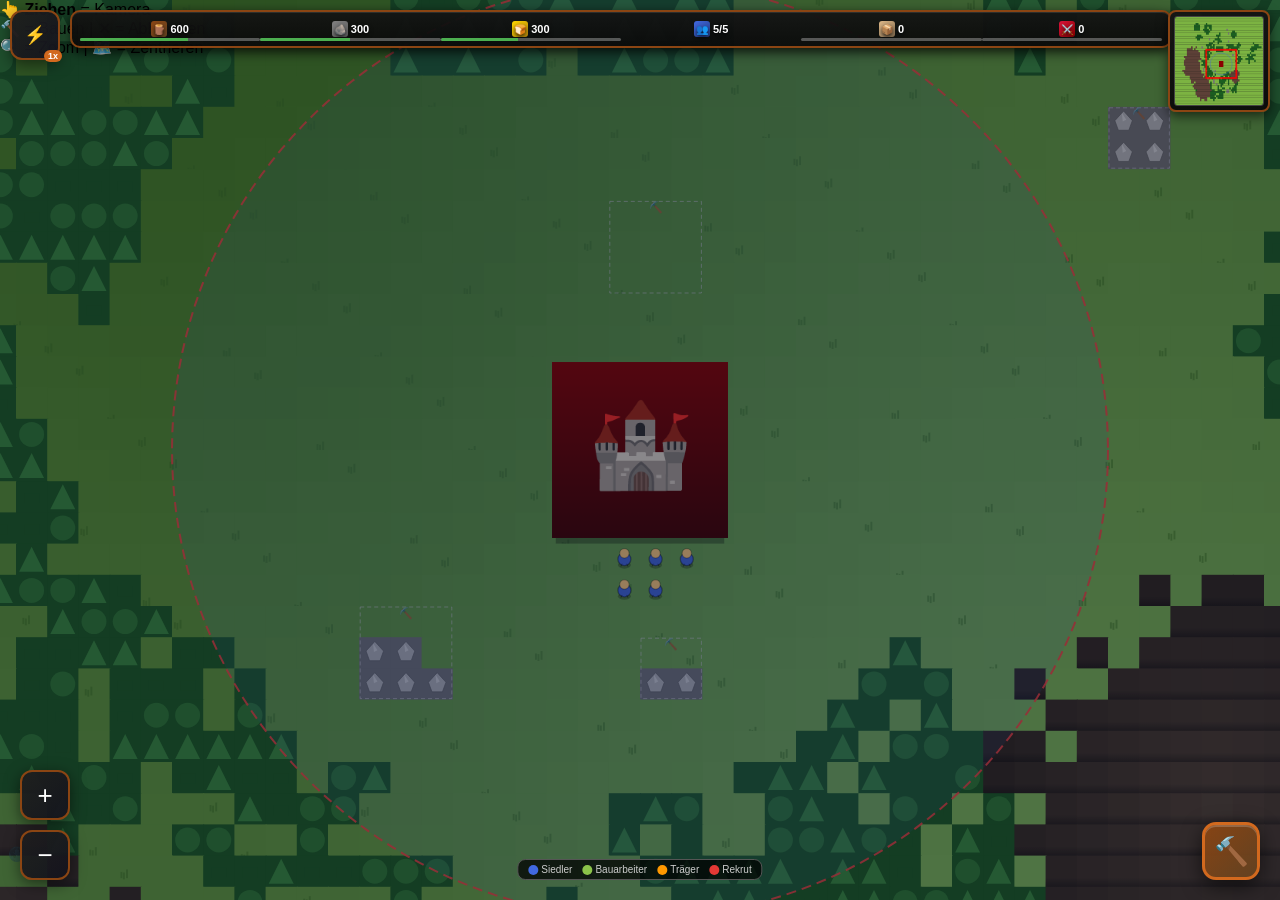
==== commit efc40092: "Rename index_v19_polish.html to index.html" ====
--- a/index.html
+++ b/index.html
@@ -2,98 +2,33 @@
 <html lang="de">
 <head>
     <meta charset="UTF-8">
-    <meta name="viewport" content="width=device-width, initial-scale=1.0, maximum-scale=1.0, user-scalable=no">
+    <meta name="viewport" content="width=device-width, initial-scale=1.0">
     <title>Siedler 2.0 - Korrigiert</title>
     <style>
-        * { margin: 0; padding: 0; box-sizing: border-box; touch-action: none; user-select: none; }
+        * { margin: 0; padding: 0; box-sizing: border-box; user-select: none; }
+        #uiLayer, #uiLayer * { touch-action: pan-x pan-y; }
         body { overflow: hidden; background: #0a0a0a; font-family: 'Segoe UI', Tahoma, Geneva, Verdana, sans-serif; }
-        #gameCanvas { display:block; position:absolute; top:0; left:0; width:100vw; height:100vh; z-index:1; }
-        #uiLayer { position:absolute; top:0; left:0; width:100%; height:100%; pointer-events:none; z-index:10; background:transparent; }
+        #gameCanvas { display: block; position: absolute; top: 0; left: 0; z-index: 1; 
+    touch-action: none;
+}
+        #uiLayer { position: fixed; top: 0; left: 0; width: 100%; height: 100%; pointer-events: none; z-index: 10; }
         .ui-element { pointer-events: auto; }
         
-        
-        #topHUD{
-            position: absolute;
-            top: 10px;
-            left: 10px;
-            right: 10px;
-            display: flex;
-            align-items: flex-start;
-            gap: 10px;
-            pointer-events: none;
-            z-index: 20;
-        }
-        #topHUD > .ui-element, #topHUD > #settingsBtn { pointer-events: auto; }
-
-        #settingsBtn.hud-btn{
-            width: 44px;
-            height: 44px;
-            border-radius: 12px;
-            background: rgba(0,0,0,0.85);
-            border: 2px solid #8b4513;
-            color: white;
-            font-size: 20px;
-            display: flex;
-            align-items: center;
-            justify-content: center;
-        }
-
-        #settingsPanel{
-            position: absolute;
-            top: 54px;
-            left: 10px;
-            width: min(320px, calc(100vw - 20px));
-            background: linear-gradient(180deg, rgba(20,20,20,0.98), rgba(10,10,10,0.98));
-            border: 2px solid #8b4513;
-            border-radius: 14px;
-            padding: 12px;
-            color: white;
-            box-shadow: 0 10px 30px rgba(0,0,0,0.55);
-            display: none;
-            z-index: 30;
-        }
-        #settingsPanel.open{ display: block; }
-        #settingsPanel .settings-title{
-            font-weight: 800;
-            font-size: 14px;
-            margin-bottom: 10px;
-            color: #ffd700;
-        }
-        #settingsPanel .settings-row{
-            display: flex;
-            align-items: center;
-            justify-content: space-between;
-            gap: 12px;
-            padding: 10px 0;
-            border-top: 1px solid rgba(255,255,255,0.08);
-        }
-        #settingsPanel .settings-row:first-of-type{ border-top: none; padding-top: 0; }
-        #settingsPanel .settings-label{ font-size: 13px; opacity: 0.95; }
-        #settingsPanel .settings-control{ display: flex; align-items: center; gap: 8px; }
-        #settingsPanel .settings-row-compact .settings-control{ font-size: 13px; opacity: 0.95; }
-
-        /* On very small screens keep the minimap slightly smaller */
-        @media (max-width: 360px){
-            #minimap{ width: 96px; height: 96px; }
-        }
-
-        #resourceBar{
-            position: relative;
-            flex: 1;
-            min-width: 0;
+        #resourceBar {
+            position: absolute; top: 10px; 
+            left: 70px; /* after speed button (50px) + 10px margin + 10px start */
+            right: calc(108px + env(safe-area-inset-right, 0px)); /* leave room for minimap (90+4+4+10=108) */
             background: linear-gradient(180deg, rgba(20,20,20,0.95), rgba(10,10,10,0.95));
-            border: 2px solid #8b4513;
-            border-radius: 12px;
-            padding: 8px 10px;
-            display: flex;
-            flex-wrap: wrap;
-            gap: 10px 14px;
-            justify-content: flex-start;
-            max-width: 100%;
-        }
-
-        .resource { display: flex; align-items: center; gap: 6px; text-shadow: 0 2px 4px rgba(0,0,0,0.8); position: relative; }
-        .resource-icon { width: 22px; height: 22px; border-radius: 4px; display: flex; align-items: center; justify-content: center; font-size: 14px; }
+            border: 2px solid #8b4513; border-radius: 10px;
+            padding: 6px 8px; display: flex; gap: 0; color: white; 
+            font-size: 11px; font-weight: bold;
+            box-shadow: 0 4px 12px rgba(0,0,0,0.8), inset 0 1px 0 rgba(255,255,255,0.1);
+            flex-wrap: nowrap; justify-content: space-around; align-items: center;
+            cursor: pointer; overflow: hidden;
+            min-height: 38px;
+        }
+        .resource { display: flex; align-items: center; gap: 3px; text-shadow: 0 2px 4px rgba(0,0,0,0.8); position: relative; flex: 1; justify-content: center; }
+        .resource-icon { width: 16px; height: 16px; border-radius: 3px; display: flex; align-items: center; justify-content: center; font-size: 10px; flex-shrink: 0; }
         .wood { background: linear-gradient(135deg, #8b4513, #654321); }
         .stone { background: linear-gradient(135deg, #808080, #606060); }
         .food { background: linear-gradient(135deg, #ffd700, #b8860b); }
@@ -105,98 +40,114 @@
         .resource-fill.warning { background: #ff9800; }
         .resource-fill.critical { background: #f44336; }
         
+        #territoryInfo { display: none !important; }
+        
         #minimapContainer {
             position: absolute; top: 10px; right: 10px; 
             background: linear-gradient(180deg, rgba(20,20,20,0.95), rgba(10,10,10,0.95));
-            border: 2px solid #8b4513; border-radius: 10px; padding: 6px; cursor: pointer;
+            border: 2px solid #8b4513; border-radius: 8px; padding: 4px; cursor: pointer;
             box-shadow: 0 4px 12px rgba(0,0,0,0.6);
-        }
-        #minimap { width: 120px; height: 120px; background: #1a1a1a; border: 1px solid #444; display: block; border-radius: 4px; }
+            right: max(10px, env(safe-area-inset-right));
+        }
+        #minimap { width: 90px; height: 90px; background: #1a1a1a; border: 1px solid #444; display: block; border-radius: 3px; }
         
         #buildMenuBtn {
-            position: absolute; bottom: 25px; right: 25px; width: 65px; height: 65px;
+            position: absolute; 
+            bottom: calc(20px + env(safe-area-inset-bottom, 0px)); 
+            right: calc(20px + env(safe-area-inset-right, 0px));
+            width: 58px; height: 58px;
             background: linear-gradient(135deg, rgba(139, 69, 19, 0.95), rgba(101, 67, 33, 0.95));
-            border: 3px solid #d2691e; border-radius: 16px;
-            color: white; font-size: 30px; cursor: pointer; display: flex;
+            border: 3px solid #d2691e; border-radius: 14px;
+            color: white; font-size: 28px; cursor: pointer; display: flex;
             align-items: center; justify-content: center; 
             box-shadow: 0 6px 20px rgba(0,0,0,0.6), inset 0 2px 0 rgba(255,255,255,0.2);
-            transition: all 0.2s; z-index: 20;
+            transition: all 0.15s; z-index: 20;
         }
         #buildMenuBtn:active { transform: scale(0.92); }
         #buildMenuBtn.active { background: linear-gradient(135deg, rgba(210, 105, 30, 0.95), rgba(180, 82, 20, 0.95)); border-color: #ff8c00; box-shadow: 0 0 20px rgba(255,140,0,0.4); }
         
         #buildMenu {
-            position: absolute; bottom: 100px; left: 50%; transform: translateX(-50%);
+            position: absolute; 
+            bottom: calc(88px + env(safe-area-inset-bottom, 0px)); 
+            left: 50%; transform: translateX(-50%);
             background: linear-gradient(180deg, rgba(25,25,25,0.98), rgba(15,15,15,0.98));
             border: 3px solid #8b4513; border-radius: 16px;
-            padding: 12px; display: none; grid-template-columns: repeat(4, 85px); gap: 10px;
+            padding: 10px; display: none; 
+            grid-template-columns: repeat(4, minmax(72px, 80px)); 
+            gap: 8px;
             box-shadow: 0 10px 40px rgba(0,0,0,0.9);
-            max-height: 70vh; overflow-y: auto;
+            max-height: 60vh; overflow-y: auto;
+            -webkit-overflow-scrolling: touch;
+            width: min(380px, 96vw);
         }
         #buildMenu.active { display: grid; }
+        @media (max-width: 400px) {
+            #buildMenu { grid-template-columns: repeat(3, 1fr); }
+        }
         
         .build-item {
             background: linear-gradient(135deg, rgba(60, 40, 20, 0.8), rgba(40, 25, 10, 0.8));
             border: 2px solid #8b4513; border-radius: 10px;
             display: flex; flex-direction: column; align-items: center; justify-content: center;
-            color: white; font-size: 10px; cursor: pointer; transition: all 0.2s; 
-            height: 90px; padding: 5px; text-align: center;
+            color: white; font-size: 9px; cursor: pointer; transition: background 0.15s, border-color 0.15s; 
+            height: 78px; padding: 4px; text-align: center;
             box-shadow: inset 0 1px 0 rgba(255,255,255,0.1);
         }
-        .build-item:hover { transform: translateY(-3px); box-shadow: 0 6px 20px rgba(0,0,0,0.4); border-color: #d2691e; }
+        .build-item:active { background: linear-gradient(135deg, rgba(100,70,30,0.9), rgba(70,45,15,0.9)); border-color: #d2691e; }
         .build-item.selected { background: linear-gradient(135deg, rgba(255, 140, 0, 0.9), rgba(200, 100, 0, 0.9)); border-color: #ffd700; box-shadow: 0 0 20px rgba(255, 215, 0, 0.5); }
         .build-item.disabled { opacity: 0.4; cursor: not-allowed; }
-        .build-icon { font-size: 24px; margin-bottom: 3px; filter: drop-shadow(0 2px 4px rgba(0,0,0,0.5)); }
-        .build-size { font-size: 9px; color: #aaa; margin-bottom: 2px; }
-        .build-cost { font-size: 9px; color: #ddd; line-height: 1.3; }
-        
-        #zoomControls { position: absolute; bottom: 25px; left: 25px; display: flex; flex-direction: column; gap: 12px; }
+        .build-icon { font-size: 22px; margin-bottom: 2px; filter: drop-shadow(0 2px 4px rgba(0,0,0,0.5)); }
+        .build-size { font-size: 8px; color: #aaa; margin-bottom: 1px; }
+        .build-cost { font-size: 8px; color: #ddd; line-height: 1.3; }
+        
+        #zoomControls { 
+            position: absolute; 
+            bottom: calc(20px + env(safe-area-inset-bottom, 0px)); 
+            left: calc(20px + env(safe-area-inset-left, 0px)); 
+            display: flex; flex-direction: column; gap: 10px; 
+        }
         .zoomBtn { 
-            width: 55px; height: 55px; font-size: 28px; 
+            width: 50px; height: 50px; font-size: 26px; 
             background: linear-gradient(135deg, rgba(30,30,30,0.95), rgba(20,20,30,0.95));
             color: white; border: 2px solid #8b4513; border-radius: 12px; 
             cursor: pointer; user-select: none; 
             box-shadow: 0 4px 15px rgba(0,0,0,0.5);
-            transition: all 0.2s; pointer-events: auto;
-        }
-        .zoomBtn:active { transform: scale(0.92); background: rgba(80,60,40,0.9); }
-        
-        #info { 
-            position: absolute; top: 10px; left: 10px; 
-            color: #ddd; background: rgba(0,0,0,0.85); 
-            padding: 12px; border-radius: 8px; font-size: 11px; 
-            pointer-events: none; max-width: 240px; line-height: 1.6;
-            border: 1px solid #444;
-            display: none; /* mobile-first: hide */
-        }
+            transition: background 0.15s; pointer-events: auto;
+            display: flex; align-items: center; justify-content: center;
+        }
+        .zoomBtn:active { background: rgba(80,60,40,0.95); transform: scale(0.92); }
+        
+        #legend {
+            position: absolute;
+            bottom: calc(20px + env(safe-area-inset-bottom, 0px));
+            left: 50%; transform: translateX(-50%);
+            background: rgba(0,0,0,0.75); border: 1px solid #555;
+            border-radius: 8px; padding: 4px 10px;
+            display: flex; gap: 10px; align-items: center;
+            font-size: 10px; color: #ccc; pointer-events: none;
+            white-space: nowrap;
+        }
+        .leg { display: flex; align-items: center; gap: 3px; }
+        .leg-dot { width: 10px; height: 10px; border-radius: 50%; flex-shrink: 0; }
         
         #buildStatus { 
-            position: absolute;
-            left: 50%;
-            bottom: 120px;
-            top: auto;
-            transform: translateX(-50%);
-            color: white;
-            background: linear-gradient(135deg, rgba(0,0,0,0.95), rgba(20,20,20,0.95));
-            padding: 12px 16px;
-            border-radius: 14px;
-            font-size: 14px;
-            font-weight: bold;
-            display: none;
-            border: 2px solid #d2691e;
-            pointer-events: none;
-            text-align: center;
-            z-index: 15;
+            position: absolute; top: 50%; left: 50%; transform: translate(-50%, -50%); 
+            color: white; background: linear-gradient(135deg, rgba(0,0,0,0.95), rgba(20,20,20,0.95)); 
+            padding: 20px 35px; border-radius: 16px; font-size: 18px; font-weight: bold; 
+            display: none; border: 3px solid #d2691e; pointer-events: none; 
+            text-align: center; z-index: 15;
             box-shadow: 0 10px 40px rgba(0,0,0,0.8);
-            max-width: 90vw;
         }
         #buildStatusText { text-shadow: 0 2px 4px rgba(0,0,0,0.8); }
         
         #cancelBuildBtn { 
-            position: absolute; bottom: 100px; right: 25px; width: 55px; height: 55px; 
+            position: absolute; 
+            bottom: calc(88px + env(safe-area-inset-bottom, 0px)); 
+            right: calc(20px + env(safe-area-inset-right, 0px));
+            width: 50px; height: 50px; 
             background: linear-gradient(135deg, rgba(211, 47, 47, 0.95), rgba(180, 30, 30, 0.95)); 
             border: 3px solid #f44336; border-radius: 50%; 
-            color: white; font-size: 28px; cursor: pointer; 
+            color: white; font-size: 24px; cursor: pointer; 
             display: none; align-items: center; justify-content: center; 
             box-shadow: 0 6px 20px rgba(0,0,0,0.5); z-index: 20; 
             animation: pulse 1.5s infinite;
@@ -205,11 +156,11 @@
         @keyframes pulse { 0%, 100% { transform: scale(1); box-shadow: 0 0 0 0 rgba(244, 67, 54, 0.4); } 50% { transform: scale(1.05); box-shadow: 0 0 20px 10px rgba(244, 67, 54, 0); } }
         
         #militaryPanel {
-            position: absolute; top: 50%; right: 10px; transform: translateY(-50%);
+            position: absolute; top: 115px; right: 10px; transform: none;
             background: linear-gradient(180deg, rgba(20,20,20,0.95), rgba(10,10,10,0.95));
             border: 2px solid #8b0000; border-radius: 12px;
-            padding: 15px; display: none; flex-direction: column; gap: 10px;
-            color: white; font-size: 12px; max-width: 200px;
+            padding: 12px; display: none; flex-direction: column; gap: 8px;
+            color: white; font-size: 12px; max-width: 160px;
         }
         #militaryPanel.active { display: flex; }
         .military-btn {
@@ -218,180 +169,143 @@
             padding: 10px; cursor: pointer; text-align: center;
             transition: all 0.2s;
         }
-        .military-btn:hover { background: linear-gradient(135deg, #a00000, #700000); transform: translateX(-3px); }
+        .military-btn:active { background: linear-gradient(135deg, #a00000, #700000); }
         .military-btn.disabled { opacity: 0.4; cursor: not-allowed; }
         
         #notification {
-            position: absolute; top: 120px; left: 50%; transform: translateX(-50%);
+            position: absolute; top: 78px; left: 50%; transform: translateX(-50%);
             background: linear-gradient(135deg, rgba(139, 0, 0, 0.95), rgba(100, 0, 0, 0.95));
-            color: white; padding: 12px 30px; border-radius: 8px;
+            color: white; padding: 8px 20px; border-radius: 8px;
             font-weight: bold; display: none; border: 2px solid #ff4444;
             box-shadow: 0 6px 25px rgba(139, 0, 0, 0.5);
             animation: slideDown 0.3s ease-out;
-            z-index: 100;
+            z-index: 100; font-size: 13px; white-space: nowrap;
+            max-width: calc(100vw - 20px); overflow: hidden; text-overflow: ellipsis;
         }
         @keyframes slideDown { from { transform: translateX(-50%) translateY(-20px); opacity: 0; } to { transform: translateX(-50%) translateY(0); opacity: 1; } }
         
-        #storageWarning {
-            position: absolute; bottom: 200px; left: 50%; transform: translateX(-50%);
-            color: #ff6b6b; font-weight: bold; font-size: 14px;
-            text-shadow: 0 2px 4px rgba(0,0,0,0.9); display: none;
-            background: rgba(0,0,0,0.8); padding: 8px 20px; border-radius: 20px;
-            border: 2px solid #ff4444;
-            z-index: 50;
-        }
+        #storageWarning { display: none !important; }
         
         #storageDetails {
             position: absolute; top: 50%; left: 50%; transform: translate(-50%, -50%);
             background: linear-gradient(180deg, rgba(30,30,30,0.98), rgba(20,20,20,0.98));
             border: 3px solid #8b4513; border-radius: 16px;
             padding: 20px; display: none; flex-direction: column;
-            color: white; font-size: 14px; min-width: 300px;
+            color: white; font-size: 14px; 
+            width: min(320px, 90vw);
             box-shadow: 0 10px 40px rgba(0,0,0,0.9);
             z-index: 30;
             pointer-events: auto;
+            -webkit-overflow-scrolling: touch;
         }
         #storageDetails.active { display: flex; }
         .storage-row { display: flex; justify-content: space-between; padding: 8px 0; border-bottom: 1px solid #444; }
         .storage-row:last-child { border-bottom: none; }
         .close-btn {
-            position: absolute; top: 10px; right: 10px;
+            position: absolute; top: 8px; right: 8px;
             background: #f44336; border: none; color: white;
-            width: 30px; height: 30px; border-radius: 50%;
-            cursor: pointer; font-size: 18px; display: flex;
+            width: 36px; height: 36px; border-radius: 50%;
+            cursor: pointer; font-size: 20px; display: flex;
             align-items: center; justify-content: center;
         }
+        
+        #gameSpeedControl {
+            position: absolute; top: 10px; left: 10px;
+            display: flex; flex-direction: column; align-items: flex-start; gap: 6px;
+            z-index: 20;
+        }
+        #speedToggleBtn {
+            background: linear-gradient(135deg, rgba(30,30,30,0.95), rgba(20,20,30,0.95));
+            border: 2px solid #8b4513; border-radius: 12px;
+            color: white; font-size: 18px; cursor: pointer;
+            width: 50px; height: 50px;
+            display: flex; align-items: center; justify-content: center;
+            box-shadow: 0 4px 15px rgba(0,0,0,0.5);
+            pointer-events: auto;
+            position: relative;
+        }
+        #speedToggleBtn:active { background: rgba(80,60,40,0.95); transform: scale(0.92); }
+        #speedBadge {
+            position: absolute; bottom: -4px; right: -4px;
+            background: #d2691e; border-radius: 8px;
+            font-size: 9px; font-weight: bold; color: white;
+            padding: 1px 4px; pointer-events: none;
+        }
+        #speedPanel {
+            display: none; flex-direction: column; gap: 6px;
+            background: rgba(0,0,0,0.9); border: 2px solid #8b4513;
+            border-radius: 10px; padding: 8px;
+        }
+        #speedPanel.open { display: flex; }
         .speed-btn {
-            background: #8b4513; border: none; color: white;
-            padding: 5px 10px; border-radius: 4px; cursor: pointer;
-            font-weight: bold;
-        }
-        .speed-btn.active { background: #d2691e; }
-    
-        /* Responsive HUD tuning */
-        /* Mobile-first defaults (<= 520px) */
-        #info { display: none !important; }              /* remove control help overlay */
-        #buildStatus { display: none !important; }       /* remove build popup */
-
-        @media (max-width: 520px) {
-            #topHUD { left: 10px; right: 10px; top: 10px; gap: 10px; }
-
-            /* Settings button (top-left) smaller */
-            #settingsBtn.hud-btn{
-                width: 44px; height: 44px;
-                border-radius: 12px;
-                font-size: 22px;
-            }
-
-            /* Resource bar much more compact */
-            #resourceBar{
-                padding: 6px 10px;
-                gap: 10px;
-                border-radius: 12px;
-                max-width: calc(100vw - 74px - 20px); /* leave room for settings btn */
-            }
-            .resource-item { gap: 8px; }
-            .resource-icon { width: 18px; height: 18px; font-size: 12px; border-radius: 4px; }
-            .resource-value { font-size: 13px; line-height: 1; }
-            .resource-bar { height: 3px; }
-
-            /* Hide secondary HUD items on very small screens */
-            .resource-item:nth-child(4),
-            .resource-item:nth-child(5) { display: none; } /* 📦 storage + ⚔️ soldiers */
-
-            /* Minimap smaller */
-            #minimapContainer { width: 110px; height: 110px; }
-            #minimap { width: 100%; height: 100%; }
-        }
-
-        /* Larger phones / tablets */
-        @media (min-width: 521px) and (max-width: 899px) {
-            #topHUD { left: 14px; right: 14px; top: 12px; gap: 12px; }
-            #resourceBar { padding: 8px 12px; gap: 12px; }
-            #minimapContainer { width: 120px; height: 120px; }
-        }
-
-        /* Desktop / large screens */
-        @media (min-width: 900px) {
-            #topHUD { left: 20px; right: 20px; top: 12px; }
-            #resourceBar{
-                flex-wrap: nowrap;
-                padding: 10px 14px;
-                gap: 14px;
-                max-width: 70vw;
-            }
-            #minimapContainer { width: 140px; height: 140px; }
-        }
-</style>
+            background: rgba(139,69,19,0.7); border: 1px solid #8b4513; color: white;
+            padding: 8px 14px; border-radius: 6px; cursor: pointer;
+            font-weight: bold; font-size: 13px; min-width: 60px; text-align: center;
+        }
+        .speed-btn:active { background: #d2691e; }
+        .speed-btn.active { background: #d2691e; border-color: #ff8c00; }
+    </style>
 <base target="_blank">
 </head>
 <body>
     <canvas id="gameCanvas"></canvas>
     
     <div id="uiLayer">
-
-        <div id="topHUD">
-            <button id="settingsBtn" class="ui-element hud-btn" aria-label="Einstellungen">⚙️</button>
-
-            <div id="resourceBar" class="ui-element">
-                <div class="resource-item">
-                    <div class="resource-icon">🪵</div>
-                    <div class="resource-info">
-                        <div class="resource-value" id="woodCount">400</div>
-                        <div class="resource-bar"><div class="resource-fill" id="woodFill"></div></div>
-                    </div>
-                </div>
-                <div class="resource-item">
-                    <div class="resource-icon">🗿</div>
-                    <div class="resource-info">
-                        <div class="resource-value" id="stoneCount">0</div>
-                        <div class="resource-bar"><div class="resource-fill" id="stoneFill"></div></div>
-                    </div>
-                </div>
-                <div class="resource-item">
-                    <div class="resource-icon">👥</div>
-                    <div class="resource-info">
-                        <div class="resource-value"><span id="popCount">5</span>/<span id="popMax">5</span></div>
-                        <div class="resource-bar"><div class="resource-fill" id="popFill"></div></div>
-                    </div>
-                </div>
-                <div class="resource-item">
-                    <div class="resource-icon">📦</div>
-                    <div class="resource-info">
-                        <div class="resource-value" id="storageCount">0</div>
-                        <div class="resource-bar"><div class="resource-fill" id="storageFill"></div></div>
-                    </div>
-                </div>
-                <div class="resource-item">
-                    <div class="resource-icon">⚔️</div>
-                    <div class="resource-info">
-                        <div class="resource-value" id="soldierCount">0</div>
-                        <div class="resource-bar"><div class="resource-fill" id="soldierFill"></div></div>
-                    </div>
-                </div>
-            </div>
-
-            <div id="minimapContainer" class="ui-element">
-                <canvas id="minimap" width="120" height="120"></canvas>
-            </div>
-
-            <div id="settingsPanel" class="ui-element" aria-hidden="true">
-                <div class="settings-title">Einstellungen</div>
-
-                <div class="settings-row">
-                    <div class="settings-label">⚡ Spielgeschwindigkeit</div>
-                    <div class="settings-control">
-                        <button class="speed-btn active" data-speed="1">1x</button>
-                        <button class="speed-btn" data-speed="2">2x</button>
-                        <button class="speed-btn" data-speed="3">3x</button>
-                    </div>
-                </div>
-                    <div class="settings-control"><span id="territorySize">400</span> Tiles</div>
-                </div>
+        <div id="gameSpeedControl" class="ui-element">
+            <button id="speedToggleBtn" onclick="game.toggleSpeedPanel()">
+                ⚡
+                <span id="speedBadge">1x</span>
+            </button>
+            <div id="speedPanel">
+                <button class="speed-btn active" onclick="game.setSpeed(1,this)">1x</button>
+                <button class="speed-btn" onclick="game.setSpeed(2,this)">2x</button>
+                <button class="speed-btn" onclick="game.setSpeed(3,this)">3x</button>
             </div>
         </div>
-
-
+        
+        <div id="resourceBar" class="ui-element" onclick="game.toggleStorageDetails()">
+            <div class="resource">
+                <div class="resource-icon wood">🪵</div>
+                <span id="woodCount">800</span>
+                <div class="resource-bar"><div class="resource-fill" id="woodBar" style="width: 0%"></div></div>
+            </div>
+            <div class="resource">
+                <div class="resource-icon stone">🪨</div>
+                <span id="stoneCount">400</span>
+                <div class="resource-bar"><div class="resource-fill" id="stoneBar" style="width: 0%"></div></div>
+            </div>
+            <div class="resource">
+                <div class="resource-icon food">🍞</div>
+                <span id="foodCount">400</span>
+                <div class="resource-bar"><div class="resource-fill" id="foodBar" style="width: 0%"></div></div>
+            </div>
+            <div class="resource">
+                <div class="resource-icon pop">👥</div>
+                <span id="popCount">5/5</span>
+            </div>
+            <div class="resource">
+                <div class="resource-icon planks">📦</div>
+                <span id="plankCount">0</span>
+                <div class="resource-bar"><div class="resource-fill" id="planksBar" style="width: 0%"></div></div>
+            </div>
+            <div class="resource">
+                <div class="resource-icon weapons">⚔️</div>
+                <span id="weaponCount">0</span>
+                <div class="resource-bar"><div class="resource-fill" id="weaponsBar" style="width: 0%"></div></div>
+            </div>
+        </div>
+        
+        <div id="storageDetails" class="ui-element">
+            <button class="close-btn" onclick="game.toggleStorageDetails()">×</button>
+            <h3 style="margin-bottom: 15px; text-align: center; color: #d2691e;">📦 Lagerbestände</h3>
+            <div id="storageContent"></div>
+        </div>
+        
+        <div id="territoryInfo" class="ui-element">🏰 Territorium: <span id="territorySize">400</span> Tiles</div>
+        
+        <div id="minimapContainer" class="ui-element">
+            <canvas id="minimap" width="120" height="120"></canvas>
+        </div>
         
         <div id="buildMenu" class="ui-element">
             <div class="build-item" data-building="lumberjack" data-cost="wood:40,stone:10"><div class="build-icon">🪓</div><div class="build-size">2×2</div><div>Holzfäller</div><div class="build-cost">🪵40 🪨10</div></div>
@@ -414,43 +328,59 @@
             <button class="zoomBtn" id="zoomIn">+</button>
             <button class="zoomBtn" id="zoomOut">−</button>
         </div>
+        
+        <div id="legend">
+            <div class="leg"><div class="leg-dot" style="background:#4169e1"></div>Siedler</div>
+            <div class="leg"><div class="leg-dot" style="background:#8bc34a"></div>Bauarbeiter</div>
+            <div class="leg"><div class="leg-dot" style="background:#ff9800"></div>Träger</div>
+            <div class="leg"><div class="leg-dot" style="background:#e53935"></div>Rekrut</div>
+        </div>
+        <div id="info"></div>
+            👆 <b>Ziehen</b> = Kamera<br>
+            🔨 = Bauen | ✕ = Abbrechen<br>
+            🔍 = Zoom | 🗺️ = Zentrieren
+        </div>
+        
+        <div id="buildStatus">
+            <div id="buildStatusText">Wähle eine Position</div>
             <div style="font-size: 12px; margin-top: 8px; color: #aaa;">Tippen zum Bauen</div>
         </div>
         
         <div id="militaryPanel" class="ui-element">
             <div style="font-size: 14px; font-weight: bold; color: #dc143c; margin-bottom: 10px; text-align: center;">⚔️ REKRUTIERUNG</div>
-            <div class="military-btn" id="recruitSpear" onclick="game.tryRecruit('spear')">🛡️ Speerträger<br><small>1 Siedler + 1 Speer</small></div>
-            <div class="military-btn" id="recruitBow" onclick="game.tryRecruit('bow')">🏹 Bogenschütze<br><small>1 Siedler + 1 Bogen</small></div>
+            <div class="military-btn" id="recruitSpear" onclick="game.tryRecruit('spear')">🛡️ Speerträger<br><small>1 Siedler + ⚔️1</small></div>
+            <div class="military-btn" id="recruitBow" onclick="game.tryRecruit('bow')">🏹 Bogenschütze<br><small>1 Siedler + ⚔️1 + 📦1</small></div>
         </div>
         
         <div id="notification"></div>
+        <div id="inspectPanel" class="inspect-panel" aria-hidden="true"></div>
         <div id="storageWarning">⚠️ LAGER FAST VOLL!</div>
     </div>
 
 <script>
 const CONFIG = {
-    MAP_WIDTH: 120, MAP_HEIGHT: 90, TILE_SIZE: 32,
-    CAMERA: { minZoom: 0.3, maxZoom: 2.5, defaultZoom: 0.7 },
-    SPEED_BASE: 0.6,
-    GAME_SPEED: 0.6, START_TERRITORY_RADIUS: 15, WATCHTOWER_RADIUS: 15,
+    MAP_WIDTH: 120, MAP_HEIGHT: 90, TILE_SIZE: 48,
+    CAMERA: { minZoom: 0.2, maxZoom: 2.0, defaultZoom: 0.65 },
+    SPEED_BASE: 1.2,
+    GAME_SPEED: 1.2, START_TERRITORY_RADIUS: 15, WATCHTOWER_RADIUS: 15,
     FOG_DARKNESS: 0.0, MAX_BARRACKS: 3,
     STORAGE_LIMITS: { wood: 1000, stone: 600, food: 700, planks: 400, weapons: 100 },
     WEAPON_COSTS: { spear: { wood: 2, planks: 0, food: 0 }, bow: { wood: 2, planks: 1, food: 1 } }
 };
 
 const BUILDINGS = {
-    hq: { name: 'HQ', color: '#8b0000', tileSize: 5, symbol: '🏰', workTile: { x: 2, y: 4 }, maxWorkers: 0 },
-    lumberjack: { name: 'Holzfäller', color: '#8b4513', tileSize: 3, symbol: '🪓', workTile: { x: 1, y: 2 }, cost: { wood: 40, stone: 10 }, buildTime: 300, maxWorkers: 2, produces: 'wood', workTime: 180 },
-    stonemason: { name: 'Steinmetz', color: '#696969', tileSize: 3, symbol: '⛏️', workTile: { x: 1, y: 2 }, cost: { wood: 50, stone: 0 }, buildTime: 300, maxWorkers: 2, produces: 'stone', workTime: 240 },
-    farm: { name: 'Farm', color: '#daa520', tileSize: 3, symbol: '🚜', workTile: { x: 1, y: 2 }, cost: { wood: 50, stone: 20 }, buildTime: 300, maxWorkers: 1, produces: 'grain', workTime: 200 },
-    sawmill: { name: 'Sägewerk', color: '#deb887', tileSize: 3, symbol: '🏭', workTile: { x: 1, y: 1 }, cost: { wood: 80, stone: 30 }, buildTime: 400, maxWorkers: 2, produces: 'planks', workTime: 150, input: { wood: 2 }, output: { planks: 1 } },
-    mill: { name: 'Mühle', color: '#f5deb3', tileSize: 2, symbol: '🌪️', workTile: { x: 1, y: 1 }, cost: { wood: 60, stone: 40 }, buildTime: 350, maxWorkers: 1, produces: 'flour', workTime: 180, input: { grain: 2 }, output: { flour: 1 } },
-    bakery: { name: 'Bäckerei', color: '#d2691e', tileSize: 2, symbol: '🥖', workTile: { x: 1, y: 1 }, cost: { wood: 80, stone: 60, planks: 30 }, buildTime: 400, maxWorkers: 1, produces: 'food', workTime: 200, input: { flour: 2 }, output: { food: 5 } },
-    weaponsmith: { name: 'Waffenschmiede', color: '#4a4a4a', tileSize: 3, symbol: '🔨', workTile: { x: 1, y: 1 }, cost: { wood: 120, stone: 80, planks: 20 }, buildTime: 500, maxWorkers: 2, produces: 'weapons', workTime: 300 },
-    house: { name: 'Haus', color: '#cd853f', tileSize: 2, symbol: '🏠', workTile: { x: 1, y: 1 }, cost: { wood: 30, stone: 20 }, buildTime: 200, maxWorkers: 0, spawnRate: 600 },
-    storage: { name: 'Speicher', color: '#8b7355', tileSize: 3, symbol: '📦', workTile: { x: 1, y: 1 }, cost: { wood: 100, stone: 50 }, buildTime: 400, maxWorkers: 0, storageBonus: { wood: 400, stone: 300, food: 300, planks: 200, weapons: 50 } },
-    barracks: { name: 'Kaserne', color: '#4a0000', tileSize: 3, symbol: '⚔️', workTile: { x: 1, y: 2 }, cost: { wood: 150, stone: 80 }, buildTime: 600, maxWorkers: 0 },
-    watchtower: { name: 'Wachturm', color: '#2f4f4f', tileSize: 2, symbol: '🗼', workTile: { x: 0, y: 2 }, cost: { wood: 200, stone: 100 }, buildTime: 500, maxWorkers: 0, requiresSoldiers: 2, territoryRadius: 15 }
+    hq:          { name: 'HQ',             color: '#8b0000', tileSize: 6, symbol: '🏰', workTile: { x: 2, y: 5 }, maxWorkers: 0 },
+    lumberjack:  { name: 'Holzfäller',     color: '#8b4513', tileSize: 3, symbol: '🪓', workTile: { x: 1, y: 2 }, cost: { wood: 40,  stone: 10  }, buildTime: 300, maxWorkers: 2, produces: 'wood',    workTime: 180 },
+    stonemason:  { name: 'Steinmetz',      color: '#696969', tileSize: 3, symbol: '⛏️', workTile: { x: 1, y: 2 }, cost: { wood: 50,  stone: 0   }, buildTime: 300, maxWorkers: 2, produces: 'stone',   workTime: 240 },
+    farm:        { name: 'Farm',           color: '#daa520', tileSize: 4, symbol: '🚜', workTile: { x: 1, y: 3 }, cost: { wood: 50,  stone: 20  }, buildTime: 300, maxWorkers: 1, produces: 'grain',   workTime: 200 },
+    sawmill:     { name: 'Sägewerk',       color: '#deb887', tileSize: 4, symbol: '🏭', workTile: { x: 1, y: 3 }, cost: { wood: 80,  stone: 30  }, buildTime: 400, maxWorkers: 2, produces: 'planks',  workTime: 150, input: { wood: 2 }, output: { planks: 1 } },
+    mill:        { name: 'Mühle',          color: '#f5deb3', tileSize: 3, symbol: '🌪️', workTile: { x: 1, y: 2 }, cost: { wood: 60,  stone: 40  }, buildTime: 350, maxWorkers: 1, produces: 'flour',   workTime: 180, input: { grain: 2 }, output: { flour: 1 } },
+    bakery:      { name: 'Bäckerei',       color: '#d2691e', tileSize: 3, symbol: '🥖', workTile: { x: 1, y: 2 }, cost: { wood: 80,  stone: 60, planks: 30 }, buildTime: 400, maxWorkers: 1, produces: 'food', workTime: 200, input: { flour: 2 }, output: { food: 5 } },
+    weaponsmith: { name: 'Waffenschmiede', color: '#4a4a4a', tileSize: 4, symbol: '🔨', workTile: { x: 1, y: 3 }, cost: { wood: 120, stone: 80, planks: 20 }, buildTime: 500, maxWorkers: 2, produces: 'weapons', workTime: 300 },
+    house:       { name: 'Haus',           color: '#cd853f', tileSize: 2, symbol: '🏠', workTile: { x: 0, y: 1 }, cost: { wood: 30,  stone: 20  }, buildTime: 200, maxWorkers: 0, spawnRate: 600 },
+    storage:     { name: 'Speicher',       color: '#8b7355', tileSize: 4, symbol: '📦', workTile: { x: 1, y: 3 }, cost: { wood: 100, stone: 50  }, buildTime: 400, maxWorkers: 0, storageBonus: { wood: 400, stone: 300, food: 300, planks: 200, weapons: 50 } },
+    barracks:    { name: 'Kaserne',        color: '#4a0000', tileSize: 4, symbol: '⚔️', workTile: { x: 1, y: 3 }, cost: { wood: 150, stone: 80  }, buildTime: 600, maxWorkers: 0 },
+    watchtower:  { name: 'Wachturm',       color: '#2f4f4f', tileSize: 3, symbol: '🗼', workTile: { x: 1, y: 2 }, cost: { wood: 200, stone: 100 }, buildTime: 500, maxWorkers: 0, requiresSoldiers: 2, territoryRadius: 15 }
 };
 
 
@@ -465,12 +395,10 @@
 
 // Per-building sprite tuning (in tile-width multiples)
 const SPRITE_META = {
-    // wTiles = Zielbreite in Tile-Einheiten (größer = sichtbarer)
-    // Ziel: visuell konsistent, ohne dass einzelne Gebäude "riesig" wirken.
-    hq:         { wTiles: 5.0, yPadTiles: 0.10 }, // HQ hat Base → leicht anheben
-    farm:       { wTiles: 4.0, yPadTiles: 0.06 },
-    lumberjack: { wTiles: 3.8, yPadTiles: 0.06 },
-    stonemason: { wTiles: 3.4, yPadTiles: 0.06 },
+    hq:         { wTiles: 6.5, yPadTiles: 0.15 },
+    farm:       { wTiles: 4.5, yPadTiles: 0.08 },
+    lumberjack: { wTiles: 4.0, yPadTiles: 0.08 },
+    stonemason: { wTiles: 3.8, yPadTiles: 0.08 },
     tree1:      { wTiles: 1.6, yPadTiles: 0.20 }
 };
 
@@ -482,7 +410,7 @@
 let gameTime = 0, isDragging = false, lastMouseX = 0, lastMouseY = 0, mousePos = { x: 0, y: 0 };
 let selectedBuilding = null, isBuildMode = false, selectedBarracks = null;
 let settlers = [], workers = [], soldiers = [], enemies = [], particles = [];
-let Resources = { wood: 400, stone: 200, food: 200, planks: 0, grain: 0, flour: 0, weapons: 0, pop: 5, popMax: 5 };
+let Resources = { wood: 600, stone: 300, food: 300, planks: 0, grain: 0, flour: 0, weapons: 0 };
 let territoryCenters = [], fogMap = [];
 let storageLimits = { ...CONFIG.STORAGE_LIMITS };
 let updateAccumulator = 0;
@@ -506,41 +434,41 @@
         requestAnimationFrame(() => this.loop());
     },
 
+
+    // Population is derived from entity arrays (source of truth), not a standalone counter.
+    getPop() {
+        return (settlers ? settlers.length : 0) + (soldiers ? soldiers.length : 0);
+    },
+    // Housing capacity: HQ baseline +5, each completed house adds +5.
+    getPopMax() {
+        const base = 5; // HQ baseline
+        const houses = buildings ? buildings.filter(b => b.type === 'house' && b.isComplete).length : 0;
+        return base + houses * 5;
+    },
+    isSettlerAvailable(s) {
+        if (!s) return false;
+        if (s.role && s.role !== 'idle') return false;
+        if (s.state === 'moving_to_barracks') return false;
+        if (s.assignedSite) return false;
+        if (s.carrying) return false;
+        const st = s.state || 'idle';
+        return (st === 'idle' || st === 'returning_home' || st === 'moving_to_hq');
+    },
+    getAvailableSettler() {
+        if (!settlers) return null;
+        return settlers.find(s => this.isSettlerAvailable(s)) || null;
+    },
+    getAvailableSoldiers() {
+        if (!soldiers) return [];
+        return soldiers.filter(s => !s.assignedTo);
+    },
+
+
     bindUI() {
     // Build menu toggle
     const buildBtn = document.getElementById('buildMenuBtn');
     const buildMenu = document.getElementById('buildMenu');
     const cancelBtn = document.getElementById('cancelBuildBtn');
-
-
-    // Settings (mobile-first HUD)
-    const settingsBtn = document.getElementById('settingsBtn');
-    const settingsPanel = document.getElementById('settingsPanel');
-    if (settingsBtn && settingsPanel) {
-        settingsBtn.addEventListener('click', (e) => {
-            e.stopPropagation();
-            settingsPanel.classList.toggle('open');
-            settingsPanel.setAttribute('aria-hidden', settingsPanel.classList.contains('open') ? 'false' : 'true');
-        });
-
-        // Close when tapping outside
-        document.addEventListener('click', (e) => {
-            if (!settingsPanel.classList.contains('open')) return;
-            const target = e.target;
-            if (settingsPanel.contains(target) || settingsBtn.contains(target)) return;
-            settingsPanel.classList.remove('open');
-            settingsPanel.setAttribute('aria-hidden', 'true');
-        });
-
-        // Speed buttons inside settings
-        settingsPanel.querySelectorAll('.speed-btn').forEach((btn) => {
-            btn.addEventListener('click', (e) => {
-                e.stopPropagation();
-                const speed = parseInt(btn.dataset.speed || '1', 10);
-                this.setSpeed(speed, btn);
-            });
-        });
-    }
 
     if (buildBtn && buildMenu) {
         buildBtn.addEventListener('click', (e) => {
@@ -588,8 +516,8 @@
     // Zoom buttons
     const zin = document.getElementById('zoomIn');
     const zout = document.getElementById('zoomOut');
-    if (zin) zin.addEventListener('click', (e) => { e.stopPropagation(); this.zoom(1.15); });
-    if (zout) zout.addEventListener('click', (e) => { e.stopPropagation(); this.zoom(1/1.15); });
+    if (zin) zin.addEventListener('click', (e) => { e.stopPropagation(); this.zoomIn(); });
+    if (zout) zout.addEventListener('click', (e) => { e.stopPropagation(); this.zoomOut(); });
 
     // Minimap recenters camera on tap
     const mmc = document.getElementById('minimapContainer');
@@ -601,11 +529,19 @@
     }
     },
     
+    toggleSpeedPanel() {
+        const panel = document.getElementById('speedPanel');
+        panel.classList.toggle('open');
+    },
+
     setSpeed(speed, el) {
         CONFIG.GAME_SPEED = CONFIG.SPEED_BASE * speed;
         document.querySelectorAll('.speed-btn').forEach(btn => btn.classList.remove('active'));
-        const t = el || (typeof event !== 'undefined' && event && event.target) ? event.target : null;
-        if (t && t.classList) t.classList.add('active');
+        if (el && el.classList) el.classList.add('active');
+        // Update badge and close panel
+        const badge = document.getElementById('speedBadge');
+        if (badge) badge.textContent = speed + 'x';
+        document.getElementById('speedPanel').classList.remove('open');
         this.showNotification(`⚡ Spielgeschwindigkeit: ${speed}x`);
     },
     
@@ -647,14 +583,8 @@
     },
     
     resize() {
-        const dpr = window.devicePixelRatio || 1;
-        // Match the CSS size (100vw/100vh) and render at device pixel ratio for crispness.
-        const w = Math.floor(window.innerWidth * dpr);
-        const h = Math.floor(window.innerHeight * dpr);
-        canvas.width = w;
-        canvas.height = h;
-        // Use CSS pixels for all game math (camera, UI), so scale the context once.
-        ctx.setTransform(dpr, 0, 0, dpr, 0, 0);
+        canvas.width = window.innerWidth;
+        canvas.height = window.innerHeight;
     },
 
     loadAssets() {
@@ -683,130 +613,217 @@
     drawBuildingSprite(b, def) {
         const meta = SPRITE_META[b.type];
         if (!meta) return false;
-        const screenCx = camera.x + (b.x + (def.tileSize * CONFIG.TILE_SIZE)/2) * camera.zoom;
-        const screenBottomY = camera.y + (b.y + (def.tileSize * CONFIG.TILE_SIZE)) * camera.zoom;
-        return this.drawSprite(b.type, screenCx, screenBottomY, meta.wTiles, meta.yPadTiles);
+        const img = spriteCache[b.type];
+        if (!img || !img.complete || img.naturalWidth === 0) return false;
+
+        const ts = CONFIG.TILE_SIZE * camera.zoom;
+        const footW = def.tileSize * ts;
+        const bsx = camera.x + b.x * camera.zoom;
+        const bsy = camera.y + b.y * camera.zoom;
+        const footH = def.tileSize * ts;
+
+        // Proportional skaliert: Breite = Footprint-Breite, Höhe proportional
+        // Sprite wird am BODEN des Footprints ausgerichtet, kann oben überstehen
+        const scl = footW / img.width;
+        const dw = footW;
+        const dh = img.height * scl;
+        const dx = bsx; // linksbündig mit Footprint
+        const dy = bsy + footH - dh; // am Boden ausgerichtet, oben ggf. überstehend
+
+        ctx.drawImage(img, dx, dy, dw, dh);
+        return true;
     },
     
     generateMap() {
-        for (let y = 0; y < CONFIG.MAP_HEIGHT; y++) {
+        const W = CONFIG.MAP_WIDTH, H = CONFIG.MAP_HEIGHT;
+
+        // Init maps
+        for (let y = 0; y < H; y++) {
             map[y] = [];
             fogMap[y] = [];
-            for (let x = 0; x < CONFIG.MAP_WIDTH; x++) {
-                map[y][x] = 0;
-                fogMap[y][x] = 0;
-            }
-        }
-        
+            for (let x = 0; x < W; x++) { map[y][x] = 0; fogMap[y][x] = 0; }
+        }
+
+        // Helper: clear area to grass (tile 0)
+        const clearArea = (cx, cy, r) => {
+            for (let y = cy - r; y <= cy + r; y++)
+                for (let x = cx - r; x <= cx + r; x++)
+                    if (x>=0&&x<W&&y>=0&&y<H && Math.sqrt((x-cx)**2+(y-cy)**2)<=r)
+                        map[y][x] = 0;
+        };
+
+        // Helper: check if area is clear (all tile 0)
+        const areaClear = (tx, ty, sz, margin=1) => {
+            for (let y = ty-margin; y < ty+sz+margin; y++)
+                for (let x = tx-margin; x < tx+sz+margin; x++)
+                    if (x>=0&&x<W&&y>=0&&y<H && map[y][x] !== 0) return false;
+            return true;
+        };
+
+        // --- 1. Startposition: Kartenmitte, garantiert freies Gebiet ---
+        const startX = Math.floor(W / 2);
+        const startY = Math.floor(H / 2);
+        clearArea(startX, startY, 12); // freier Radius ums HQ
+
+        // --- 2. Berge: WEIT vom Startgebiet ---
         mountains = [];
-        for (let m = 0; m < 8; m++) {
-            const mx = Math.floor(Math.random() * (CONFIG.MAP_WIDTH - 25)) + 12;
-            const my = Math.floor(Math.random() * (CONFIG.MAP_HEIGHT - 25)) + 12;
-            const size = Math.floor(Math.random() * 15) + 8;
-            
-            for (let y = my - size; y <= my + size; y++) {
-                for (let x = mx - size; x <= mx + size; x++) {
-                    if (y >= 0 && y < CONFIG.MAP_HEIGHT && x >= 0 && x < CONFIG.MAP_WIDTH) {
-                        const dist = Math.sqrt((x-mx)**2 + (y-my)**2);
-                        if (dist <= size * (0.6 + Math.random() * 0.3)) {
-                            map[y][x] = 4;
-                            mountains.push({x, y, height: Math.max(0, size - dist)});
+        for (let m = 0; m < 7; m++) {
+            let mx, my, attempts = 0;
+            do {
+                mx = Math.floor(Math.random() * (W - 30)) + 15;
+                my = Math.floor(Math.random() * (H - 30)) + 15;
+                attempts++;
+            } while (Math.sqrt((mx-startX)**2+(my-startY)**2) < 22 && attempts < 50);
+
+            const size = Math.floor(Math.random() * 10) + 7;
+            for (let y = my-size; y <= my+size; y++) {
+                for (let x = mx-size; x <= mx+size; x++) {
+                    if (x<0||x>=W||y<0||y>=H) continue;
+                    if (Math.sqrt((x-mx)**2+(y-my)**2) <= size*(0.55+Math.random()*0.3)) {
+                        map[y][x] = 4;
+                        mountains.push({x, y, height: Math.max(0, size - Math.sqrt((x-mx)**2+(y-my)**2))});
+                    }
+                }
+            }
+        }
+
+        // --- 3. Flüsse: echte zusammenhängende Flüsse von Rand zu Rand ---
+        for (let r = 0; r < 2; r++) {
+            // Starte vom oberen oder linken Rand, ende am unteren/rechten
+            const fromTop = Math.random() > 0.5;
+            let rx, ry;
+            if (fromTop) {
+                rx = Math.floor(Math.random() * (W - 40)) + 20;
+                ry = 0;
+            } else {
+                rx = 0;
+                ry = Math.floor(Math.random() * (H - 40)) + 20;
+            }
+
+            // Laufe schlängelnd zur gegenüberliegenden Seite
+            const riverWidth = 2;
+            let prevRx = rx, prevRy = ry;
+            while (ry < H - 2 && rx < W - 2 && rx > 2 && ry > 0) {
+                // Zeichne Segment
+                for (let w = -riverWidth; w <= riverWidth; w++) {
+                    const wx = rx + (fromTop ? w : 0);
+                    const wy = ry + (fromTop ? 0 : w);
+                    if (wx>=0&&wx<W&&wy>=0&&wy<H && map[wy][wx] !== 4) {
+                        // Nicht durch Startgebiet
+                        if (Math.sqrt((wx-startX)**2+(wy-startY)**2) > 14) {
+                            map[wy][wx] = 2;
                         }
                     }
                 }
-            }
-        }
-        
-        for (let r = 0; r < 3; r++) {
-            let rx = Math.floor(Math.random() * (CONFIG.MAP_WIDTH - 50)) + 25;
-            let ry = 5;
-            while (ry < CONFIG.MAP_HEIGHT - 5) {
-                for (let w = -1; w <= 2; w++) {
-                    const wx = rx + w;
-                    if (wx >= 0 && wx < CONFIG.MAP_WIDTH && map[ry][wx] !== 4) {
-                        map[ry][wx] = 2;
+                // Interpoliere zwischen Pixeln für Kontinuität
+                const steps = 2;
+                for (let s = 1; s <= steps; s++) {
+                    const ix = Math.round(prevRx + (rx - prevRx) * s / steps);
+                    const iy = Math.round(prevRy + (ry - prevRy) * s / steps);
+                    for (let w = -riverWidth; w <= riverWidth; w++) {
+                        const wx = ix + (fromTop ? w : 0);
+                        const wy = iy + (fromTop ? 0 : w);
+                        if (wx>=0&&wx<W&&wy>=0&&wy<H && map[wy][wx] !== 4) {
+                            if (Math.sqrt((wx-startX)**2+(wy-startY)**2) > 14) {
+                                map[wy][wx] = 2;
+                            }
+                        }
                     }
                 }
-                ry += Math.floor(Math.random() * 2) + 1;
-                rx += Math.floor(Math.random() * 5) - 2;
-            }
-        }
-        
-        for (let f = 0; f < 25; f++) {
-            let fx = Math.floor(Math.random() * (CONFIG.MAP_WIDTH - 30)) + 15;
-            let fy = Math.floor(Math.random() * (CONFIG.MAP_HEIGHT - 30)) + 15;
+                prevRx = rx; prevRy = ry;
+
+                // Bewegung: hauptsächlich in eine Richtung, leicht schlängelnd
+                if (fromTop) {
+                    ry += Math.floor(Math.random() * 2) + 1;
+                    rx += Math.floor(Math.random() * 5) - 2;
+                    rx = Math.max(riverWidth+1, Math.min(W-riverWidth-2, rx));
+                } else {
+                    rx += Math.floor(Math.random() * 2) + 1;
+                    ry += Math.floor(Math.random() * 5) - 2;
+                    ry = Math.max(riverWidth+1, Math.min(H-riverWidth-2, ry));
+                }
+            }
+        }
+
+        // --- 4. Wälder: nicht im Startgebiet, nicht auf Wasser/Bergen ---
+        for (let f = 0; f < 22; f++) {
+            let fx, fy, fAttempts = 0;
+            do {
+                fx = Math.floor(Math.random() * (W - 20)) + 10;
+                fy = Math.floor(Math.random() * (H - 20)) + 10;
+                fAttempts++;
+            } while ((map[fy][fx] !== 0 || Math.sqrt((fx-startX)**2+(fy-startY)**2) < 16) && fAttempts < 30);
             if (map[fy][fx] !== 0) continue;
-            
-            const forestSize = Math.floor(Math.random() * 50) + 30;
+
+            const forestSize = Math.floor(Math.random() * 60) + 25;
             const queue = [{x: fx, y: fy}];
             let placed = 0;
             const visited = new Set();
-            
             while (queue.length > 0 && placed < forestSize) {
-                const current = queue.shift();
-                const key = `${current.x},${current.y}`;
+                const cur = queue.shift();
+                const key = cur.x + ',' + cur.y;
                 if (visited.has(key)) continue;
                 visited.add(key);
-                
-                if (current.x < 0 || current.x >= CONFIG.MAP_WIDTH || 
-                    current.y < 0 || current.y >= CONFIG.MAP_HEIGHT) continue;
-                if (map[current.y][current.x] !== 0) continue;
-                
-                const distToCenter = Math.sqrt((current.x - fx)**2 + (current.y - fy)**2);
-                if (Math.random() < Math.max(0.3, 1 - distToCenter / 10)) {
-                    map[current.y][current.x] = 1;
+                if (cur.x<1||cur.x>=W-1||cur.y<1||cur.y>=H-1) continue;
+                if (map[cur.y][cur.x] !== 0) continue;
+                if (Math.sqrt((cur.x-startX)**2+(cur.y-startY)**2) < 14) continue;
+                if (Math.random() < Math.max(0.3, 1 - Math.sqrt((cur.x-fx)**2+(cur.y-fy)**2)/12)) {
+                    map[cur.y][cur.x] = 1;
                     placed++;
                     [{x:1,y:0},{x:-1,y:0},{x:0,y:1},{x:0,y:-1}].forEach(n => {
-                        if (!visited.has(`${current.x+n.x},${current.y+n.y}`)) {
-                            queue.push({x: current.x+n.x, y: current.y+n.y});
-                        }
+                        queue.push({x: cur.x+n.x, y: cur.y+n.y});
                     });
                 }
             }
         }
-        
+
+        // Garantierter kleiner Wald NÖRDLICH vom Start (zum Holzfällen)
+        for (let y = startY - 16; y <= startY - 10; y++) {
+            for (let x = startX - 5; x <= startX + 5; x++) {
+                if (x>=0&&x<W&&y>=0&&y<H && map[y][x] === 0) map[y][x] = 1;
+            }
+        }
+
+        // --- 5. Steinvorkommen: einige nah am Start, Rest verteilt ---
         stoneDeposits = [];
-        const centerX = Math.floor(CONFIG.MAP_WIDTH / 2);
-        const centerY = Math.floor(CONFIG.MAP_HEIGHT / 2);
-        
-        for (let s = 0; s < 15; s++) {
-            const angle = Math.random() * Math.PI * 2;
-            const dist = Math.random() * 20 + 8;
-            let sx = Math.floor(centerX + Math.cos(angle) * dist);
-            let sy = Math.floor(centerY + Math.sin(angle) * dist);
-            
-            sx = Math.max(2, Math.min(CONFIG.MAP_WIDTH - 5, sx));
-            sy = Math.max(2, Math.min(CONFIG.MAP_HEIGHT - 5, sy));
-            
-            if (map[sy][sx] !== 0) continue;
-            
-            const size = Math.random() < 0.5 ? 2 : 3;
-            let canPlace = true;
-            for (let dy = 0; dy < size; dy++) {
-                for (let dx = 0; dx < size; dx++) {
-                    if (map[sy+dy][sx+dx] !== 0) canPlace = false;
-                }
-            }
-            
-            if (canPlace) {
-                for (let dy = 0; dy < size; dy++) {
-                    for (let dx = 0; dx < size; dx++) {
+        const stonePlacements = [
+            // Nahe am Start (4-10 Tiles entfernt)
+            {minDist: 5, maxDist: 11, count: 3},
+            // Weiter weg
+            {minDist: 14, maxDist: 35, count: 10},
+        ];
+        for (const sp of stonePlacements) {
+            let placed = 0;
+            let attempts = 0;
+            while (placed < sp.count && attempts < 100) {
+                attempts++;
+                const angle = Math.random() * Math.PI * 2;
+                const dist = sp.minDist + Math.random() * (sp.maxDist - sp.minDist);
+                const sx = Math.floor(startX + Math.cos(angle) * dist);
+                const sy = Math.floor(startY + Math.sin(angle) * dist);
+                if (sx<2||sx>=W-4||sy<2||sy>=H-4) continue;
+                const size = Math.random() < 0.5 ? 2 : 3;
+                if (!areaClear(sx, sy, size, 1)) continue;
+                for (let dy = 0; dy < size; dy++)
+                    for (let dx = 0; dx < size; dx++)
                         map[sy+dy][sx+dx] = 3;
-                    }
-                }
-                stoneDeposits.push({ x: sx, y: sy, size, infinite: true });
-            }
-        }
-        
+                stoneDeposits.push({x: sx, y: sy, size, infinite: true});
+                placed++;
+            }
+        }
+
+        // Startgebiet final freimachen (nach allem anderen)
+        clearArea(startX, startY, 10);
+
+        // --- 6. Bäume registrieren ---
         trees = [];
         decorTrees = [];
-        for (let y = 0; y < CONFIG.MAP_HEIGHT; y++) {
-            for (let x = 0; x < CONFIG.MAP_WIDTH; x++) {
+        for (let y = 0; y < H; y++) {
+            for (let x = 0; x < W; x++) {
                 if (map[y][x] === 1) {
-                    trees.push({ x, y, age: Math.random() * 100, type: Math.floor(Math.random() * 3) });
-                    if (Math.random() < 0.20) {
-                        decorTrees.push({ x, y, k: 'tree1', variant: Math.floor(Math.random()*3) });
-                    }
+                    trees.push({x, y, age: Math.random() * 100, type: Math.floor(Math.random() * 3)});
+                    if (Math.random() < 0.45)
+                        decorTrees.push({x, y, k: 'tree1', variant: Math.floor(Math.random()*3)});
                 }
             }
         }
@@ -889,14 +906,9 @@
             woodNeeded: def.cost ? (def.cost.wood || 0) : 0, 
             stoneNeeded: def.cost ? (def.cost.stone || 0) : 0, 
             planksNeeded: def.cost ? (def.cost.planks || 0) : 0,
-            workers: [], spawnTimer: 0, soldiers: 0, productionTimer: 0, inputStorage: {}, outputStorage: {}
+            workers: [], spawnTimer: 0, soldiers: 0, productionTimer: 0, inputStorage: {}, outputStorage: {}, prodStats: { total: {}, events: [], lastTick: 0 }
         };
-        buildings.push(b);
-        
-        if (type === 'watchtower' && b.isComplete) {
-            territoryCenters.push({ x: tileX + 1, y: tileY + 1.5, radius: CONFIG.WATCHTOWER_RADIUS });
-            this.updateFog();
-        }
+        buildings.push(b); 
         
         if (type === 'storage' && b.isComplete) {
             for (const [res, amount] of Object.entries(BUILDINGS.storage.storageBonus)) {
@@ -909,17 +921,15 @@
     canBuildAt(tileX, tileY, buildingType) {
         const building = BUILDINGS[buildingType];
         const size = building.tileSize;
-        
         for (let dy = 0; dy < size; dy++) {
             for (let dx = 0; dx < size; dx++) {
-                const checkX = tileX + dx, checkY = tileY + dy;
-                if (checkX < 0 || checkX >= CONFIG.MAP_WIDTH || checkY < 0 || checkY >= CONFIG.MAP_HEIGHT) return false;
-                if (map[checkY][checkX] === 2 || map[checkY][checkX] === 4) return false;
-                
+                const cx = tileX + dx, cy = tileY + dy;
+                if (cx < 0 || cx >= CONFIG.MAP_WIDTH || cy < 0 || cy >= CONFIG.MAP_HEIGHT) return false;
+                const t = map[cy][cx];
+                if (t === 2 || t === 3 || t === 4) return false; // Wasser, Stein, Berg
                 for (const b of buildings) {
-                    const bType = BUILDINGS[b.type];
-                    if (checkX >= b.tileX && checkX < b.tileX + bType.tileSize &&
-                        checkY >= b.tileY && checkY < b.tileY + bType.tileSize) return false;
+                    const bs = BUILDINGS[b.type].tileSize;
+                    if (cx >= b.tileX && cx < b.tileX + bs && cy >= b.tileY && cy < b.tileY + bs) return false;
                 }
             }
         }
@@ -933,15 +943,19 @@
         site.constructionProgress = 0;
         site.entranceX = (tileX + def.tileSize / 2) * CONFIG.TILE_SIZE;
         site.entranceY = (tileY + def.tileSize) * CONFIG.TILE_SIZE;
-        
+        site.builders = 0;
+
+        // Builder gehen DIREKT zur Baustelle (nicht erst zum HQ)
+        // Der Carrier-System liefert das Material — Builder warten vor Ort
         let buildersAssigned = 0;
         for (const s of settlers) {
-            if (s.state === 'idle' && buildersAssigned < 2) {
+            if (buildersAssigned >= 2) break;
+            if (s.state === 'idle' && s.role === 'idle') {
                 s.assignedSite = site.id;
-                s.state = 'moving_to_hq';
                 s.role = 'builder';
-                s.targetX = (buildings[0].workX + 0.5) * CONFIG.TILE_SIZE;
-                s.targetY = (buildings[0].workY + 0.5) * CONFIG.TILE_SIZE;
+                s.state = 'moving_to_site';
+                s.targetX = site.entranceX;
+                s.targetY = site.entranceY;
                 buildersAssigned++;
             }
         }
@@ -975,6 +989,7 @@
                     b.productionTimer = 0;
                     b.inputStorage.grain -= 2;
                     b.outputStorage.flour = (b.outputStorage.flour || 0) + 1;
+                    this.recordProduction(b, 'flour', 1);
                 }
             }
             else if (b.type === 'bakery' && (b.inputStorage.flour || 0) >= 2 && this.checkStorageLimit('food', 5)) {
@@ -998,9 +1013,11 @@
                         if (canMakeBow) {
                             Resources.wood -= 2; Resources.planks -= 1; Resources.food -= 1;
                             b.outputStorage.bows = (b.outputStorage.bows || 0) + 1;
+                            this.recordProduction(b, 'bows', 1);
                         } else {
                             Resources.wood -= 2;
                             b.outputStorage.spears = (b.outputStorage.spears || 0) + 1;
+                            this.recordProduction(b, 'spears', 1);
                         }
                         Resources.weapons++;
                         this.updateResourceDisplay();
@@ -1011,6 +1028,39 @@
         }
     },
     
+    updateBuilders() {
+        for (const s of settlers) {
+            if (s.role !== 'builder') continue;
+            const site = buildings.find(b => b.id === s.assignedSite);
+
+            // Baustelle fertig oder weg → Siedler freigeben
+            if (!site || site.isComplete) {
+                s.role = 'idle';
+                s.state = 'idle';
+                s.assignedSite = null;
+                continue;
+            }
+
+            switch (s.state) {
+                case 'moving_to_site': {
+                    this.moveEntity(s);
+                    if (this.isAtTarget(s)) {
+                        s.state = 'building';
+                        if (!site.builders) site.builders = 0;
+                        site.builders++;
+                    }
+                    break;
+                }
+                case 'building': {
+                    // Statisch an der Baustelle stehen — kein Vibrieren
+                    s.x = site.entranceX;
+                    s.y = site.entranceY;
+                    break;
+                }
+            }
+        }
+    },
+
     updateCarriers() {
         // Build a fresh job queue each tick (cheap enough for this scale)
         const jobs = this.buildCarrierJobs();
@@ -1109,84 +1159,66 @@
         const jobs = [];
         const hq = buildings.find(b => b.type === 'hq');
         if (!hq) return jobs;
-
         const fromX = (hq.workX + 0.5) * CONFIG.TILE_SIZE;
         const fromY = (hq.workY + 0.5) * CONFIG.TILE_SIZE;
 
-        // 1) Baustellen beliefern (Priorität)
+        // Merke welche Gebäude+Ressource schon von einem Carrier bedient werden
+        const busy = new Set();
+        for (const s of settlers) {
+            if (s.role === 'carrier' && s.carrierJob) {
+                busy.add(s.carrierJob.toBuilding + '_' + s.carrierJob.resource);
+            }
+        }
+
+        // 1) Baustellen beliefern
         for (const site of buildings) {
             if (site.isComplete) continue;
-
-            // Planks first (rare)
-            const plNeed = (site.planksNeeded || 0) - (site.planksDelivered || 0);
-            if (plNeed > 0 && (Resources.planks || 0) > 0) {
-                const amt = Math.min(5, plNeed, Resources.planks);
-                jobs.push({ type: 'to_building', resource: 'planks', amount: amt, fromX, fromY, toX: site.entranceX, toY: site.entranceY, toBuilding: site.id });
-            }
-
-            const wNeed = (site.woodNeeded || 0) - (site.woodDelivered || 0);
-            if (wNeed > 0 && (Resources.wood || 0) > 0) {
-                const amt = Math.min(10, wNeed, Resources.wood);
-                jobs.push({ type: 'to_building', resource: 'wood', amount: amt, fromX, fromY, toX: site.entranceX, toY: site.entranceY, toBuilding: site.id });
-            }
-
-            const sNeed = (site.stoneNeeded || 0) - (site.stoneDelivered || 0);
-            if (sNeed > 0 && (Resources.stone || 0) > 0) {
-                const amt = Math.min(10, sNeed, Resources.stone);
-                jobs.push({ type: 'to_building', resource: 'stone', amount: amt, fromX, fromY, toX: site.entranceX, toY: site.entranceY, toBuilding: site.id });
-            }
-        }
-
-        // 2) Produktions-Inputs füllen
+            const checks = [
+                { res: 'planks', need: (site.planksNeeded||0) - (site.planksDelivered||0), max: 5 },
+                { res: 'wood',   need: (site.woodNeeded||0)   - (site.woodDelivered||0),   max: 10 },
+                { res: 'stone',  need: (site.stoneNeeded||0)  - (site.stoneDelivered||0),  max: 10 },
+            ];
+            for (const c of checks) {
+                const key = site.id + '_' + c.res;
+                if (c.need > 0 && (Resources[c.res]||0) > 0 && !busy.has(key)) {
+                    jobs.push({ type: 'to_building', resource: c.res, amount: Math.min(c.max, c.need, Resources[c.res]), fromX, fromY, toX: site.entranceX, toY: site.entranceY, toBuilding: site.id });
+                    busy.add(key);
+                }
+            }
+        }
+
+        // 2) Produktions-Inputs
         for (const b of buildings) {
             if (!b.isComplete) continue;
-
-            if (b.type === 'sawmill') {
-                const cur = b.inputStorage.wood || 0;
-                if (cur < 30 && (Resources.wood || 0) >= 5) {
-                    jobs.push({ type: 'production_input', resource: 'wood', amount: 5, fromX, fromY, toX: b.entranceX, toY: b.entranceY, toBuilding: b.id });
-                }
-            }
-
-            if (b.type === 'mill') {
-                const cur = b.inputStorage.grain || 0;
-                if (cur < 20 && (Resources.grain || 0) >= 5) {
-                    jobs.push({ type: 'production_input', resource: 'grain', amount: 5, fromX, fromY, toX: b.entranceX, toY: b.entranceY, toBuilding: b.id });
-                }
-            }
-
-            if (b.type === 'bakery') {
-                const cur = b.inputStorage.flour || 0;
-                if (cur < 20 && (Resources.flour || 0) >= 2) {
-                    jobs.push({ type: 'production_input', resource: 'flour', amount: 2, fromX, fromY, toX: b.entranceX, toY: b.entranceY, toBuilding: b.id });
-                }
-            }
-        }
-
-        // 3) Farm/Mill Output einsammeln → global (optional, damit Ketten laufen)
+            const inputs = [];
+            if (b.type === 'sawmill')  inputs.push({ res: 'wood',  cap: 30, batch: 5 });
+            if (b.type === 'mill')     inputs.push({ res: 'grain', cap: 20, batch: 5 });
+            if (b.type === 'bakery')   inputs.push({ res: 'flour', cap: 20, batch: 2 });
+            for (const inp of inputs) {
+                const key = b.id + '_in_' + inp.res;
+                if ((b.inputStorage[inp.res]||0) < inp.cap && (Resources[inp.res]||0) >= inp.batch && !busy.has(key)) {
+                    jobs.push({ type: 'production_input', resource: inp.res, amount: inp.batch, fromX, fromY, toX: b.entranceX, toY: b.entranceY, toBuilding: b.id });
+                    busy.add(key);
+                }
+            }
+        }
+
+        // 3) Output einsammeln
         for (const b of buildings) {
             if (!b.isComplete) continue;
-            if (b.type === 'farm') {
-                const out = b.outputStorage.grain || 0;
-                if (out >= 5 && this.checkStorageLimit('grain', 5)) {
-                    jobs.push({ type: 'collect_output', resource: 'grain', amount: 5, fromX: b.entranceX, fromY: b.entranceY, toX: fromX, toY: fromY, fromBuilding: b.id });
-                }
-            }
-            if (b.type === 'mill') {
-                const out = b.outputStorage.flour || 0;
-                if (out >= 2 && this.checkStorageLimit('flour', 2)) {
-                    jobs.push({ type: 'collect_output', resource: 'flour', amount: 2, fromX: b.entranceX, fromY: b.entranceY, toX: fromX, toY: fromY, fromBuilding: b.id });
-                }
-            }
-        }
-
-        // Baustellen-Jobs vor Produktions-Jobs
-        jobs.sort((a, b) => {
-            const pa = (a.type === 'to_building') ? 0 : 1;
-            const pb = (b.type === 'to_building') ? 0 : 1;
-            return pa - pb;
-        });
-
+            const outputs = [];
+            if (b.type === 'farm') outputs.push({ res: 'grain', min: 5 });
+            if (b.type === 'mill') outputs.push({ res: 'flour', min: 2 });
+            for (const out of outputs) {
+                const key = b.id + '_out_' + out.res;
+                if ((b.outputStorage[out.res]||0) >= out.min && this.checkStorageLimit(out.res, out.min) && !busy.has(key)) {
+                    jobs.push({ type: 'collect_output', resource: out.res, amount: out.min, fromX: b.entranceX, fromY: b.entranceY, toX: fromX, toY: fromY, fromBuilding: b.id });
+                    busy.add(key);
+                }
+            }
+        }
+
+        jobs.sort((a, b) => (a.type === 'to_building' ? 0 : 1) - (b.type === 'to_building' ? 0 : 1));
         return jobs;
     },
 
@@ -1224,6 +1256,7 @@
                         if (w.workTimer >= def.workTime) {
                             w.workTimer = 0;
                             building.outputStorage.grain = (building.outputStorage.grain || 0) + 2;
+                            this.recordProduction(building, 'grain', 2);
                             this.createParticle(workX, workY, 'grain');
                         }
                     }
@@ -1259,8 +1292,10 @@
                     if (this.isAtTarget(w)) {
                         if (w.carrying === 'wood' && this.checkStorageLimit('wood', w.carryingAmount)) {
                             Resources.wood += w.carryingAmount;
+                            this.recordProduction(building, 'wood', w.carryingAmount);
                         } else if (w.carrying === 'stone' && this.checkStorageLimit('stone', w.carryingAmount)) {
                             Resources.stone += w.carryingAmount;
+                            this.recordProduction(building, 'stone', w.carryingAmount);
                         }
                         if (w.carrying) {
                             this.updateResourceDisplay();
@@ -1346,21 +1381,26 @@
     },
     
     spawnEnemy() {
-        let attempts = 0;
-        while (attempts < 50) {
-            const x = Math.floor(Math.random() * CONFIG.MAP_WIDTH);
-            const y = Math.floor(Math.random() * CONFIG.MAP_HEIGHT);
-            
-            if (fogMap[y][x] === 1 && map[y][x] !== 2 && map[y][x] !== 4) {
-                const isWolf = Math.random() > 0.5;
+        // Spawn from map edges (fog is disabled so we use edge-based spawning)
+        for (let attempt = 0; attempt < 30; attempt++) {
+            const side = Math.floor(Math.random() * 4);
+            const margin = 3;
+            let x, y;
+            if (side === 0)      { x = Math.floor(Math.random() * CONFIG.MAP_WIDTH); y = margin; }
+            else if (side === 1) { x = Math.floor(Math.random() * CONFIG.MAP_WIDTH); y = CONFIG.MAP_HEIGHT - margin; }
+            else if (side === 2) { x = margin; y = Math.floor(Math.random() * CONFIG.MAP_HEIGHT); }
+            else                 { x = CONFIG.MAP_WIDTH - margin; y = Math.floor(Math.random() * CONFIG.MAP_HEIGHT); }
+
+            if (x >= 0 && x < CONFIG.MAP_WIDTH && y >= 0 && y < CONFIG.MAP_HEIGHT &&
+                map[y][x] !== 2 && map[y][x] !== 4) {
+                const isWolf = Math.random() > 0.4;
                 enemies.push({
                     x: (x + 0.5) * CONFIG.TILE_SIZE, y: (y + 0.5) * CONFIG.TILE_SIZE,
                     type: isWolf ? 'wolf' : 'bear', name: isWolf ? 'Wolf' : 'Bär',
                     hp: isWolf ? 30 : 60, speed: isWolf ? 0.8 : 0.5, damage: isWolf ? 5 : 10
                 });
-                break;
-            }
-            attempts++;
+                return;
+            }
         }
     },
     
@@ -1384,26 +1424,93 @@
     
     tryRecruit(weaponType) {
         if (!selectedBarracks) { this.showNotification('❌ Keine Kaserne ausgewählt!'); return; }
-        if (Resources.weapons < 1) { this.showNotification('❌ Keine Waffen verfügbar!'); return; }
-        
-        const settler = settlers.find(s => s.state === 'idle');
+
+        // Korrekte Waffenkosten je Typ
+        const costs = { spear: { weapons: 1 }, bow: { weapons: 1, planks: 1 } };
+        const cost = costs[weaponType];
+        if (Resources.weapons < cost.weapons) { this.showNotification('❌ Keine Waffen verfügbar!'); return; }
+        if (cost.planks && Resources.planks < cost.planks) { this.showNotification('❌ Nicht genug Bretter für Bogen!'); return; }
+
+        const settler = this.getAvailableSettler();
         if (!settler) { this.showNotification('❌ Keine freien Siedler!'); return; }
-        
+
         const b = selectedBarracks;
-        soldiers.push({
-            x: (b.workX + 0.5) * CONFIG.TILE_SIZE, y: (b.workY + 0.5) * CONFIG.TILE_SIZE,
-            weapon: weaponType, damage: weaponType === 'bow' ? 8 : 12,
-            patrolCenter: { x: b.workX + 0.5, y: b.workY + 0.5 }, patrolRadius: 8,
-            targetX: (b.workX + 0.5) * CONFIG.TILE_SIZE, targetY: (b.workY + 0.5) * CONFIG.TILE_SIZE,
-            speed: weaponType === 'bow' ? 0.9 : 1.0
-        });
-        
-        Resources.weapons--; Resources.pop--;
-        settlers = settlers.filter(s => s !== settler);
+        const targetX = (b.workX + 0.5) * CONFIG.TILE_SIZE;
+        const targetY = (b.workY + 0.5) * CONFIG.TILE_SIZE;
+
+        // Kosten sofort abziehen
+        Resources.weapons -= cost.weapons;
+        if (cost.planks) Resources.planks -= cost.planks;
         this.updateResourceDisplay();
-        this.showNotification(`⚔️ Neuer ${weaponType === 'bow' ? 'Bogenschütze' : 'Speerträger'} rekrutiert!`);
-    },
-    
+
+        // Siedler läuft zur Kaserne — wird dort zum Soldaten
+        settler.role = 'recruit';
+        settler.state = 'moving_to_barracks';
+        settler.targetX = targetX;
+        settler.targetY = targetY;
+        settler._recruitWeapon = weaponType;
+        settler._recruitBarracks = b;
+
+        this.showNotification(`🚶 ${weaponType === 'bow' ? 'Bogenschütze' : 'Speerträger'} läuft zur Kaserne...`);
+        document.getElementById('militaryPanel').classList.remove('active');
+    },
+
+    // Recruits in transit prüfen ob sie die Kaserne erreicht haben
+    updateRecruits() {
+        for (let i = settlers.length - 1; i >= 0; i--) {
+            const s = settlers[i];
+            if (s.state !== 'moving_to_barracks') continue;
+
+            this.moveEntity(s);
+            if (this.isAtTarget(s)) {
+                const b = s._recruitBarracks;
+                const weaponType = s._recruitWeapon;
+
+                // Siedler entfernen, Soldat erstellen
+                settlers.splice(i, 1);
+                const soldier = {
+                    id: 'soldier_' + Date.now() + '_' + Math.random().toString(16).slice(2),
+                    x: s.x, y: s.y,
+                    weapon: weaponType,
+                    damage: weaponType === 'bow' ? 8 : 12,
+                    patrolCenter: { x: b.workX + 0.5, y: b.workY + 0.5 },
+                    patrolRadius: 8,
+                    targetX: s.x, targetY: s.y,
+                    speed: weaponType === 'bow' ? 0.9 : 1.0,
+                    assignedTo: null,
+                    state: 'patrol'
+                };
+                soldiers.push(soldier);
+                this.updateResourceDisplay();
+                this.showNotification(`⚔️ Neuer ${weaponType === 'bow' ? 'Bogenschütze' : 'Speerträger'} ausgebildet!`);
+
+                // Automatisch zum nächsten freien Wachturm schicken
+                this.autoGarrisonSoldier(soldier);
+            }
+        }
+    },
+
+    // Neuer Soldat sucht automatisch den nächsten unterbelegten Wachturm
+    autoGarrisonSoldier(soldier) {
+        for (const tower of buildings) {
+            if (tower.type !== 'watchtower' || !tower.isComplete) continue;
+            const required = BUILDINGS.watchtower.requiresSoldiers || 2;
+            const current = soldiers.filter(s => s.assignedTo === tower.id).length;
+            if (current < required) {
+                soldier.assignedTo = tower.id;
+                soldier.state = 'garrison';
+                soldier.targetX = (tower.workX + 0.5) * CONFIG.TILE_SIZE;
+                soldier.targetY = (tower.workY + 0.5) * CONFIG.TILE_SIZE;
+                soldier.patrolCenter = { x: tower.workX + 0.5, y: tower.workY + 0.5 };
+                soldier.patrolRadius = 3;
+                this.updateWatchtowersTerritory(true);
+                this.showNotification(`🗼 Soldat marschiert zu Wachturm!`);
+                return;
+            }
+        }
+        // Kein freier Turm → patrouilliert bei Kaserne
+    },
+
     updateSoldiers() {
         for (const s of soldiers) {
             const dx = s.targetX - s.x;
@@ -1421,39 +1528,132 @@
             }
         }
     },
+
+
+    // Garrisoning & territory activation for watchtowers
+    tryGarrisonWatchtower(towerId) {
+        const tower = buildings.find(b => b.id === towerId);
+        if (!tower || tower.type !== 'watchtower' || !tower.isComplete) return;
+
+        const required = (BUILDINGS.watchtower.requiresSoldiers || 2);
+        const current = soldiers.filter(s => s.assignedTo === tower.id).length;
+        if (current >= required) {
+            this.showNotification('✅ Wachturm ist bereits besetzt.');
+            return;
+        }
+
+        const available = this.getAvailableSoldiers();
+        const need = required - current;
+        if (available.length < need) {
+            this.showNotification('❌ Nicht genug freie Soldaten!');
+            return;
+        }
+
+        for (let i = 0; i < need; i++) {
+            const s = available[i];
+            s.assignedTo = tower.id;
+            s.state = 'garrison';
+            // move towards tower center
+            s.targetX = (tower.workX + 0.5) * CONFIG.TILE_SIZE;
+            s.targetY = (tower.workY + 0.5) * CONFIG.TILE_SIZE;
+            s.patrolCenter = { x: tower.workX + 0.5, y: tower.workY + 0.5 };
+            s.patrolRadius = 2;
+        }
+
+        this.updateWatchtowersTerritory(true);
+        this.updateResourceDisplay();
+        this.showNotification('🗼 Wachturm besetzt.');
+    },
+
+    updateWatchtowersTerritory(force=false) {
+        let changed = false;
+        for (const tower of buildings.filter(b => b.type === 'watchtower' && b.isComplete)) {
+            const required = (BUILDINGS.watchtower.requiresSoldiers || 2);
+            const garrison = soldiers.filter(s => s.assignedTo === tower.id).length;
+            tower.garrison = garrison;
+            tower.garrisonRequired = required;
+
+            const shouldBeActive = garrison >= required;
+            const isActive = !!tower.territoryActive;
+
+            if (shouldBeActive && !isActive) {
+                tower.territoryActive = true;
+                // add a center tagged by tower id
+                territoryCenters.push({ x: tower.tileX + 1, y: tower.tileY + 1.5, radius: CONFIG.WATCHTOWER_RADIUS, source: 'watchtower', sourceId: tower.id });
+                changed = true;
+            } else if (!shouldBeActive && isActive) {
+                tower.territoryActive = false;
+                // remove centers belonging to this tower
+                territoryCenters = territoryCenters.filter(c => !(c.source === 'watchtower' && c.sourceId === tower.id));
+                changed = true;
+            }
+        }
+
+        if (changed || force) {
+            this.updateFog();
+        }
+    },
+
     
     updateHouses() {
+        const pop = this.getPop();
+        const popMax = this.getPopMax();
+        if (pop >= popMax) return;
+
         for (const house of buildings.filter(b => b.type === 'house' && b.isComplete)) {
-            if (Resources.pop < Resources.popMax) {
-                house.spawnTimer += CONFIG.GAME_SPEED;
-                if (house.spawnTimer >= BUILDINGS.house.spawnRate) {
-                    house.spawnTimer = 0;
-                    Resources.pop++;
-                    const newSettler = {
-                        id: 'settler_' + Date.now(),
-                        x: (house.workX + 0.5) * CONFIG.TILE_SIZE, y: (house.workY + 0.5) * CONFIG.TILE_SIZE,
-                        homeX: (house.workX + 0.5) * CONFIG.TILE_SIZE, homeY: (house.workY + 0.5) * CONFIG.TILE_SIZE,
-                        state: 'idle', targetX: 0, targetY: 0, carrying: null, carryingAmount: 0, assignedSite: null, speed: 1.2, role: 'idle'
-                    };
-                    settlers.push(newSettler);
-                    this.updateResourceDisplay();
-                    for (let i = 0; i < 5; i++) this.createParticle(newSettler.x, newSettler.y, 'pop');
-                }
-            }
-        }
-    },
-    
+            // Per-house capacity (requested: 5 settlers per house, staggered).
+            if (house.spawned == null) house.spawned = 0;
+            house.capacity = 5;
+
+            if (house.spawned >= house.capacity) continue;
+            if (this.getPop() >= this.getPopMax()) break;
+
+            house.spawnTimer = (house.spawnTimer || 0) + CONFIG.GAME_SPEED;
+            if (house.spawnTimer >= BUILDINGS.house.spawnRate) {
+                house.spawnTimer = 0;
+                house.spawned++;
+
+                // Spawn near house entrance with a small offset so it's visible.
+                const ox = (Math.random() * 1.2 - 0.6) * CONFIG.TILE_SIZE;
+                const oy = (Math.random() * 1.2 - 0.6) * CONFIG.TILE_SIZE;
+
+                const newSettler = {
+                    id: 'settler_' + Date.now() + '_' + Math.random().toString(16).slice(2),
+                    x: (house.workX + 0.5) * CONFIG.TILE_SIZE + ox,
+                    y: (house.workY + 0.5) * CONFIG.TILE_SIZE + oy,
+                    homeX: (house.workX + 0.5) * CONFIG.TILE_SIZE,
+                    homeY: (house.workY + 0.5) * CONFIG.TILE_SIZE,
+                    state: 'idle',
+                    targetX: 0,
+                    targetY: 0,
+                    carrying: null,
+                    carryingAmount: 0,
+                    assignedSite: null,
+                    speed: 1.2,
+                    role: 'idle'
+                };
+
+                settlers.push(newSettler);
+                this.updateResourceDisplay();
+                for (let i = 0; i < 5; i++) this.createParticle(newSettler.x, newSettler.y, 'pop');
+            }
+        }
+    },
+
     update() {
         updateAccumulator += CONFIG.GAME_SPEED;
         while (updateAccumulator >= 1) {
             updateAccumulator -= 1;
             gameTime++;
             this.updateConstruction();
+            this.updateBuilders();
             this.updateCarriers();
+            this.updateRecruits();
             this.updateWorkers();
             this.updateProduction();
             this.updateHouses();
             this.updateSoldiers();
+            this.updateWatchtowersTerritory();
             this.updateEnemies();
             this.updateParticles();
             this.regrowTrees();
@@ -1482,9 +1682,8 @@
                     }
                     
                     if (site.type === 'watchtower') {
-                        territoryCenters.push({ x: site.tileX + 1, y: site.tileY + 1.5, radius: CONFIG.WATCHTOWER_RADIUS });
-                        this.updateFog();
-                        this.showNotification('🏰 Territorium erweitert!');
+                        // Kein automatisches Territorium — erst wenn mit 2 Soldaten besetzt
+                        this.showNotification('🗼 Wachturm fertig! Besetze ihn mit Soldaten.');
                     }
                     
                     if (site.type === 'storage') {
@@ -1523,40 +1722,45 @@
     },
     
     checkStorageWarning() {
-        const warning = document.getElementById('storageWarning');
-        let almostFull = false;
-        let full = false;
-        for (const [res, limit] of Object.entries(storageLimits)) {
-            const current = Resources[res] || 0;
-            if (current >= limit * 0.98) full = true;
-            else if (current >= limit * 0.90) almostFull = true;
-        }
-        
-        if (full) {
-            warning.textContent = '⚠️ LAGER VOLL!';
-            warning.style.display = 'block';
-            warning.style.borderColor = '#f44336';
-            warning.style.color = '#f44336';
-        } else if (almostFull) {
-            warning.textContent = '⚠️ Lager fast voll';
-            warning.style.display = 'block';
-            warning.style.borderColor = '#ff9800';
-            warning.style.color = '#ff9800';
-        } else {
-            warning.style.display = 'none';
-        }
+        // Kein Popup - Ressourcen werden stattdessen rot/orange gefärbt in updateResourceDisplay
     },
     
     moveEntity(e) {
         const dx = e.targetX - e.x;
         const dy = e.targetY - e.y;
         const dist = Math.sqrt(dx*dx + dy*dy);
-        if (dist > e.speed) {
-            e.x += (dx / dist) * e.speed;
-            e.y += (dy / dist) * e.speed;
+        if (dist < e.speed) { e.x = e.targetX; e.y = e.targetY; return; }
+
+        const nx = dx / dist, ny = dy / dist;
+        const newX = e.x + nx * e.speed;
+        const newY = e.y + ny * e.speed;
+        const tileX = Math.floor(newX / CONFIG.TILE_SIZE);
+        const tileY = Math.floor(newY / CONFIG.TILE_SIZE);
+
+        // Prüfe ob Zieltile begehbar (kein Wasser, kein Berg)
+        const blocked = tileY >= 0 && tileY < CONFIG.MAP_HEIGHT && tileX >= 0 && tileX < CONFIG.MAP_WIDTH
+            && (map[tileY][tileX] === 2 || map[tileY][tileX] === 4);
+
+        if (!blocked) {
+            e.x = newX;
+            e.y = newY;
         } else {
-            e.x = e.targetX;
-            e.y = e.targetY;
+            // Umgehung: versuche horizontal oder vertikal auszuweichen
+            const altX = e.x + nx * e.speed;
+            const altTX = Math.floor(altX / CONFIG.TILE_SIZE);
+            const altTY = Math.floor(e.y / CONFIG.TILE_SIZE);
+            const altY = e.y + ny * e.speed;
+            const altTX2 = Math.floor(e.x / CONFIG.TILE_SIZE);
+            const altTY2 = Math.floor(altY / CONFIG.TILE_SIZE);
+
+            const canX = !(altTY >= 0 && altTY < CONFIG.MAP_HEIGHT && altTX >= 0 && altTX < CONFIG.MAP_WIDTH
+                && (map[altTY][altTX] === 2 || map[altTY][altTX] === 4));
+            const canY = !(altTY2 >= 0 && altTY2 < CONFIG.MAP_HEIGHT && altTX2 >= 0 && altTX2 < CONFIG.MAP_WIDTH
+                && (map[altTY2][altTX2] === 2 || map[altTY2][altTX2] === 4));
+
+            if (canX) e.x = altX;
+            else if (canY) e.y = altY;
+            // else: steckt fest, bleibt stehen (kann vorkommen bei engen Pässen)
         }
     },
     
@@ -1634,17 +1838,41 @@
             end();
         });
 
-
-        // Mouse-wheel zoom (desktop)
-        canvas.addEventListener('wheel', (e) => {
-            // Allow wheel zoom without scrolling the page
-            e.preventDefault();
-            const factor = e.deltaY < 0 ? 1.10 : 1 / 1.10;
-            this.zoom(factor, e.clientX, e.clientY);
-        }, { passive: false });
-
         // Hard-stop: if focus is lost, never keep dragging
         window.addEventListener('blur', end);
+
+        // --- Mouse wheel zoom ---
+        canvas.addEventListener('wheel', (e) => {
+            e.preventDefault();
+            const factor = e.deltaY < 0 ? 1.12 : (1 / 1.12);
+            this.zoomAtPoint(factor, e.clientX, e.clientY);
+        }, { passive: false });
+
+        // --- Pinch-to-zoom (two-finger on mobile) ---
+        let _pinchDist = null;
+        canvas.addEventListener('touchstart', (e) => {
+            if (e.touches.length === 2) {
+                const dx = e.touches[0].clientX - e.touches[1].clientX;
+                const dy = e.touches[0].clientY - e.touches[1].clientY;
+                _pinchDist = Math.sqrt(dx*dx + dy*dy);
+            }
+        }, { passive: true });
+        canvas.addEventListener('touchmove', (e) => {
+            if (e.touches.length === 2 && _pinchDist !== null) {
+                e.preventDefault();
+                const dx = e.touches[0].clientX - e.touches[1].clientX;
+                const dy = e.touches[0].clientY - e.touches[1].clientY;
+                const newDist = Math.sqrt(dx*dx + dy*dy);
+                const factor = newDist / _pinchDist;
+                const midX = (e.touches[0].clientX + e.touches[1].clientX) / 2;
+                const midY = (e.touches[0].clientY + e.touches[1].clientY) / 2;
+                this.zoomAtPoint(factor, midX, midY);
+                _pinchDist = newDist;
+            }
+        }, { passive: false });
+        canvas.addEventListener('touchend', (e) => {
+            if (e.touches.length < 2) _pinchDist = null;
+        }, { passive: true });
     },
     
     onPointerDown(x, y) {
@@ -1696,11 +1924,12 @@
         canvas.style.cursor = 'default';
 
         // If no drag happened → treat as click/tap on world
+        let hit = null;
         if (!this._didDrag && !isBuildMode) {
             const t = this.screenToTile(mousePos.x, mousePos.y);
 
             // Building hit-test
-            const hit = this.getBuildingAtTile(t.x, t.y);
+            hit = this.getBuildingAtTile(t.x, t.y);
             if (hit) {
                 // Barracks selection keeps military panel logic
                 if (hit.type === 'barracks' && hit.isComplete) {
@@ -1710,12 +1939,18 @@
                     document.getElementById('militaryPanel').classList.remove('active');
                     selectedBarracks = null;
                 }
+                // Quick action: tap a finished watchtower to garrison it (territory expands only when occupied).
+                if (hit.type === 'watchtower' && hit.isComplete) {
+                    this.tryGarrisonWatchtower(hit.id);
+                }
                 this.showBuildingInfo(hit);
             } else {
                 document.getElementById('militaryPanel').classList.remove('active');
                 selectedBarracks = null;
             }
         }
+        // close inspect when tapping empty tile
+        if (!hit) this.closeInspectPanel();
 
         isDragging = false;
         this._didDrag = false;
@@ -1732,7 +1967,97 @@
         return null;
     },
 
-    showBuildingInfo(b) {
+    
+    recordProduction(building, resource, amount) {
+        if (!building) return;
+        if (!building.prodStats) building.prodStats = { total: {}, events: [], lastTick: 0 };
+        building.prodStats.total[resource] = (building.prodStats.total[resource] || 0) + amount;
+        const t = gameTime || 0;
+        building.prodStats.lastTick = t;
+        building.prodStats.events.push({ t, resource, amount });
+        // keep small window
+        const cutoff = t - 1200; // ~20s window in ticks
+        while (building.prodStats.events.length && building.prodStats.events[0].t < cutoff) {
+            building.prodStats.events.shift();
+        }
+    },
+
+    closeInspectPanel() {
+        const p = document.getElementById('inspectPanel');
+        if (!p) return;
+        p.classList.remove('active');
+        p.setAttribute('aria-hidden', 'true');
+        p.innerHTML = '';
+    },
+
+    openInspectPanel(building) {
+        const def = BUILDINGS[building.type];
+        const p = document.getElementById('inspectPanel');
+        if (!p || !def) return;
+
+        // active if worker is currently not idling in building or if produced recently
+        const hasWorkerBusy = workers.some(w => w.buildingId === building.id && w.state && w.state !== 'in_building');
+        const recentlyProduced = building.prodStats && (gameTime - (building.prodStats.lastTick || 0) < 1200);
+        const active = hasWorkerBusy || recentlyProduced;
+
+        // compute rough "recent" counts (ticks window already pruned to ~20s)
+        const recent = {};
+        if (building.prodStats && building.prodStats.events) {
+            for (const e of building.prodStats.events) {
+                recent[e.resource] = (recent[e.resource] || 0) + e.amount;
+            }
+        }
+
+        const totals = building.prodStats ? building.prodStats.total : {};
+        const lines = [];
+        // Show totals for known resources only if nonzero
+        const allKeys = new Set([...Object.keys(totals || {}), ...Object.keys(building.outputStorage || {}), ...Object.keys(building.inputStorage || {})]);
+        for (const k of allKeys) {
+            const total = totals && totals[k] ? totals[k] : 0;
+            const out = building.outputStorage && building.outputStorage[k] ? building.outputStorage[k] : 0;
+            const inp = building.inputStorage && building.inputStorage[k] ? building.inputStorage[k] : 0;
+            const rec = recent && recent[k] ? recent[k] : 0;
+            if (total || out || inp || rec) {
+                lines.push({ k, total, out, inp, rec });
+            }
+        }
+
+        // pretty label map
+        const label = (k) => {
+            const map = { wood:'🪵 Holz', stone:'🪨 Stein', planks:'📦 Bretter', grain:'🌾 Getreide', flour:'🌪️ Mehl', food:'🍞 Nahrung', bows:'🏹 Bögen', spears:'🛡️ Speere', weapons:'⚔️ Waffen' };
+            return map[k] || k;
+        };
+
+        let grid = '';
+        if (lines.length) {
+            grid = '<div class="inspect-grid">' + lines.slice(0, 10).map(l => {
+                const parts = [];
+                if (l.total) parts.push('Gesamt: ' + l.total);
+                if (l.out) parts.push('im Gebäude: ' + l.out);
+                if (l.inp) parts.push('Input: ' + l.inp);
+                if (l.rec) parts.push('≈ letzte 20s: ' + l.rec);
+                return '<div class="inspect-pill"><div style="font-weight:700; margin-bottom:2px;">'+label(l.k)+'</div><div style="opacity:.92">'+parts.join(' · ')+'</div></div>';
+            }).join('') + '</div>';
+        } else {
+            grid = '<div class="inspect-sub">Keine Produktionsdaten verfügbar (noch nichts produziert).</div>';
+        }
+        p.innerHTML = `
+          <div class="inspect-title">
+            <div>${def.symbol} ${def.name}</div>
+            <button class="inspect-close" onclick="game.closeInspectPanel()">Schließen</button>
+          </div>
+          <div class="inspect-sub">Status: <b>${active ? 'aktiv' : 'inaktiv'}</b>${hasWorkerBusy ? ' · Arbeiter unterwegs' : ''}</div>
+          ${grid}
+        `;
+        p.classList.add('active');
+        p.setAttribute('aria-hidden', 'false');
+
+        // auto-hide after a while on mobile
+        clearTimeout(this._inspectTimer);
+        this._inspectTimer = setTimeout(() => this.closeInspectPanel(), 5000);
+    },
+
+showBuildingInfo(b) {
         const def = BUILDINGS[b.type];
         if (!def) return;
 
@@ -1766,11 +2091,14 @@
             const spears = b.outputStorage.spears || 0;
             status = `Output 🏹${bows} 🛡️${spears}`;
         } else if (b.type === 'watchtower') {
-            status = `Radius ${CONFIG.WATCHTOWER_RADIUS}`;
+            const req = (BUILDINGS.watchtower.requiresSoldiers || 2);
+            const g = soldiers.filter(s => s.assignedTo === b.id).length;
+            status = `Besatzung ${g}/${req} · Territorium ${b.territoryActive ? 'aktiv' : 'inaktiv'}`;
         } else if (b.type === 'storage') {
             status = `Bonus-Lager aktiv`;
         } else if (b.type === 'house') {
-            status = `Spawnsiedler`;
+            const spawned = (b.spawned == null ? 0 : b.spawned);
+            status = `Bewohner ${spawned}/5 · Pop ${this.getPop()}/${this.getPopMax()}`;
         }
 
         this.showNotification(`${def.symbol} ${def.name}${status ? " – " + status : ""}`);
@@ -1787,47 +2115,53 @@
         camera.x = (canvas.width / 2) - (tx * CONFIG.TILE_SIZE * camera.zoom);
         camera.y = (canvas.height / 2) - (ty * CONFIG.TILE_SIZE * camera.zoom);
     },
-
-    // Zoom around a screen point (defaults to screen center). Keeps the world-point under the cursor stable.
-    zoom(factor, sx = canvas.width / 2, sy = canvas.height / 2) {
-        const oldZoom = camera.zoom;
-        const newZoom = Math.min(CONFIG.CAMERA.maxZoom, Math.max(CONFIG.CAMERA.minZoom, oldZoom * factor));
-        if (newZoom === oldZoom) return;
-
-        const worldX = (sx - camera.x) / (CONFIG.TILE_SIZE * oldZoom);
-        const worldY = (sy - camera.y) / (CONFIG.TILE_SIZE * oldZoom);
-
-        camera.zoom = newZoom;
-
-        camera.x = sx - worldX * CONFIG.TILE_SIZE * newZoom;
-        camera.y = sy - worldY * CONFIG.TILE_SIZE * newZoom;
-    },
-
+    
     zoomIn() {
-        this.zoom(1.15);
+        if (camera.zoom < CONFIG.CAMERA.maxZoom) {
+            const oz = camera.zoom;
+            camera.zoom = Math.min(camera.zoom + 0.2, CONFIG.CAMERA.maxZoom);
+            const zf = camera.zoom / oz;
+            const cx = canvas.width / 2, cy = canvas.height / 2;
+            camera.x = cx - (cx - camera.x) * zf;
+            camera.y = cy - (cy - camera.y) * zf;
+        }
     },
     
     zoomOut() {
-        this.zoom(1/1.15);
+        if (camera.zoom > CONFIG.CAMERA.minZoom) {
+            const oz = camera.zoom;
+            camera.zoom = Math.max(camera.zoom - 0.2, CONFIG.CAMERA.minZoom);
+            const zf = camera.zoom / oz;
+            const cx = canvas.width / 2, cy = canvas.height / 2;
+            camera.x = cx - (cx - camera.x) * zf;
+            camera.y = cy - (cy - camera.y) * zf;
+        }
+    },
+
+    zoomAtPoint(factor, px, py) {
+        const oz = camera.zoom;
+        const nz = Math.max(CONFIG.CAMERA.minZoom, Math.min(CONFIG.CAMERA.maxZoom, oz * factor));
+        if (nz === oz) return;
+        const zf = nz / oz;
+        camera.zoom = nz;
+        camera.x = px - (px - camera.x) * zf;
+        camera.y = py - (py - camera.y) * zf;
     },
     
     enterBuildMode(bt) {
         selectedBuilding = bt; isBuildMode = true;
+        this.closeInspectPanel();
         document.getElementById('buildMenu').classList.remove('active');
         document.querySelectorAll('.build-item').forEach(i => i.classList.remove('selected'));
         document.querySelector(`[data-building="${bt}"]`).classList.add('selected');
-        // Build popup intentionally disabled on mobile (no buildStatus overlay)
-        // (document.getElementById('buildStatusText') || {style:{},textContent:''}).textContent = `${BUILDINGS[bt].name} bauen`;
-        // document.getElementById('buildStatus').style.display = 'block';
-        document.getElementById('cancelBuildBtn').classList.add('active');
+                document.getElementById('cancelBuildBtn').classList.add('active');
         document.getElementById('buildMenuBtn').classList.remove('active');
         document.getElementById('militaryPanel').classList.remove('active');
     },
     
     exitBuildMode() {
         selectedBuilding = null; isBuildMode = false;
-        const bs = document.getElementById('buildStatus');
-        if (bs) bs.style.display = 'none';
+        document.getElementById('buildStatus').style.display = 'none';
         document.getElementById('cancelBuildBtn').classList.remove('active');
         document.querySelectorAll('.build-item').forEach(i => i.classList.remove('selected'));
         selectedBarracks = null;
@@ -1867,34 +2201,33 @@
     return this.canAfford(costStr);
 },
 updateResourceDisplay() {
-        document.getElementById('woodCount').textContent = Math.floor(Resources.wood);
-        document.getElementById('stoneCount').textContent = Math.floor(Resources.stone);
-        document.getElementById('foodCount').textContent = Math.floor(Resources.food);
-        document.getElementById('popCount').textContent = Resources.pop + '/' + Resources.popMax;
-        document.getElementById('plankCount').textContent = Math.floor(Resources.planks);
-        document.getElementById('weaponCount').textContent = Math.floor(Resources.weapons);
-        
-        // Update resource bars
+        const setRes = (elId, res) => {
+            const el = document.getElementById(elId);
+            if (!el) return;
+            el.textContent = Math.floor(Resources[res] || 0);
+            const pct = (Resources[res] || 0) / (storageLimits[res] || 9999);
+            el.style.color = pct >= 0.98 ? '#f44336' : pct >= 0.85 ? '#ff9800' : '';
+        };
+        setRes('woodCount',   'wood');
+        setRes('stoneCount',  'stone');
+        setRes('foodCount',   'food');
+        setRes('plankCount',  'planks');
+        setRes('weaponCount', 'weapons');
+        document.getElementById('popCount').textContent = this.getPop() + '/' + this.getPopMax();
+
         const updateBar = (res, id) => {
-            const percent = (Resources[res] / storageLimits[res]) * 100;
+            const percent = ((Resources[res] || 0) / (storageLimits[res] || 9999)) * 100;
             const bar = document.getElementById(id);
+            if (!bar) return;
             bar.style.width = Math.min(percent, 100) + '%';
             bar.className = 'resource-fill' + (percent > 90 ? ' critical' : percent > 70 ? ' warning' : '');
         };
-        
-        updateBar('wood', 'woodBar');
-        updateBar('stone', 'stoneBar');
-        updateBar('food', 'foodBar');
-        updateBar('planks', 'planksBar');
+        updateBar('wood',    'woodBar');
+        updateBar('stone',   'stoneBar');
+        updateBar('food',    'foodBar');
+        updateBar('planks',  'planksBar');
         updateBar('weapons', 'weaponsBar');
-        
-        let territoryTiles = 0;
-        for (let y = 0; y < CONFIG.MAP_HEIGHT; y++) {
-            for (let x = 0; x < CONFIG.MAP_WIDTH; x++) {
-                if (fogMap[y][x] === 0) territoryTiles++;
-            }
-        }
-        document.getElementById('territorySize').textContent = territoryTiles;        // Update storage details if open
+
         if (document.getElementById('storageDetails').classList.contains('active')) {
             this.updateStorageDetails();
         }
@@ -1904,19 +2237,16 @@
     render() {
         ctx.fillStyle = '#0a0a0a';
         ctx.fillRect(0, 0, canvas.width, canvas.height);
-        
-                // Heartbeat marker (helps detect render issues)
-        ctx.fillStyle = 'rgba(255,0,0,0.25)';
-        ctx.fillRect(6, 6, 6, 6);
-        
-this.renderMap();
+
+        this.renderMap();
         this.renderDecorTrees();
         this.renderTerritoryOverlay();
         this.renderBuildings();
         this.renderEntities();
         this.renderParticles();
-        
+
         if (isBuildMode && selectedBuilding) this.renderGhost();
+        this.renderDayNightOverlay();
         
         this.renderMapBorder();
         this.renderMinimap();
@@ -1958,12 +2288,69 @@
                 
                 ctx.fillStyle = color;
                 ctx.fillRect(sx, sy, ts + 1, ts + 1);
-                
+
+                // Flussufer: sandiger Streifen an Gras-Tiles die ans Wasser grenzen
+                if (tile === 0 && !inFog && ts > 6) {
+                    const isNextToWater =
+                        (y > 0 && map[y-1][x] === 2) || (y < CONFIG.MAP_HEIGHT-1 && map[y+1][x] === 2) ||
+                        (x > 0 && map[y][x-1] === 2) || (x < CONFIG.MAP_WIDTH-1 && map[y][x+1] === 2);
+                    if (isNextToWater) {
+                        ctx.fillStyle = 'rgba(194,178,128,0.55)';
+                        ctx.fillRect(sx, sy, ts + 1, ts + 1);
+                    }
+                    // Grasbüschel: auf normalen Gras-Tiles, deterministisch
+                    else if (ts > 10 && ((x * 7 + y * 13) % 5 === 0)) {
+                        ctx.fillStyle = 'rgba(60,120,30,0.5)';
+                        const gx = sx + ((x * 31 + y * 17) % 6) * ts / 7;
+                        const gy = sy + ((x * 23 + y * 11) % 6) * ts / 7;
+                        ctx.fillRect(gx, gy + ts * 0.4, ts * 0.06, ts * 0.22);
+                        ctx.fillRect(gx + ts * 0.1, gy + ts * 0.3, ts * 0.06, ts * 0.28);
+                        ctx.fillRect(gx - ts * 0.08, gy + ts * 0.38, ts * 0.06, ts * 0.2);
+                    }
+                }
+
+                // Bergschatten: dunkler Gradient-Streifen am unteren Rand von Berg-Tiles
+                if (tile === 4 && !inFog && ts > 6) {
+                    const shadowGrad = ctx.createLinearGradient(sx, sy + ts * 0.7, sx, sy + ts);
+                    shadowGrad.addColorStop(0, 'rgba(0,0,0,0)');
+                    shadowGrad.addColorStop(1, 'rgba(0,0,0,0.35)');
+                    ctx.fillStyle = shadowGrad;
+                    ctx.fillRect(sx, sy + ts * 0.7, ts + 1, ts * 0.3 + 1);
+                }
+
                 if (inFog) {
                     ctx.fillStyle = `rgba(0, 0, 0, ${CONFIG.FOG_DARKNESS})`;
                     ctx.fillRect(sx, sy, ts + 1, ts + 1);
                 }
                 
+                // --- Stein-Kristalle zeichnen ---
+                if (tile === 3 && !inFog && ts > 6) {
+                    const scx = sx + ts * 0.5;
+                    const scy = sy + ts * 0.5;
+                    const ssz = ts * 0.28;
+                    ctx.fillStyle = '#bdbdbd';
+                    ctx.beginPath();
+                    ctx.moveTo(scx,           scy - ssz * 1.3);
+                    ctx.lineTo(scx + ssz,     scy - ssz * 0.2);
+                    ctx.lineTo(scx + ssz*0.6, scy + ssz * 0.9);
+                    ctx.lineTo(scx - ssz*0.6, scy + ssz * 0.9);
+                    ctx.lineTo(scx - ssz,     scy - ssz * 0.2);
+                    ctx.closePath();
+                    ctx.fill();
+                    ctx.strokeStyle = '#616161';
+                    ctx.lineWidth = Math.max(0.5, camera.zoom);
+                    ctx.stroke();
+                    if (ts > 12) {
+                        ctx.fillStyle = 'rgba(255,255,255,0.45)';
+                        ctx.beginPath();
+                        ctx.moveTo(scx - ssz*0.2, scy - ssz*1.1);
+                        ctx.lineTo(scx + ssz*0.3, scy - ssz*0.3);
+                        ctx.lineTo(scx - ssz*0.1, scy - ssz*0.1);
+                        ctx.closePath();
+                        ctx.fill();
+                    }
+                }
+
                 if (tile === 1 && !inFog && ts > 8) {
                     const tree = trees.find(t => t.x === x && t.y === y);
                     const treeType = tree ? tree.type : 0;
@@ -2019,29 +2406,62 @@
     
 
     renderTerritoryOverlay() {
-        // Visible territory borders (red dashed) + subtle blue fill.
+        if (territoryCenters.length === 0) return;
         const ts = CONFIG.TILE_SIZE * camera.zoom;
         ctx.save();
-        ctx.lineWidth = Math.max(2, 2 * camera.zoom);
-        ctx.setLineDash([10, 6]);
-        ctx.strokeStyle = 'rgba(255, 68, 68, 0.9)';
-        ctx.fillStyle = 'rgba(65, 105, 225, 0.14)'; // royal blue tint
-
+
+        // Füllung: alle Kreise zusammen als eine Form (additive Fläche)
+        ctx.fillStyle = 'rgba(65, 105, 225, 0.10)';
         for (const center of territoryCenters) {
             const cx = camera.x + center.x * ts;
             const cy = camera.y + center.y * ts;
             const r = center.radius * ts;
-
-            // Skip if fully off-screen (cheap cull)
             if (cx + r < -50 || cx - r > canvas.width + 50 || cy + r < -50 || cy - r > canvas.height + 50) continue;
-
             ctx.beginPath();
             ctx.arc(cx, cy, r, 0, Math.PI * 2);
             ctx.fill();
-
+        }
+
+        // Außenkontur: nur Segmente die NICHT in einem anderen Kreis liegen
+        ctx.strokeStyle = 'rgba(255, 68, 68, 0.85)';
+        ctx.lineWidth = Math.max(2, 2.5 * camera.zoom);
+        ctx.setLineDash([10, 6]);
+
+        const SEGMENTS = 180;
+        for (const center of territoryCenters) {
+            const cx = camera.x + center.x * ts;
+            const cy = camera.y + center.y * ts;
+            const r = center.radius * ts;
+            if (cx + r < -50 || cx - r > canvas.width + 50 || cy + r < -50 || cy - r > canvas.height + 50) continue;
+
+            let inPath = false;
             ctx.beginPath();
-            ctx.arc(cx, cy, r, 0, Math.PI * 2);
-            ctx.stroke();
+            for (let i = 0; i <= SEGMENTS; i++) {
+                const angle = (i / SEGMENTS) * Math.PI * 2;
+                const px = cx + Math.cos(angle) * r;
+                const py = cy + Math.sin(angle) * r;
+
+                // Prüfe ob dieser Punkt innerhalb eines anderen Kreises liegt
+                let insideOther = false;
+                for (const other of territoryCenters) {
+                    if (other === center) continue;
+                    const ocx = camera.x + other.x * ts;
+                    const ocy = camera.y + other.y * ts;
+                    const or = other.radius * ts;
+                    if ((px - ocx) ** 2 + (py - ocy) ** 2 < or * or * 0.92) {
+                        insideOther = true;
+                        break;
+                    }
+                }
+
+                if (!insideOther) {
+                    if (!inPath) { ctx.moveTo(px, py); inPath = true; }
+                    else ctx.lineTo(px, py);
+                } else {
+                    if (inPath) { ctx.stroke(); ctx.beginPath(); inPath = false; }
+                }
+            }
+            if (inPath) ctx.stroke();
         }
 
         ctx.setLineDash([]);
@@ -2049,6 +2469,61 @@
     },
 
     renderBuildings() {
+        const ts = CONFIG.TILE_SIZE * camera.zoom;
+
+        // --- Farm-Felder um jede fertige Farm ---
+        for (const b of buildings) {
+            if (b.type !== 'farm' || !b.isComplete) continue;
+            const def = BUILDINGS.farm;
+            for (let fy = b.tileY - 1; fy <= b.tileY + def.tileSize; fy++) {
+                for (let fx = b.tileX - 1; fx <= b.tileX + def.tileSize; fx++) {
+                    // Nur Rand-Tiles, nicht das Gebäude selbst
+                    if (fx >= b.tileX && fx < b.tileX + def.tileSize &&
+                        fy >= b.tileY && fy < b.tileY + def.tileSize) continue;
+                    if (fy < 0 || fy >= CONFIG.MAP_HEIGHT || fx < 0 || fx >= CONFIG.MAP_WIDTH) continue;
+                    if (map[fy][fx] !== 0) continue;
+                    const fsx = camera.x + fx * ts;
+                    const fsy = camera.y + fy * ts;
+                    if (fsx + ts < 0 || fsx > canvas.width || fsy + ts < 0 || fsy > canvas.height) continue;
+                    // Erde
+                    ctx.fillStyle = '#6d4c2a';
+                    ctx.fillRect(fsx, fsy, ts, ts);
+                    // Pflanzen
+                    if (ts > 8) {
+                        const stage = Math.floor((gameTime % 900) / 300); // 0,1,2
+                        const plantH = ts * [0.2, 0.45, 0.72][stage];
+                        ctx.fillStyle = ['#a5d6a7','#66bb6a','#2e7d32'][stage];
+                        for (let pi = 0; pi < 3; pi++) {
+                            const px = fsx + ts * (0.18 + pi * 0.28);
+                            ctx.fillRect(px - ts*0.05, fsy + ts - plantH, ts*0.1, plantH);
+                            // Blättchen
+                            ctx.fillRect(px - ts*0.12, fsy + ts - plantH*0.6, ts*0.1, ts*0.06);
+                            ctx.fillRect(px + ts*0.03, fsy + ts - plantH*0.75, ts*0.1, ts*0.06);
+                        }
+                    }
+                }
+            }
+        }
+
+        // --- Stein-Vorkommen: gestrichelter Rahmen + Icon ---
+        for (const sd of stoneDeposits) {
+            const sdsx = camera.x + sd.x * ts;
+            const sdsy = camera.y + sd.y * ts;
+            const sdsw = sd.size * ts;
+            if (sdsx + sdsw < 0 || sdsx > canvas.width || sdsy + sdsw < 0 || sdsy > canvas.height) continue;
+            ctx.strokeStyle = 'rgba(200,200,220,0.55)';
+            ctx.lineWidth = Math.max(1, 1.5 * camera.zoom);
+            ctx.setLineDash([4, 3]);
+            ctx.strokeRect(sdsx + 1, sdsy + 1, sdsw - 2, sdsw - 2);
+            ctx.setLineDash([]);
+            if (ts > 16) {
+                ctx.font = `${Math.floor(ts * 0.38)}px Arial`;
+                ctx.textAlign = 'center';
+                ctx.textBaseline = 'top';
+                ctx.fillText('⛏️', sdsx + sdsw / 2, sdsy + 2);
+            }
+        }
+
         for (const b of buildings) {
             const def = BUILDINGS[b.type];
             const sx = camera.x + b.x * camera.zoom;
@@ -2113,32 +2588,33 @@
                 ctx.fillRect(sx + 2, sy + 2, sz - 4, sz - 4);
                 ctx.globalAlpha = 1.0;
             } else {
-                // Try sprite first (if loaded); fallback to vector render
+                // Sprite hat Priorität; nur für Gebäude ohne Asset: Canvas-Vektor
                 if (this.drawBuildingSprite(b, def)) {
+                    // Sprite erfolgreich — gemeinsame Overlays trotzdem zeichnen
+                    if (b.type === 'barracks' && sz > 30) {
+                        ctx.fillStyle = '#fff';
+                        ctx.font = `bold ${Math.floor(Math.max(9, sz*0.14))}px Arial`;
+                        ctx.textAlign = 'right';
+                        ctx.fillText(`⚔️${soldiers.filter(s => s.patrolCenter && s.patrolCenter.x === b.workX + 0.5).length}`, sx + sz - 4, sy + 14);
+                    }
+                    if (def.maxWorkers > 0 && sz > 25) {
+                        const wc = workers.filter(w => w.buildingId === b.id).length;
+                        ctx.fillStyle = 'rgba(0,0,0,0.6)';
+                        ctx.fillRect(sx + 3, sy + sz - 14, 26, 12);
+                        ctx.fillStyle = '#fff';
+                        ctx.font = `bold ${Math.floor(Math.max(8,sz*0.12))}px Arial`;
+                        ctx.textAlign = 'center';
+                        ctx.fillText(`👷${wc}`, sx + 16, sy + sz - 4);
+                    }
+                    if (b.type === 'barracks' && b === selectedBarracks) {
+                        ctx.strokeStyle = '#ffeb3b'; ctx.lineWidth = 3;
+                        ctx.setLineDash([5,5]);
+                        ctx.strokeRect(sx-2, sy-2, sz+4, sz+4);
+                        ctx.setLineDash([]);
+                    }
                     continue;
                 }
-                ctx.fillStyle = 'rgba(0,0,0,0.4)';
-                ctx.fillRect(sx + 4, sy + sz - 6, sz - 8, 6);
-                
-                const gradient = ctx.createLinearGradient(sx, sy, sx, sy + sz);
-                gradient.addColorStop(0, def.color);
-                gradient.addColorStop(1, this.darkenColor(def.color, 30));
-                ctx.fillStyle = gradient;
-                ctx.fillRect(sx + 2, sy + 2, sz - 4, sz - 4);
-                
-                ctx.fillStyle = 'rgba(255,255,255,0.15)';
-                ctx.fillRect(sx + 2, sy + 2, sz - 4, sz * 0.3);
-                
-                if (sz > 20) {
-                    ctx.font = `${Math.floor(sz * 0.5)}px Arial`;
-                    ctx.textAlign = 'center';
-                    ctx.textBaseline = 'middle';
-                    ctx.fillText(def.symbol, sx + sz/2, sy + sz/2);
-                }
-                
-                ctx.strokeStyle = 'rgba(255,255,255,0.4)';
-                ctx.lineWidth = 2;
-                ctx.strokeRect(sx + 2, sy + 2, sz - 4, sz - 4);
+                this.drawVectorBuilding(b, def, sx, sy, sz);
                 
                 if (b.type === 'watchtower' && sz > 30) {
                     ctx.fillStyle = b.soldiers >= 2 ? '#4caf50' : '#f44336';
@@ -2166,12 +2642,15 @@
                     ctx.fillText(`👷${workerCount}`, sx + sz - 5, sy + sz - 10);
                 }
                 
-                if ((b.type === 'sawmill' || b.type === 'weaponsmith') && sz > 40 && b.productionTimer > 0) {
-                    const progress = b.productionTimer / def.workTime;
-                    ctx.fillStyle = 'rgba(0,0,0,0.6)';
+                if ((b.type === 'sawmill' || b.type === 'weaponsmith') && sz > 40) {
+                    // Visueller Fortschritt: läuft immer mit gleichmäßiger Rate, unabhängig von GAME_SPEED
+                    if (!b._visTimer) b._visTimer = 0;
+                    b._visTimer = (b._visTimer + 0.004) % 1.0; // ~250 Frames für einen Zyklus
+                    const visProgress = b.productionTimer > 0 ? (b.productionTimer / def.workTime) : b._visTimer;
+                    ctx.fillStyle = 'rgba(0,0,0,0.55)';
                     ctx.fillRect(sx + 5, sy - 10, sz - 10, 6);
                     ctx.fillStyle = '#ffeb3b';
-                    ctx.fillRect(sx + 5, sy - 10, (sz - 10) * progress, 6);
+                    ctx.fillRect(sx + 5, sy - 10, (sz - 10) * Math.min(visProgress, 1), 6);
                 }
                 
                 if (b.type === 'barracks' && b === selectedBarracks) {
@@ -2200,7 +2679,10 @@
             ctx.fill();
 
             // Body color by role
-            const bodyCol = (s.role === 'carrier') ? '#ff9800' : '#4169e1';
+            const bodyCol = s.state === 'moving_to_barracks' ? '#e53935' 
+                          : s.role === 'carrier'  ? '#ff9800' 
+                          : s.role === 'builder'  ? '#8bc34a'
+                          : '#4169e1';
 
             // Body (with outline)
             ctx.fillStyle = bodyCol;
@@ -2235,6 +2717,9 @@
                 ctx.font = `${Math.max(9, 14 * camera.zoom)}px sans-serif`;
                 const icon = s.carrying === 'wood' ? '🪵' : s.carrying === 'stone' ? '🪨' : s.carrying === 'planks' ? '📦' : '•';
                 ctx.fillText(icon, sx + r * 0.9, sy - r * 0.2);
+            } else if (s.state === 'moving_to_barracks') {
+                ctx.font = `${Math.max(9, 14 * camera.zoom)}px sans-serif`;
+                ctx.fillText(s._recruitWeapon === 'bow' ? '🏹' : '🛡️', sx + r * 0.7, sy - r * 0.4);
             }
 
             // State indicator (busy)
@@ -2407,6 +2892,55 @@
         ctx.fillText(def.symbol, sx + sz/2, sy + sz/2);
     },
     
+    renderDayNightOverlay() {
+        // Sehr langsamer Zyklus: ~10 Spielminuten = 1 Tag (bei Speed 1)
+        // gameTime läuft in Ticks — bei SPEED_BASE 1.2 ca. 72 Ticks/Sek
+        const DAY_LENGTH = 18000; // Ticks für einen vollen Tag
+        const phase = (gameTime % DAY_LENGTH) / DAY_LENGTH; // 0..1
+
+        // 0.0 = Mitternacht, 0.25 = Sonnenaufgang, 0.5 = Mittag, 0.75 = Sonnenuntergang
+        let alpha = 0, r = 0, g = 0, b2 = 0;
+
+        if (phase < 0.2) {
+            // Nacht
+            alpha = 0.42; r = 10; g = 15; b2 = 40;
+        } else if (phase < 0.28) {
+            // Sonnenaufgang
+            const t = (phase - 0.2) / 0.08;
+            alpha = 0.42 * (1 - t) + 0.05 * t;
+            r = Math.round(10 + t * 240); g = Math.round(15 + t * 100); b2 = Math.round(40 + t * 30);
+        } else if (phase < 0.55) {
+            // Tag
+            alpha = 0.0;
+        } else if (phase < 0.65) {
+            // Sonnenuntergang
+            const t = (phase - 0.55) / 0.1;
+            alpha = 0.0 + t * 0.18;
+            r = Math.round(255 - t * 50); g = Math.round(115 - t * 80); b2 = Math.round(70 - t * 50);
+        } else if (phase < 0.75) {
+            // Abend → Nacht
+            const t = (phase - 0.65) / 0.1;
+            alpha = 0.18 + t * 0.24;
+            r = Math.round(205 - t * 195); g = Math.round(35 - t * 20); b2 = Math.round(20 + t * 20);
+        } else {
+            // Nacht
+            alpha = 0.42; r = 10; g = 15; b2 = 40;
+        }
+
+        if (alpha > 0.01) {
+            ctx.fillStyle = `rgba(${r},${g},${b2},${alpha.toFixed(3)})`;
+            ctx.fillRect(0, 0, canvas.width, canvas.height);
+        }
+
+        // Tageszeit-Anzeige (kleines Symbol oben links, dezent)
+        const icons = ['🌑','🌅','☀️','🌇','🌆','🌙'];
+        const iconIdx = Math.floor(phase * icons.length) % icons.length;
+        ctx.font = '14px Arial';
+        ctx.textAlign = 'left';
+        ctx.textBaseline = 'top';
+        ctx.fillText(icons[iconIdx], 8, canvas.height - 52);
+    },
+
     renderMapBorder() {
         const mpw = CONFIG.MAP_WIDTH * CONFIG.TILE_SIZE * camera.zoom;
         const mph = CONFIG.MAP_HEIGHT * CONFIG.TILE_SIZE * camera.zoom;
@@ -2468,6 +3002,310 @@
         minimapCtx.strokeRect(vx, vy, vw, vh);
     },
     
+    drawVectorBuilding(b, def, sx, sy, sz) {
+        const cx = sx + sz / 2, cy = sy + sz / 2;
+        const p = (v) => sz * v; // proportional shorthand
+
+        // Gemeinsamer Boden-Schatten
+        ctx.fillStyle = 'rgba(0,0,0,0.3)';
+        ctx.fillRect(sx + p(0.05), sy + sz - p(0.08), p(0.9), p(0.08));
+
+        const drawRoof = (roofColor, wallColor, roofH = 0.3) => {
+            // Wand
+            const grad = ctx.createLinearGradient(sx, sy + p(roofH), sx, sy + sz);
+            grad.addColorStop(0, wallColor);
+            grad.addColorStop(1, this.darkenColor(wallColor, 25));
+            ctx.fillStyle = grad;
+            ctx.fillRect(sx + p(0.05), sy + p(roofH), p(0.9), p(1 - roofH - 0.05));
+            // Dach (Dreieck)
+            ctx.fillStyle = roofColor;
+            ctx.beginPath();
+            ctx.moveTo(cx, sy + p(0.02));
+            ctx.lineTo(sx + p(0.97), sy + p(roofH + 0.05));
+            ctx.lineTo(sx + p(0.03), sy + p(roofH + 0.05));
+            ctx.closePath();
+            ctx.fill();
+            // Dachkante
+            ctx.strokeStyle = this.darkenColor(roofColor, 20);
+            ctx.lineWidth = Math.max(1, p(0.025));
+            ctx.stroke();
+            // Fenster
+            ctx.fillStyle = 'rgba(255,240,150,0.85)';
+            ctx.fillRect(sx + p(0.2), sy + p(roofH + 0.15), p(0.18), p(0.16));
+            ctx.fillRect(sx + p(0.62), sy + p(roofH + 0.15), p(0.18), p(0.16));
+            ctx.strokeStyle = '#5d3a1a';
+            ctx.lineWidth = Math.max(0.5, p(0.015));
+            ctx.strokeRect(sx + p(0.2), sy + p(roofH + 0.15), p(0.18), p(0.16));
+            ctx.strokeRect(sx + p(0.62), sy + p(roofH + 0.15), p(0.18), p(0.16));
+            // Tür
+            ctx.fillStyle = '#5d3a1a';
+            ctx.fillRect(cx - p(0.1), sy + p(roofH + 0.45), p(0.2), p(0.5));
+        };
+
+        switch (b.type) {
+            case 'sawmill': {
+                drawRoof('#4a3728', '#8d6e63', 0.25);
+                // Großes Sägeblatt
+                ctx.strokeStyle = '#bdbdbd';
+                ctx.lineWidth = Math.max(1, p(0.03));
+                ctx.beginPath();
+                ctx.arc(sx + p(0.75), cy + p(0.1), p(0.18), 0, Math.PI * 2);
+                ctx.stroke();
+                const teeth = 12;
+                for (let i = 0; i < teeth; i++) {
+                    const a1 = (i / teeth) * Math.PI * 2;
+                    const a2 = ((i + 0.5) / teeth) * Math.PI * 2;
+                    ctx.fillStyle = '#9e9e9e';
+                    ctx.beginPath();
+                    ctx.moveTo(sx + p(0.75) + Math.cos(a1) * p(0.18), cy + p(0.1) + Math.sin(a1) * p(0.18));
+                    ctx.lineTo(sx + p(0.75) + Math.cos(a2) * p(0.23), cy + p(0.1) + Math.sin(a2) * p(0.23));
+                    ctx.lineTo(sx + p(0.75) + Math.cos(a2 + 0.3) * p(0.18), cy + p(0.1) + Math.sin(a2 + 0.3) * p(0.18));
+                    ctx.closePath();
+                    ctx.fill();
+                }
+                // Holzbalken
+                ctx.fillStyle = '#6d4c41';
+                ctx.fillRect(sx + p(0.05), cy + p(0.05), p(0.55), p(0.08));
+                break;
+            }
+            case 'mill': {
+                // Runder Turm
+                ctx.fillStyle = '#f5deb3';
+                ctx.beginPath();
+                ctx.arc(cx, cy, p(0.4), 0, Math.PI * 2);
+                ctx.fill();
+                ctx.strokeStyle = '#c8a96e';
+                ctx.lineWidth = Math.max(1, p(0.03));
+                ctx.stroke();
+                // Spitzes Dach
+                ctx.fillStyle = '#d2691e';
+                ctx.beginPath();
+                ctx.moveTo(cx, sy + p(0.02));
+                ctx.lineTo(cx + p(0.42), cy);
+                ctx.lineTo(cx - p(0.42), cy);
+                ctx.closePath();
+                ctx.fill();
+                // Flügel (4 Stück)
+                ctx.fillStyle = '#8d6e63';
+                ctx.lineWidth = Math.max(1, p(0.02));
+                for (let i = 0; i < 4; i++) {
+                    const angle = (i / 4) * Math.PI * 2 + (gameTime * 0.008 % (Math.PI * 2));
+                    ctx.save();
+                    ctx.translate(cx, cy - p(0.02));
+                    ctx.rotate(angle);
+                    ctx.fillRect(-p(0.04), -p(0.42), p(0.08), p(0.38));
+                    ctx.restore();
+                }
+                break;
+            }
+            case 'bakery': {
+                drawRoof('#bf360c', '#ff8a65', 0.25);
+                // Schornstein mit Rauch
+                ctx.fillStyle = '#8d6e63';
+                ctx.fillRect(sx + p(0.7), sy - p(0.12), p(0.12), p(0.3));
+                if (gameTime % 40 < 20) {
+                    ctx.fillStyle = 'rgba(200,200,200,0.5)';
+                    ctx.beginPath();
+                    ctx.arc(sx + p(0.76), sy - p(0.14), p(0.06), 0, Math.PI * 2);
+                    ctx.fill();
+                }
+                // Ofen-Symbol
+                ctx.fillStyle = '#bf360c';
+                ctx.fillRect(sx + p(0.15), sy + p(0.55), p(0.35), p(0.35));
+                ctx.fillStyle = 'rgba(255,100,0,0.7)';
+                ctx.beginPath();
+                ctx.arc(sx + p(0.325), sy + p(0.72), p(0.1), 0, Math.PI * 2);
+                ctx.fill();
+                break;
+            }
+            case 'weaponsmith': {
+                // Dunkle Schmiede
+                const smGrad = ctx.createLinearGradient(sx, sy, sx, sy+sz);
+                smGrad.addColorStop(0, '#546e7a');
+                smGrad.addColorStop(1, '#263238');
+                ctx.fillStyle = smGrad;
+                ctx.fillRect(sx + p(0.03), sy + p(0.1), p(0.94), p(0.85));
+                // Dach
+                ctx.fillStyle = '#37474f';
+                ctx.beginPath();
+                ctx.moveTo(cx, sy);
+                ctx.lineTo(sx + p(0.97), sy + p(0.14));
+                ctx.lineTo(sx + p(0.03), sy + p(0.14));
+                ctx.closePath();
+                ctx.fill();
+                // Amboss
+                ctx.fillStyle = '#78909c';
+                ctx.fillRect(sx + p(0.15), sy + p(0.55), p(0.4), p(0.1));
+                ctx.fillRect(sx + p(0.2), sy + p(0.65), p(0.3), p(0.2));
+                // Funken-Partikel (animiert)
+                if (gameTime % 8 < 4) {
+                    ctx.fillStyle = '#ffeb3b';
+                    for (let s2 = 0; s2 < 3; s2++) {
+                        const fx = sx + p(0.25 + Math.sin(gameTime * 0.3 + s2) * 0.1);
+                        const fy = sy + p(0.48 - Math.abs(Math.sin(gameTime * 0.4 + s2)) * 0.15);
+                        ctx.beginPath();
+                        ctx.arc(fx, fy, Math.max(1, p(0.025)), 0, Math.PI * 2);
+                        ctx.fill();
+                    }
+                }
+                // Schwert an Wand
+                ctx.strokeStyle = '#b0bec5';
+                ctx.lineWidth = Math.max(1, p(0.025));
+                ctx.beginPath();
+                ctx.moveTo(sx + p(0.72), sy + p(0.25));
+                ctx.lineTo(sx + p(0.72), sy + p(0.75));
+                ctx.moveTo(sx + p(0.62), sy + p(0.4));
+                ctx.lineTo(sx + p(0.82), sy + p(0.4));
+                ctx.stroke();
+                break;
+            }
+            case 'house': {
+                drawRoof('#e57373', '#ffcc80', 0.3);
+                break;
+            }
+            case 'storage': {
+                // Großes Speichergebäude
+                ctx.fillStyle = '#8d6e63';
+                ctx.fillRect(sx + p(0.03), sy + p(0.18), p(0.94), p(0.77));
+                // Gewölbtes Dach
+                ctx.fillStyle = '#6d4c41';
+                ctx.beginPath();
+                ctx.ellipse(cx, sy + p(0.2), p(0.47), p(0.2), 0, Math.PI, 0);
+                ctx.fill();
+                // Große Tore
+                ctx.fillStyle = '#5d4037';
+                ctx.fillRect(sx + p(0.12), sy + p(0.55), p(0.32), p(0.4));
+                ctx.fillRect(sx + p(0.56), sy + p(0.55), p(0.32), p(0.4));
+                // Holzbretter-Muster
+                ctx.strokeStyle = '#6d4c41';
+                ctx.lineWidth = Math.max(0.5, p(0.015));
+                for (let i = 0; i < 6; i++) {
+                    ctx.beginPath();
+                    ctx.moveTo(sx + p(0.03 + i * 0.16), sy + p(0.18));
+                    ctx.lineTo(sx + p(0.03 + i * 0.16), sy + sz);
+                    ctx.stroke();
+                }
+                break;
+            }
+            case 'barracks': {
+                // Kaserne mit Zinnen
+                const bGrad = ctx.createLinearGradient(sx, sy, sx, sy+sz);
+                bGrad.addColorStop(0, '#8d6e63');
+                bGrad.addColorStop(1, '#5d4037');
+                ctx.fillStyle = bGrad;
+                ctx.fillRect(sx + p(0.03), sy + p(0.14), p(0.94), p(0.82));
+                // Zinnen oben
+                ctx.fillStyle = '#6d4c41';
+                ctx.fillRect(sx + p(0.03), sy + p(0.06), p(0.94), p(0.12));
+                for (let i = 0; i < 6; i++) {
+                    ctx.fillStyle = '#5d4037';
+                    ctx.fillRect(sx + p(0.05 + i * 0.15), sy, p(0.09), p(0.1));
+                }
+                // Flagge
+                ctx.fillStyle = '#c62828';
+                ctx.beginPath();
+                ctx.moveTo(cx - p(0.05), sy - p(0.06));
+                ctx.lineTo(cx + p(0.15), sy);
+                ctx.lineTo(cx - p(0.05), sy + p(0.06));
+                ctx.closePath();
+                ctx.fill();
+                ctx.strokeStyle = '#795548';
+                ctx.lineWidth = Math.max(1, p(0.02));
+                ctx.beginPath();
+                ctx.moveTo(cx - p(0.05), sy - p(0.08));
+                ctx.lineTo(cx - p(0.05), sy + p(0.5));
+                ctx.stroke();
+                // Tor
+                ctx.fillStyle = '#3e2723';
+                ctx.beginPath();
+                ctx.arc(cx, sy + p(0.78), p(0.14), Math.PI, 0);
+                ctx.fillRect(cx - p(0.14), sy + p(0.65), p(0.28), p(0.3));
+                ctx.fill();
+                break;
+            }
+            case 'watchtower': {
+                const tw = p(0.45), tx = cx - tw / 2;
+                // Turm-Körper
+                ctx.fillStyle = '#9e9e9e';
+                ctx.fillRect(tx, sy + p(0.2), tw, p(0.75));
+                // Quaderstein-Muster
+                ctx.strokeStyle = '#757575';
+                ctx.lineWidth = Math.max(0.5, p(0.02));
+                for (let row = 0; row < 4; row++) {
+                    const ry = sy + p(0.25 + row * 0.17);
+                    const off = row % 2 === 0 ? 0 : tw * 0.25;
+                    for (let col = 0; col < 3; col++) {
+                        ctx.strokeRect(tx + off + col * tw * 0.38, ry, tw * 0.35, p(0.14));
+                    }
+                }
+                // Zinnen-Plattform
+                ctx.fillStyle = '#757575';
+                ctx.fillRect(tx - p(0.08), sy + p(0.1), tw + p(0.16), p(0.14));
+                for (let i = 0; i < 4; i++) {
+                    ctx.fillStyle = '#616161';
+                    ctx.fillRect(tx - p(0.06) + i * (tw + p(0.12)) / 3.5, sy + p(0.01), p(0.1), p(0.12));
+                }
+                // Beobachter-Fenster
+                ctx.fillStyle = 'rgba(255,240,120,0.6)';
+                ctx.fillRect(cx - p(0.06), sy + p(0.32), p(0.12), p(0.14));
+                // Garrison-Anzeige
+                const garrisonOk = soldiers.filter(s => s.assignedTo === b.id).length >= 2;
+                ctx.fillStyle = garrisonOk ? '#4caf50' : '#f44336';
+                ctx.beginPath();
+                ctx.arc(sx + sz - p(0.12), sy + p(0.12), p(0.07), 0, Math.PI * 2);
+                ctx.fill();
+                break;
+            }
+            default: {
+                // Generischer Fallback
+                const grad = ctx.createLinearGradient(sx, sy, sx, sy + sz);
+                grad.addColorStop(0, def.color);
+                grad.addColorStop(1, this.darkenColor(def.color, 30));
+                ctx.fillStyle = grad;
+                ctx.fillRect(sx + p(0.03), sy + p(0.03), p(0.94), p(0.94));
+                ctx.font = `${Math.floor(p(0.45))}px Arial`;
+                ctx.textAlign = 'center';
+                ctx.textBaseline = 'middle';
+                ctx.fillText(def.symbol, cx, cy);
+                break;
+            }
+        }
+
+        // Gemeinsame Overlays (Fortschrittsbalken, Soldaten-Zahl etc.)
+        if (b.type === 'watchtower' && false) {} // handled above
+        if (b.type === 'barracks' && sz > 30) {
+            ctx.fillStyle = '#fff';
+            ctx.font = `bold ${Math.floor(Math.max(9, p(0.14)))}px Arial`;
+            ctx.textAlign = 'right';
+            ctx.fillText(`⚔️${soldiers.filter(s => s.patrolCenter && s.patrolCenter.x === b.workX + 0.5).length}`, sx + sz - p(0.04), sy + p(0.12));
+        }
+        if (def.maxWorkers > 0 && sz > 25) {
+            const wc = workers.filter(w => w.buildingId === b.id).length;
+            ctx.fillStyle = 'rgba(0,0,0,0.6)';
+            ctx.fillRect(sx + p(0.03), sy + sz - p(0.14), p(0.25), p(0.12));
+            ctx.fillStyle = '#fff';
+            ctx.font = `bold ${Math.floor(Math.max(8, p(0.12)))}px Arial`;
+            ctx.textAlign = 'center';
+            ctx.fillText(`👷${wc}`, sx + p(0.15), sy + sz - p(0.04));
+        }
+        if ((b.type === 'sawmill' || b.type === 'weaponsmith') && sz > 40) {
+            if (!b._visTimer) b._visTimer = 0;
+            b._visTimer = (b._visTimer + 0.004) % 1.0;
+            const vp = b.productionTimer > 0 ? (b.productionTimer / def.workTime) : b._visTimer;
+            ctx.fillStyle = 'rgba(0,0,0,0.55)';
+            ctx.fillRect(sx + p(0.05), sy - p(0.1), p(0.9), p(0.06));
+            ctx.fillStyle = '#ffeb3b';
+            ctx.fillRect(sx + p(0.05), sy - p(0.1), p(0.9) * Math.min(vp, 1), p(0.06));
+        }
+        if (b.type === 'barracks' && b === selectedBarracks) {
+            ctx.strokeStyle = '#ffeb3b';
+            ctx.lineWidth = 3;
+            ctx.setLineDash([5, 5]);
+            ctx.strokeRect(sx - 2, sy - 2, sz + 4, sz + 4);
+            ctx.setLineDash([]);
+        }
+    },
+
     darkenColor(color, percent) {
         const num = parseInt(color.replace('#', ''), 16);
         const amt = Math.round(2.55 * percent);
@@ -2484,7 +3322,7 @@
     }
 };
 
-window.addEventListener('DOMContentLoaded', () => game.init());
+game.init();
 
 </script>
 </body>
